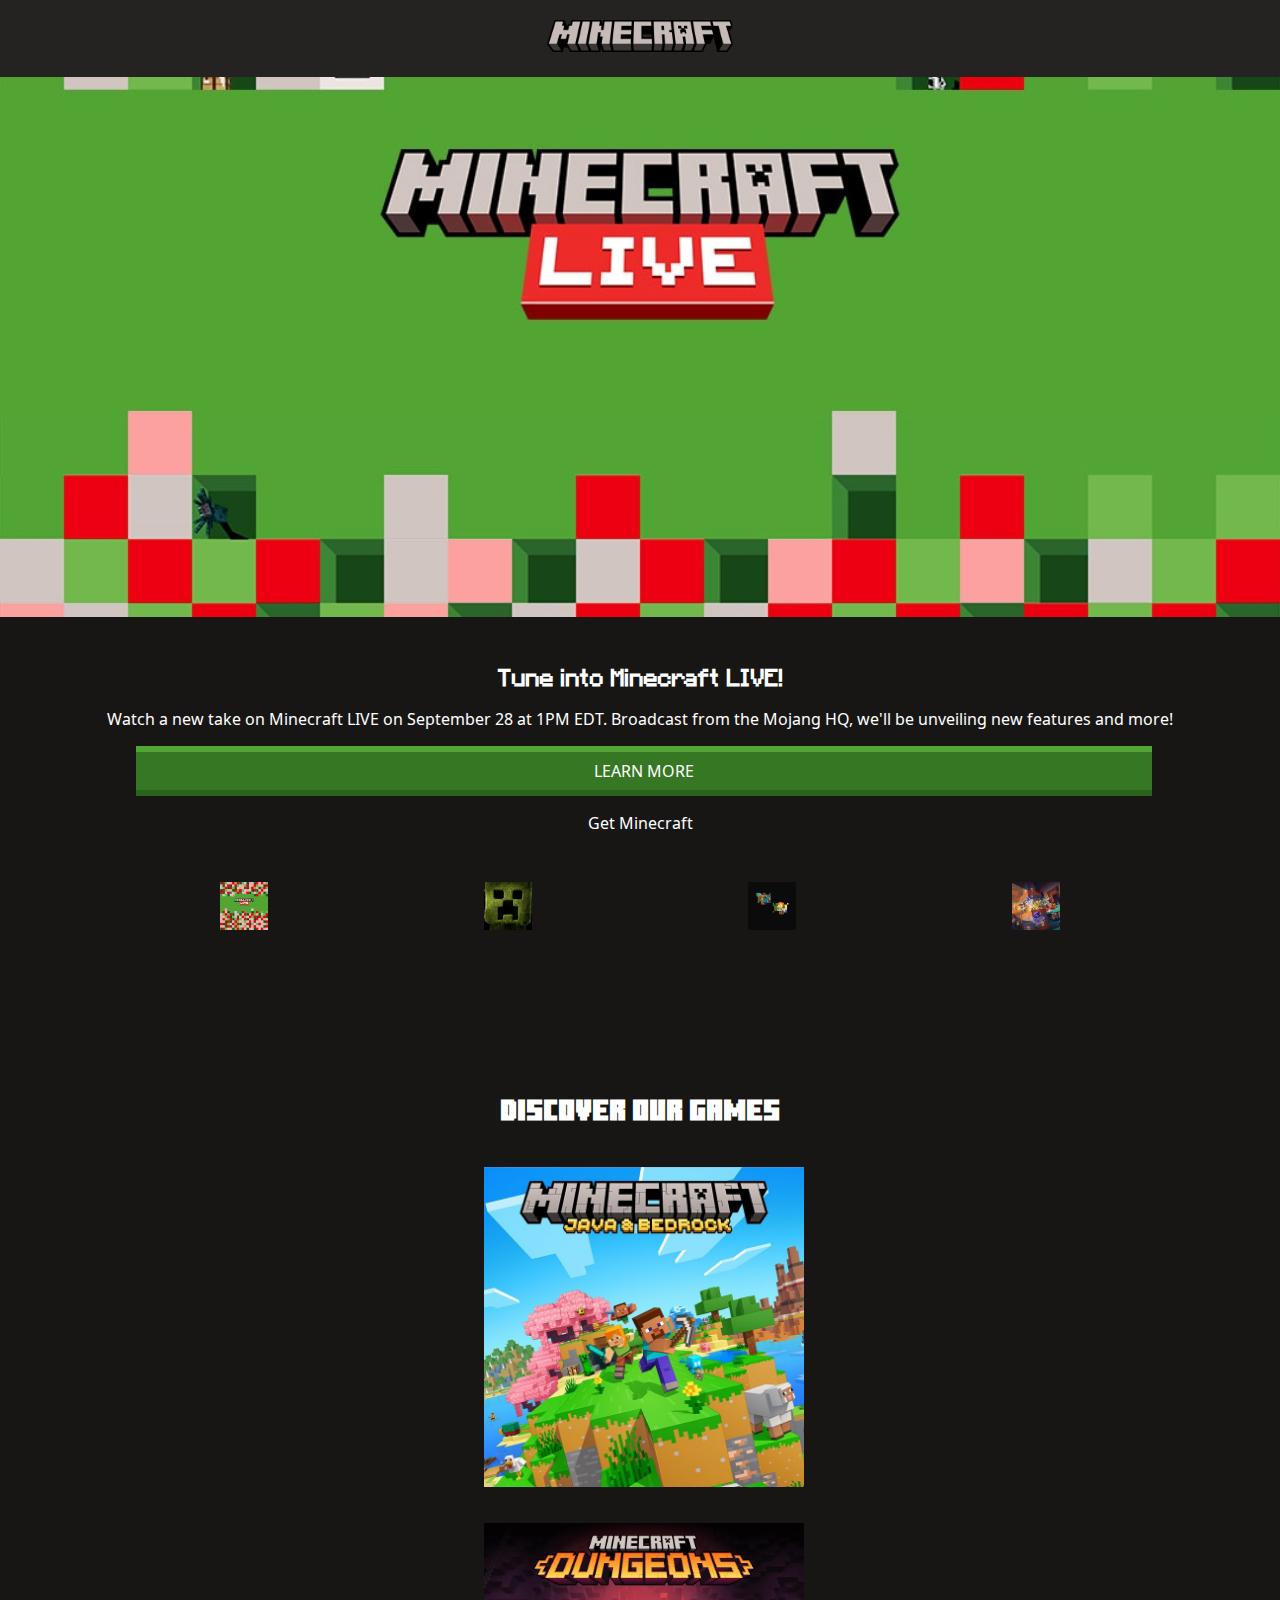
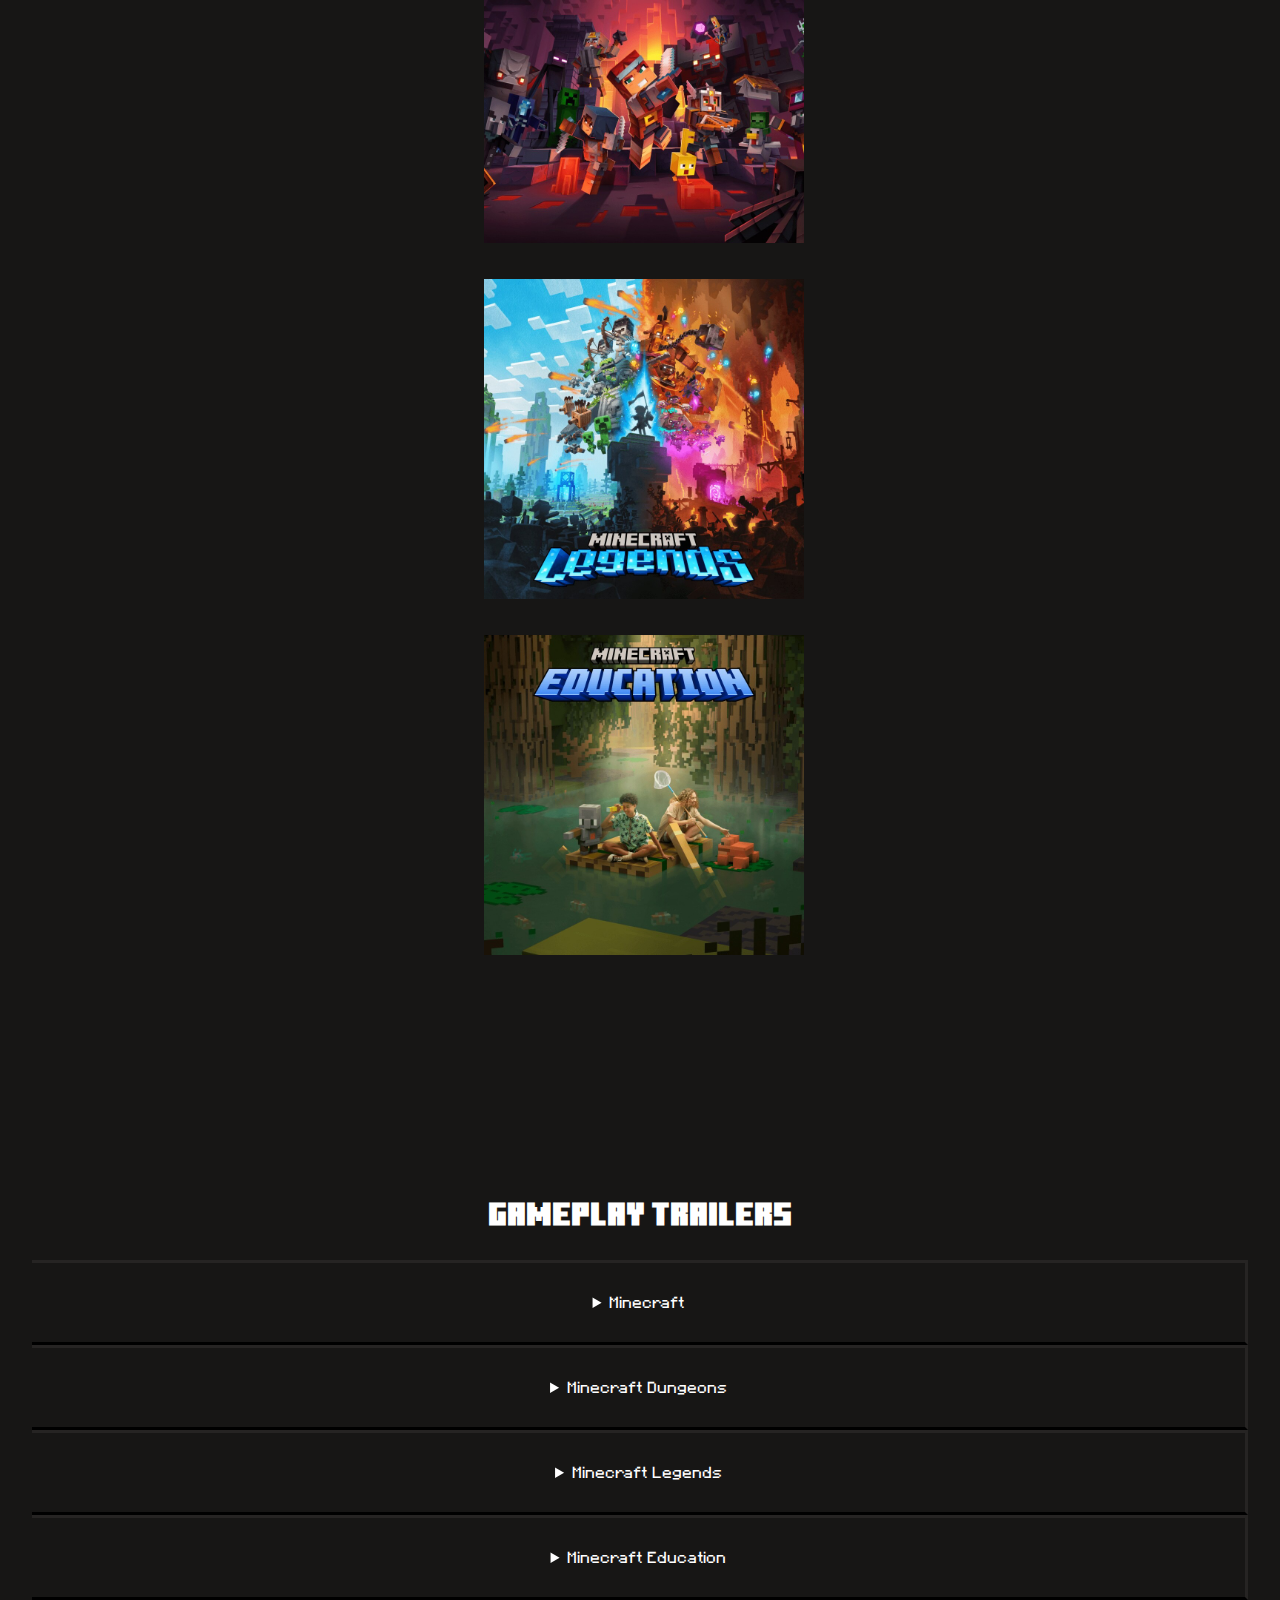
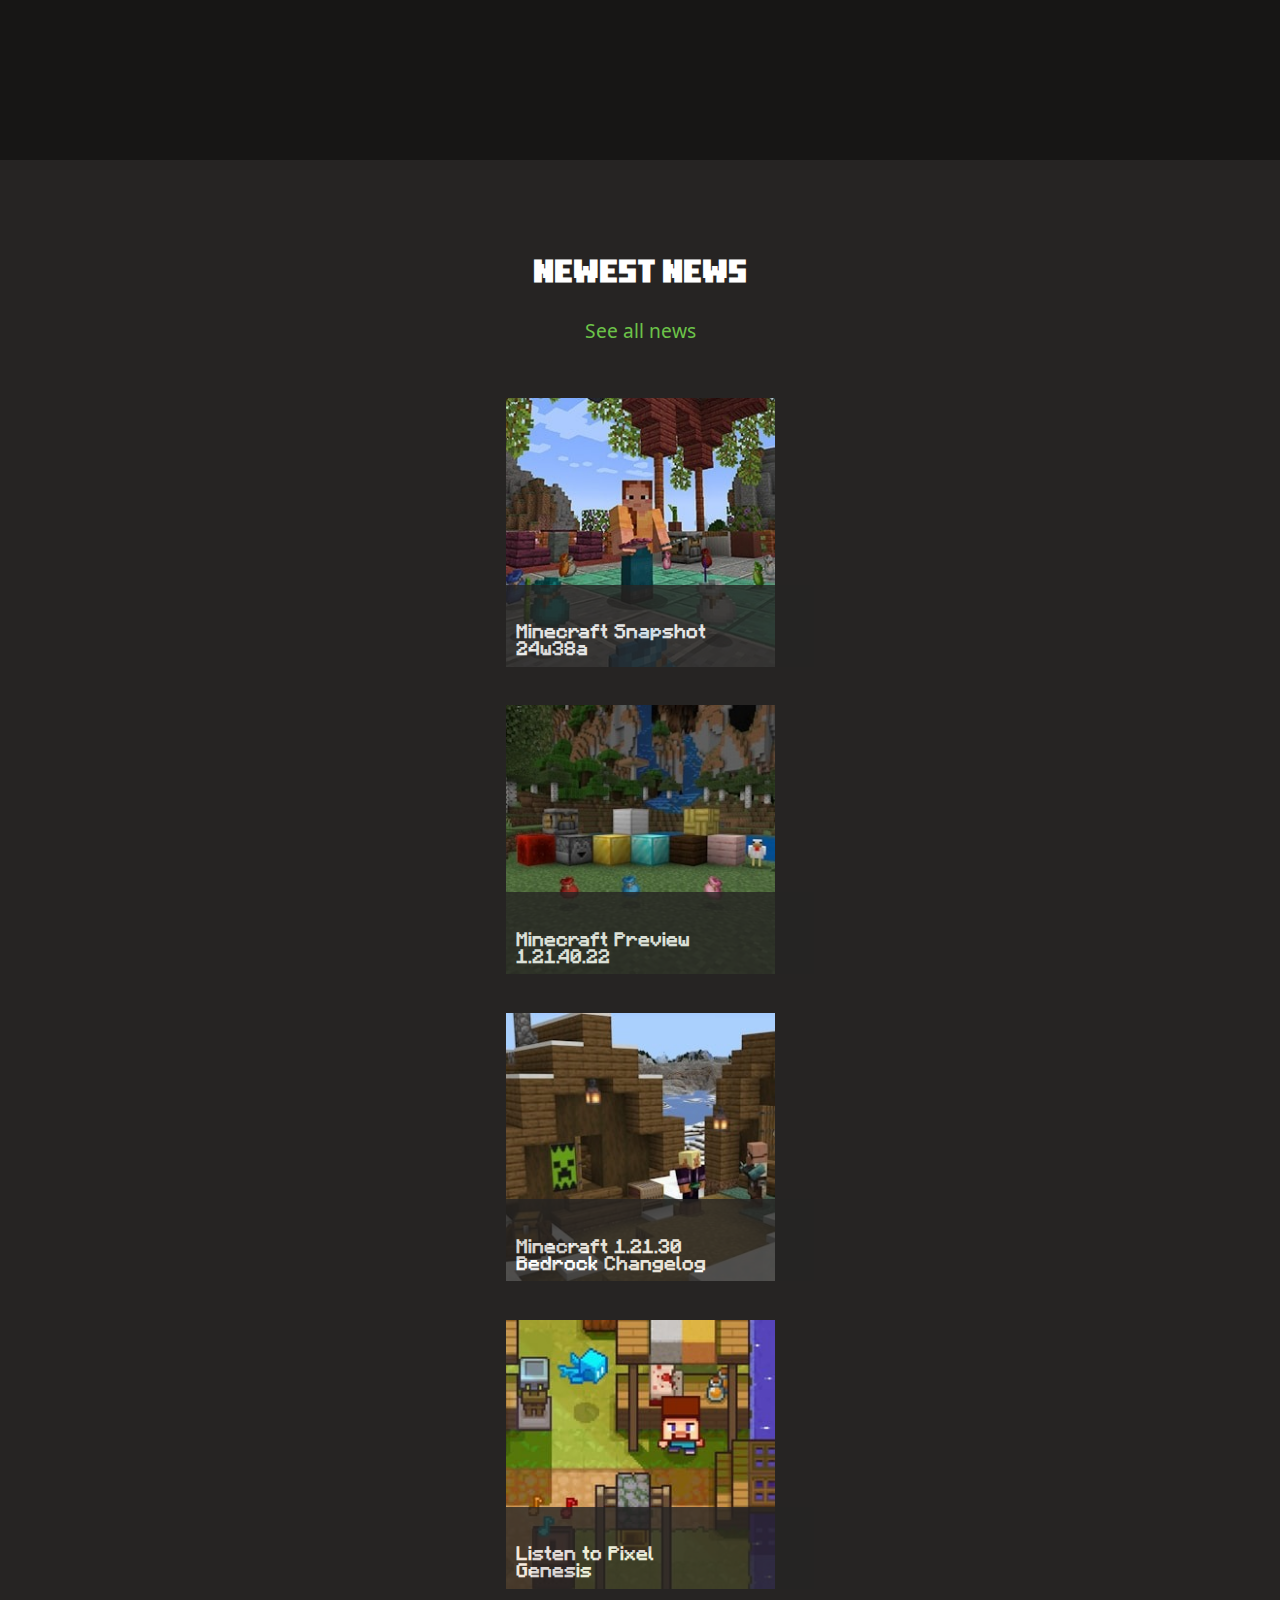
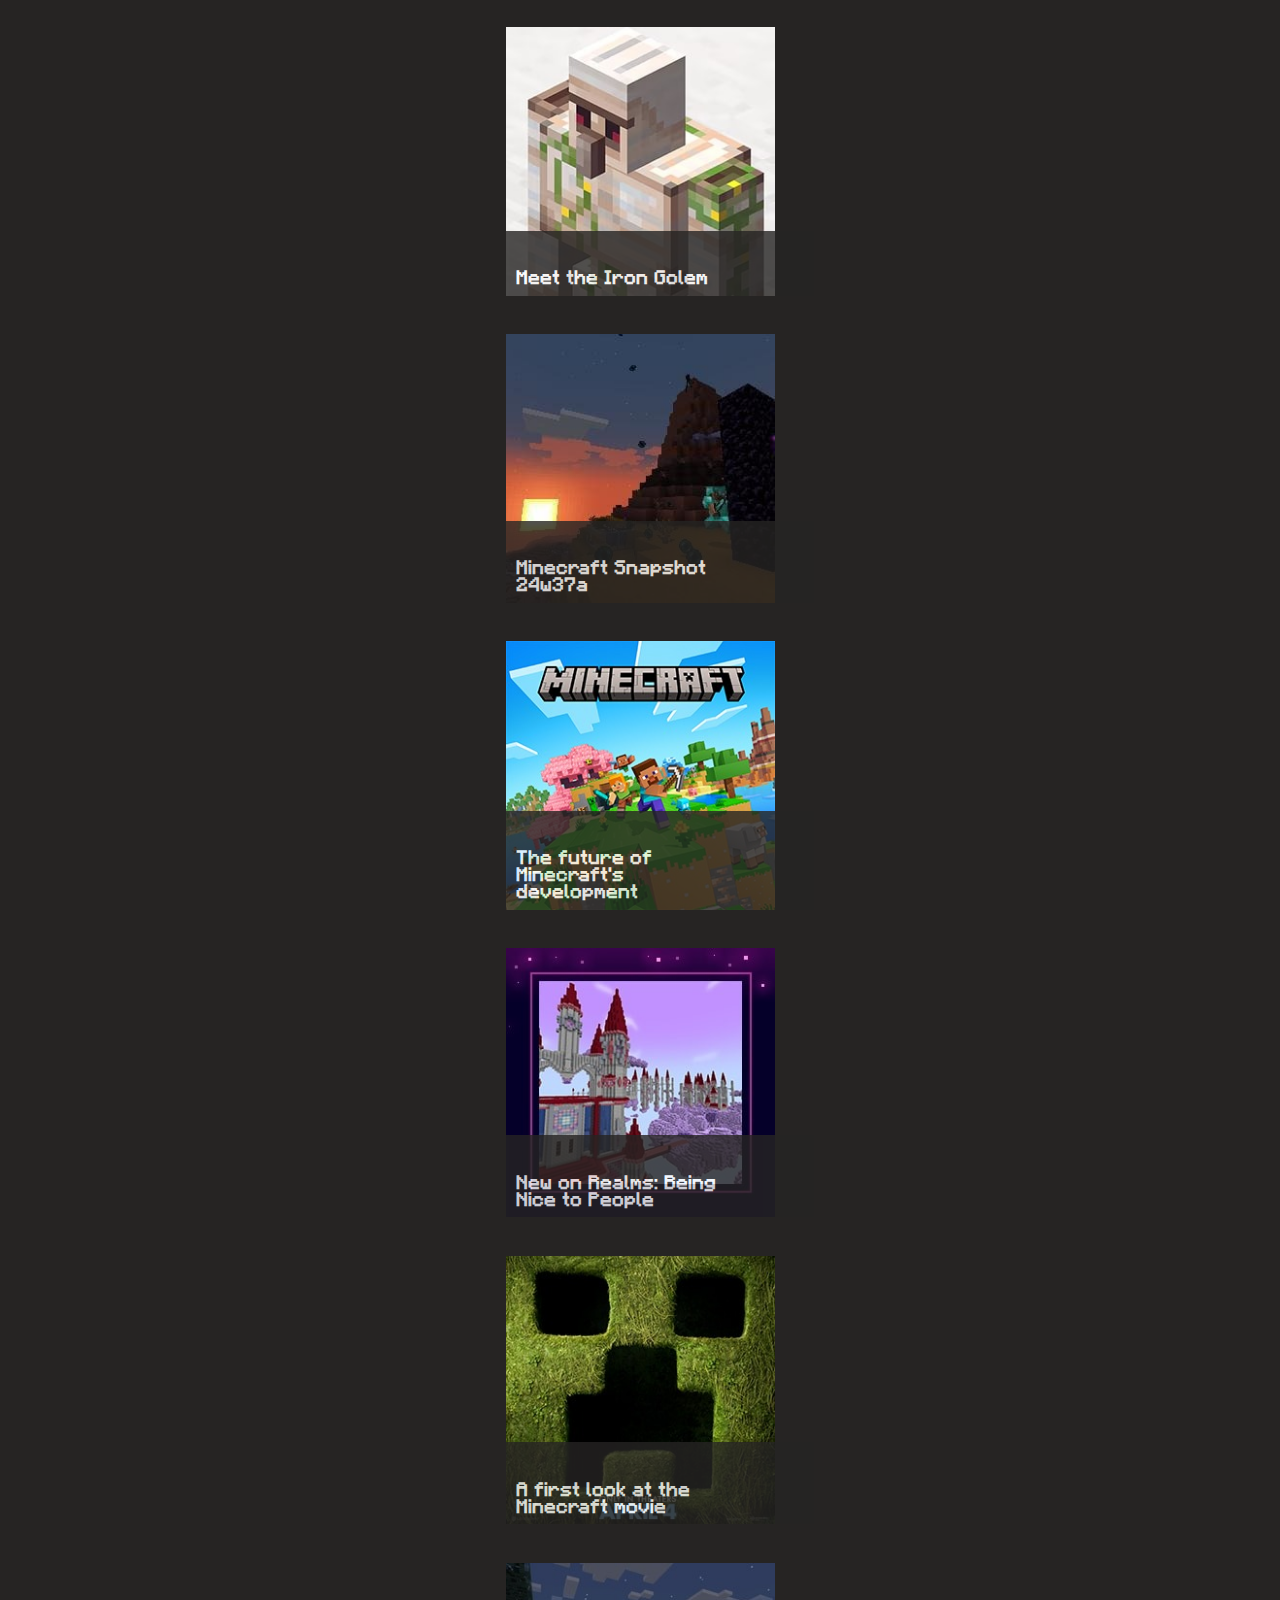
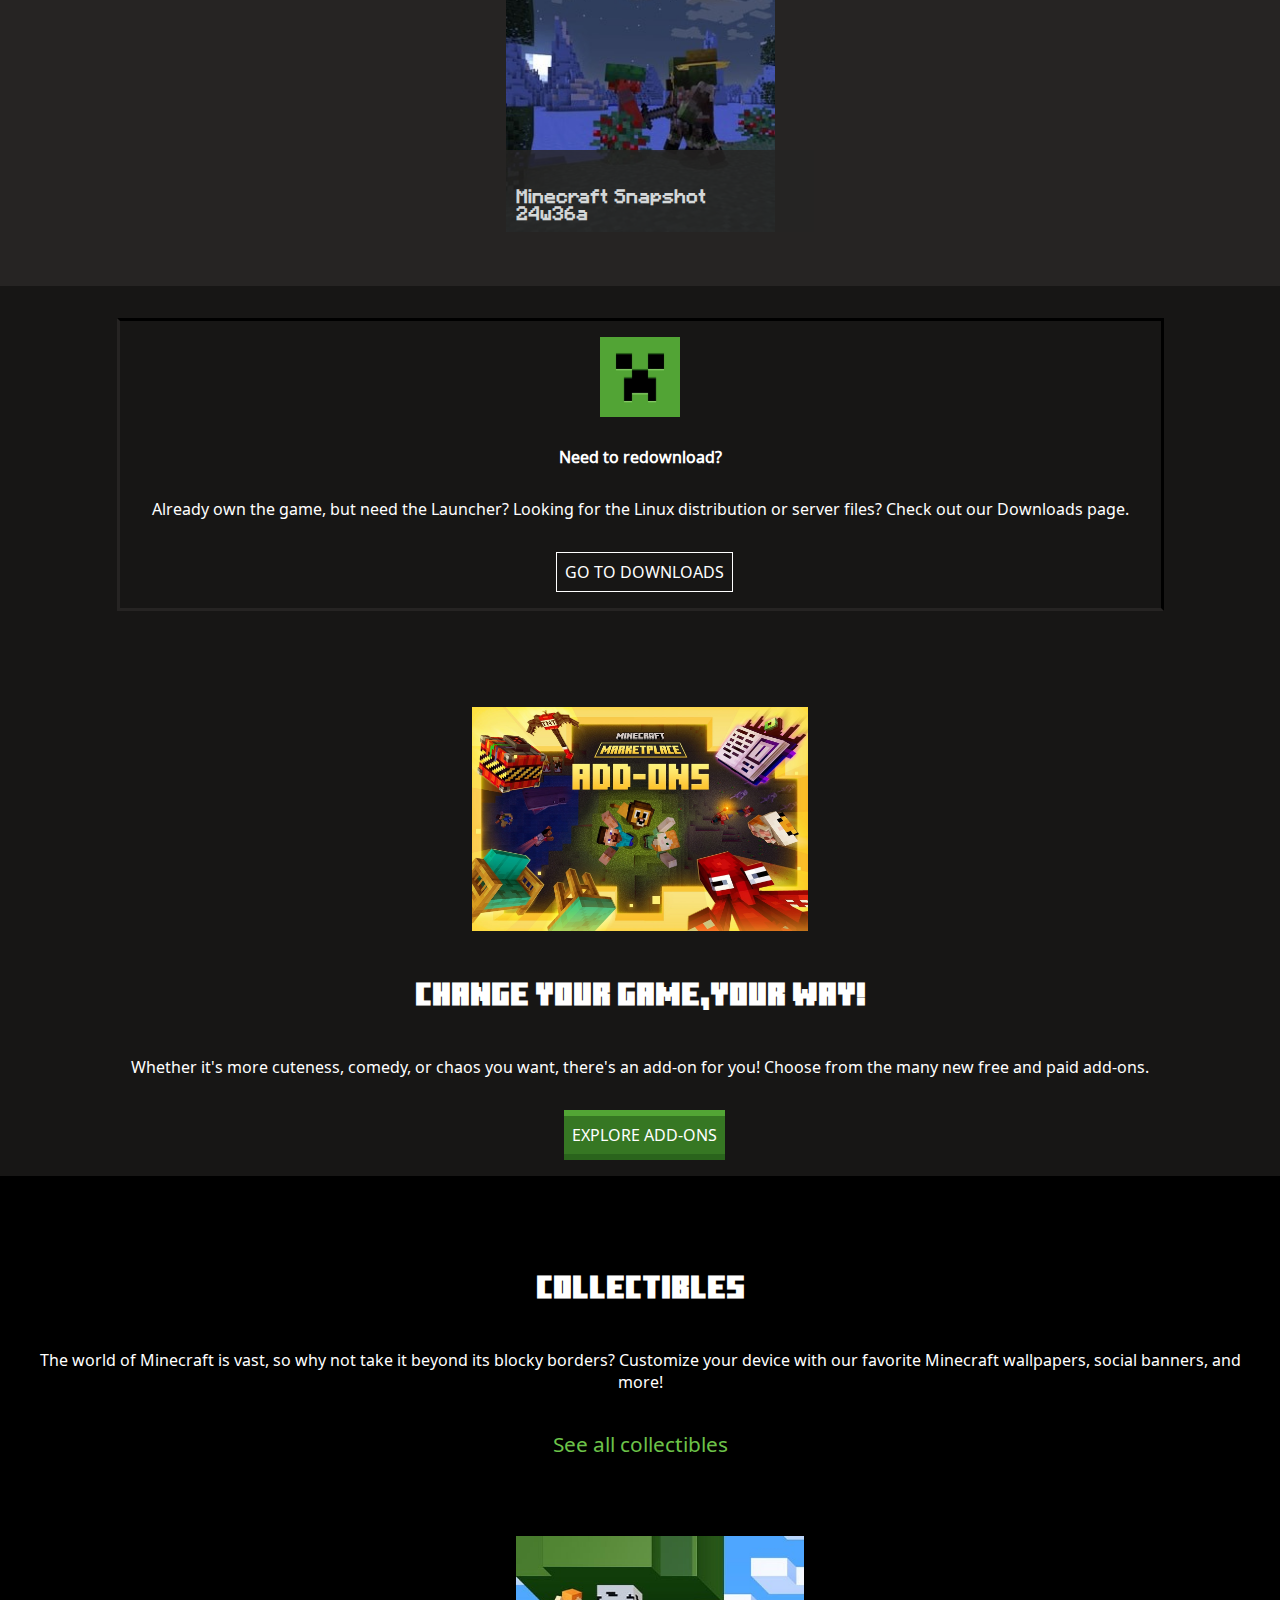
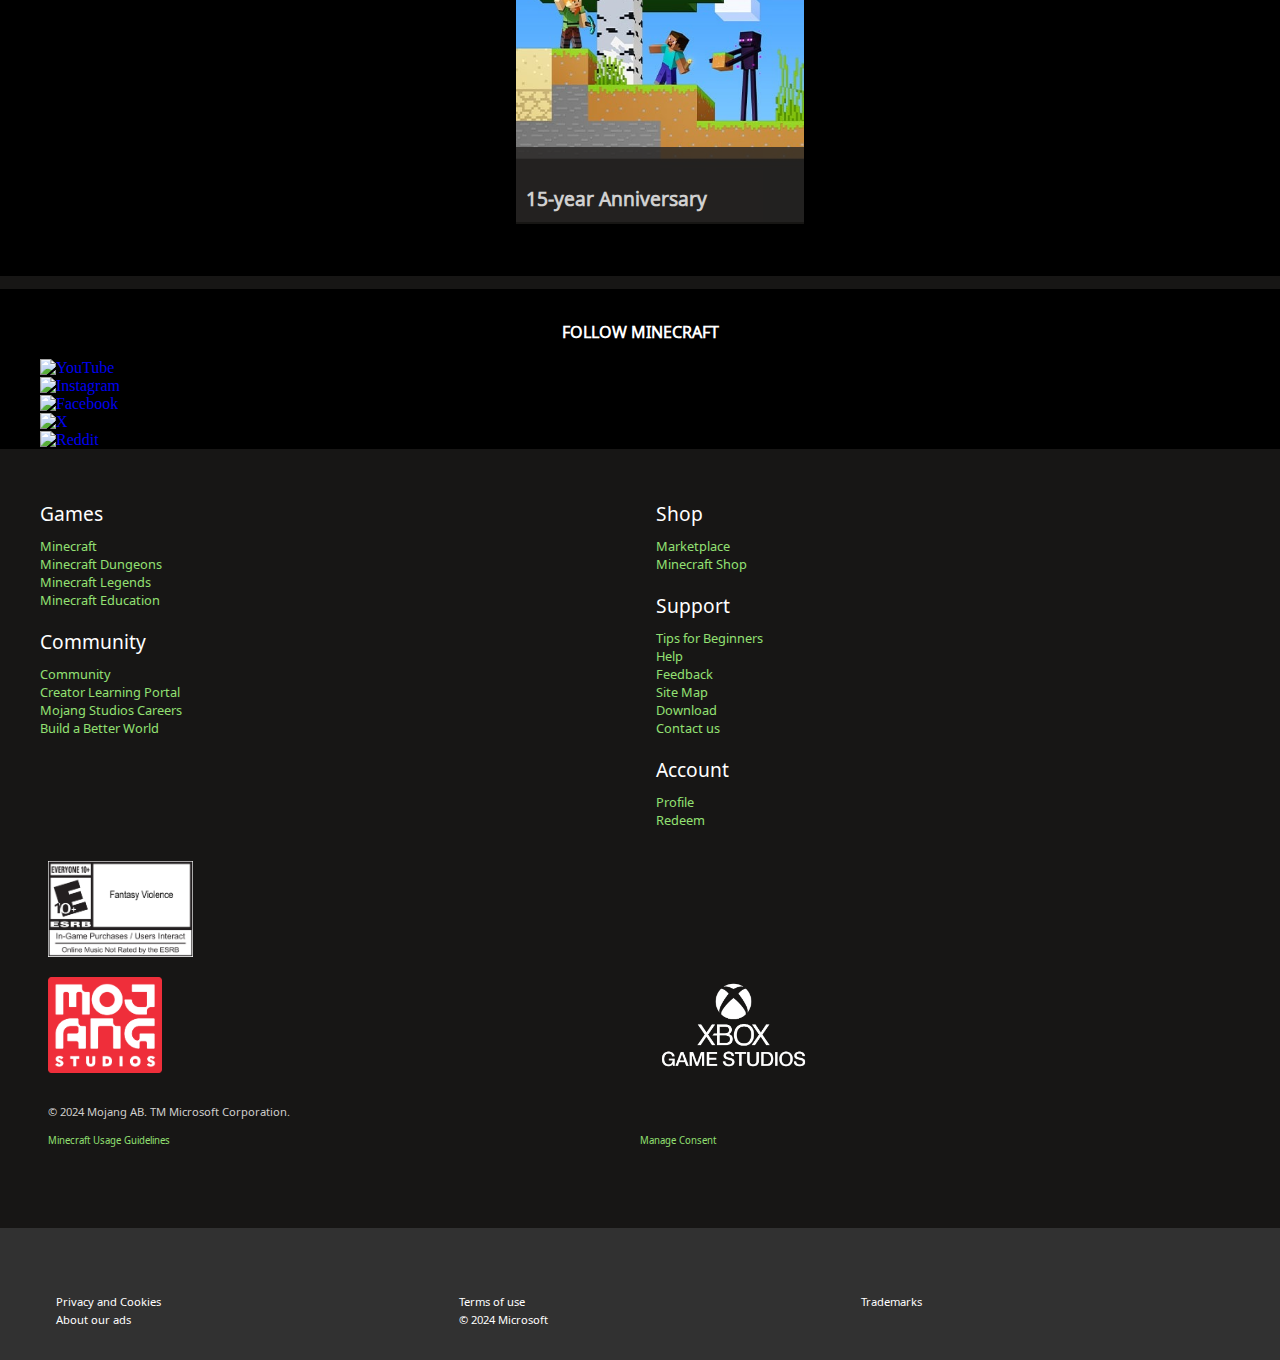
==== index.html @ be76288e "Ik ben moe" ====
<!DOCTYPE html>
<html lang="en">
	
<head>
	<meta charset="UTF-8">
	<meta name="Javier Renfurm" content="Javier">
	<meta name="viewport" content="width=device-width, initial-scale=1">
	<title>FED eindopdracht</title>
	<link href="styling/style.css" rel="stylesheet">
	<link rel="icon" type="image/svg+xml" href="images/favicon.svg">
</head>

<body id="page1">
	<header>
		<nav>
			<a href="index.html"><img src="images/minecraft-logo.png" alt="Minecraft Logo"></a>
		</nav>
	</header>

	<main>
		<!-- Originele website heeft geen h1 -->
		<h1 class="visually-hidden">Minecraft Homepage</h1>
		<!-- Section 1 -->
		<section>
			<article>
				<h2>Tune into Minecraft LIVE!</h2>
				<p>Watch a new take on Minecraft LIVE on September 28 at 1PM EDT. 
					Broadcast from the Mojang HQ, we'll be unveiling new features and more!</p>
				<ul>	
					<li>
						<p>LEARN MORE</p>
					</li>
				</ul>
				<a href="#">Get Minecraft</a>
				<ul>
					<li><a href="#"><img src="images/minecraft-live.jpg" alt="Minecraft LIVE Banner"></a></li>
					<li><a href="#"><img src="images/creeper-face.jpg" alt="Image of a creeper"></a></li>
					<li><a href="#"><img src="images/tips-for-beginners.jpg" alt="Image of Alex and Steve"></a></li>
					<li><a href="#"><img src="images/tricky-trials.jpg" alt="Image"></a></li>
				</ul>
			</article>
		</section>
		<!-- Section 2 -->
		<section>
			<h2>DISCOVER OUR GAMES</h2>
			<ul>
				<li><a href="about.html"><img src="images/minecraft.jpg" alt="Minecraft page"></a></li>
				<li><a href="#"><img src="images/minecraft-dungeons.jpg" alt="Minecraft Dungeons page"></a></li>
				<li><a href="#"><img src="images/minecraft-legends.jpg" alt="Minecraft Legends page"></a></li>
				<li><a href="#"><img src="images/minecraft-education.jpg" alt="Minecraft Education page"></a></li>
			</ul>
		</section>
		<!-- Section 3 -->
		<section>
			<h2>GAMEPLAY TRAILERS</h2>
			<details>
				<summary>Minecraft</summary>
				<iframe src="https://www.youtube.com/embed/0Cbw1b2mkGk?si=UixEane0-RSa_OYA" title="YouTube video player" allow="accelerometer; autoplay; clipboard-write; encrypted-media; gyroscope; picture-in-picture; web-share" referrerpolicy="strict-origin-when-cross-origin" allowfullscreen></iframe>
				<p>Explore your own unique worlds, survive the night, and create anything you can imagine!
					Watch the sample video of Minecraft gameplay above, or select "watch the trailer" to see the full video on YouTube.</p>
				<ul>	
					<li>
						<p>LEARN MORE</p>
					</li>
				</ul>
			</details>
			<details>
				<summary>Minecraft Dungeons</summary>
				<iframe src="https://www.youtube.com/embed/CoZ2V7XsSYk?si=OHa6_iCApofCnQj3" title="YouTube video player" allow="accelerometer; autoplay; clipboard-write; encrypted-media; gyroscope; picture-in-picture; web-share" referrerpolicy="strict-origin-when-cross-origin" allowfullscreen></iframe>
				<p>Discover an action-adventure game inspired by classic dungeon crawlers
					Watch the sample video of Minecraft Dungeons gameplay above, 
					or select "watch the trailer" to see the full video on YouTube.</p>
				<ul>	
					<li>
						<p>LEARN MORE</p>
					</li>
				</ul>
			</details>
			<details>
				<summary>Minecraft Legends</summary>
				<iframe src="https://www.youtube.com/embed/VXC9NPueCd4?si=IzUFhk79B_WY15FX" title="YouTube video player" allow="accelerometer; autoplay; clipboard-write; encrypted-media; gyroscope; picture-in-picture; web-share" referrerpolicy="strict-origin-when-cross-origin" allowfullscreen></iframe>
				<p>Lead your allies in heroic battles in the action-strategy game Minecraft Legends.
					Watch the sample video of Minecraft Legends gameplay above, 
					or select "watch the trailer" to see the full video on YouTube.</p>
				<ul>	
					<li>
						<p>LEARN MORE</p>
					</li>
				</ul>
			</details>
			<details>
				<summary>Minecraft Education</summary>
				<iframe src="https://www.youtube.com/embed/VIvW0ErtIgA?si=QidywspBRCe_7051" title="YouTube video player" allow="accelerometer; autoplay; clipboard-write; encrypted-media; gyroscope; picture-in-picture; web-share" referrerpolicy="strict-origin-when-cross-origin" allowfullscreen></iframe>
				<p>A game-based learning platform supporting thousands of educators in over 100 countries.
					Watch the sample video of Minecraft Education gameplay above, 
					or select "watch the trailer" to see the full video on YouTube.</p>
				<ul>	
					<li>
						<p>LEARN MORE</p>
					</li>
				</ul>
			</details>
		</section>
		<!-- Section 4 -->
		<section>
			<h2>NEWEST NEWS</h2>
			<a href="#">See all news</a>
			<ul>
				<li id="vollebreedte">
					<h2>Minecraft Snapshot 24w38a</h2>
					<a href="#"><img src="images/24w38a.jpg" alt="Minecraft Snapshot 24w38a"></a>
				</li>
				<li id="vollebreedte">
					<h2>Minecraft Preview 1.21.40.22</h2>
					<a href="#"><img src="images/minecraft-preview-1.21.40.22.jpg" alt="Minecraft Preview 1.21.40.22"></a>
				</li>
				<li id="vollebreedte">
					<h2>Minecraft 1.21.30 Bedrock Changelog</h2>
					<a href="#"><img src="images/minecraft-1.21.30-bedrock-changelog.jpg" alt="Minecraft 1.21.30 Bedrock Changelog"></a>
				</li>
				<li id="vollebreedte">
					<h2>Listen to Pixel Genesis</h2>
					<a href="#"><img src="images/listen-to-pixel-genesis.jpg" alt="Listen to Pixel Genesis"></a>
				</li>
				<li id="vollebreedte">
					<h2>Meet the Iron Golem</h2>
					<a href="#"><img src="images/meet-the-iron-golem.jpg" alt="Meet the Iron Golem"></a>
				</li>
				<li id="vollebreedte">
					<h2>Minecraft Snapshot 24w37a</h2>
					<a href="#"><img src="images/24w37a.jpg" alt="Minecraft Snapshot 24w37a"></a>
				</li>
				<li id="vollebreedte">
					<h2>The future of Minecraft's development</h2>
					<a href="#"><img src="images/the-future-of-minecrafts-development.jpg" alt="The future of Minecraft's development"></a>
				</li>
				<li id="vollebreedte">
					<h2>New on Realms: Being Nice to People</h2>
					<a href="#"><img src="images/new-on-realms-being-nice-to-people.jpg" alt="New on Realms: Being Nice to People"></a>
				</li>
				<li id="vollebreedte">
					<h2>A first look at the Minecraft movie</h2>
					<a href="#"><img src="images/a-first-look-at-the-minecraft-movie.jpg" alt="A first look at the Minecraft movie"></a>
				</li>
				<li id="vollebreedte">
					<h2>Minecraft Snapshot 24w36a</h2>
					<a href="#"><img src="images/24w36a.jpg" alt="Minecraft Snapshot 24w36a"></a>
				</li>
			</ul>
		</section>
		<!-- Section 5 -->
		<section>
			<article>
				<img src="images/launcher-creeper.jpg" alt="Creeper face">
				<h2>Need to redownload?</h2>
				<p>Already own the game, but need the Launcher? Looking for the Linux distribution or server files? Check out our Downloads page.</p>
				<ul>	
					<li>
						<p>GO TO DOWNLOADS</p>
					</li>
				</ul>
			</article>
		</section>
		<!-- Section 6 -->
		<section>
			<img src="images/minecraft-marketplace-add-ons.jpg" alt="Minecraft Marketplace Add-ons">
			<h2>CHANGE YOUR GAME,YOUR WAY!</h2>
			<P>Whether it's more cuteness, comedy, or chaos you want, there's an add-on for you! Choose from the many new free and paid add-ons.</P>
			<ul>	
				<li>
					<p>EXPLORE ADD-ONS</p>
				</li>
			</ul>
		</section>
		<!-- Section 7 -->
		<section>
			<h2>COLLECTIBLES</h2>
			<p>The world of Minecraft is vast, so why not take it beyond its blocky borders? 
				Customize your device with our favorite Minecraft wallpapers, social banners, and more!</p>
			<a href="#">See all collectibles</a>
			<ul>
				<li id="vollebreedte">
					<h2>15-year Anniversary</h2>
					<img src="images/15-year-anniversary.jpg" alt="15-year Anniversary">
				</li>
			</ul>	
		</section>
		<!-- Section 8 -->
		<section>
			<h2>FOLLOW MINECRAFT</h2>
			<ul>
				<li><a href="#"><img src="images/" alt="YouTube"></a></li>
				<li><a href="#"><img src="images/" alt="Instagram"></a></li>	
				<li><a href="#"><img src="images/" alt="Facebook"></a></li>
				<li><a href="#"><img src="images/" alt="X"></a></li>
				<li><a href="#"><img src="images/" alt="Reddit"></a></li>
			</ul>
		</section>
	</main>

	<footer>
		<!-- Section 1 -->
		<section>
			<ul>
				<li><p>Games</p></li>
				<li><a href="about.html">Minecraft</a></li>
				<li><a href="#">Minecraft Dungeons</a></li>
				<li><a href="#">Minecraft Legends</a></li>
				<li><a href="#">Minecraft Education</a></li>
				<li><p>Community</p></li>
				<li><a href="#">Community</a></li>
				<li><a href="#">Creator Learning Portal</a></li>
				<li><a href="#">Mojang Studios Careers</a></li>
				<li><a href="#">Build a Better World</a></li>
			</ul>
			<ul>
				<li><p>Shop</p></li>
				<li><a href="#">Marketplace</a></li>
				<li><a href="#">Minecraft Shop</a></li>
				<li><p>Support</p></li>
				<li><a href="#">Tips for Beginners</a></li>
				<li><a href="#">Help</a></li>
				<li><a href="#">Feedback</a></li>
				<li><a href="#">Site Map</a></li>
				<li><a href="#">Download</a></li>
				<li><a href="#">Contact us</a></li>
				<li><p>Account</p></li>
				<li><a href="#">Profile</a></li>
				<li><a href="#">Redeem</a></li>
			</ul>
		</section>
		<!-- Section 2 -->
		<section>
			<ul>
				<li><img src="images/esrb.png" alt="ESRB Rating"></li>
				<li><img src="images/mojang.png" alt="Mojang Logo"></li>
				<li><img src="images/xbox-game-studio.png" alt="Xbox Game Studio Logo"></li>
			</ul>
			<ul>
				<li><p>© 2024 Mojang AB. TM Microsoft Corporation.</p></li>
				<li><a href="#">Minecraft Usage Guidelines</a></li>
				<li><a href="#">Manage Consent</a></li>
			</ul>
		</section>
		<!-- Section 3 -->
		<section>
			<ul>
				<li><a href="#">Privacy and Cookies</a></li>
				<li><a href="#">Terms of use</a></li>	
				<li><a href="#">Trademarks</a></li>
				<li><a href="#">About our ads</a></li>
				<li><a href="#">© 2024 Microsoft</a></li>
			</ul>
		</section>
	</footer>

	<script defer src="scripts/script.js"></script>
</body>
	
</html>
---- styling/style.css ----
/**************/
/* CSS REMEDY */
/**************/
*, *::after, *::before {
  box-sizing:border-box;  
}

/* Bron: Ivo & Thomas */
.visually-hidden {
	clip: rect(0 0 0 0);
	clip-path: inset(50%);
	height: 1px;
	overflow: hidden;
	position: absolute;
	white-space: nowrap;
	width: 1px;
  }

/*********************/
/* CUSTOM PROPERTIES */
/*********************/
:root {
	/* startje */
	--color-text:#FFFFFF;
	--color-background:#171615;
	--color-background2:#000000;
	--color-header:#262423;
	--color-gameplay:#3D3938;
	--color-primary:#367723;
	--color-bordertop1:#52A535;
	--color-borderbottom1:#2A641C;
	--color-bordertopactive:#51504F;
	--color-textlink:#6cc349;
	--color-footerlink:#93E073;
	--color-footer:#313131;
	--color-copyright:#D1CFCE;
}

@font-face {
	font-family:mc7;
	src: url("../fonts/minecraftseven.woff2")
}

@font-face {
	font-family:mc10;
	src: url("../fonts/minecraftten.woff")
}

@font-face {
	font-family:noto;
	src: url("../fonts/notosans.woff2")
}



/****************/
/* JOUW STYLING */
/****************/

/* jouw code */
#page1 {
	margin:0;
	padding:0;
	background-color:var(--color-background);
}

header {
	min-height:4.8em;
	background-color:var(--color-header);
	display:flex;
	justify-content:center;
	position:sticky;
	align-items:center;
	top:0;
	z-index:10;
	opacity:95%;
	flex-wrap:wrap;
}

header img{
	height:2em;
	width:auto;
}

img{
	height:3em;
	width:auto;
}

ul {
	list-style:none;
	position:relative;
}

a {
	text-decoration:none;
}

/* Bron: Positioneren */
#vollebreedte {
	position:relative;
}

#vollebreedte h2 {
	position:absolute;
	left:0;
	right:0;
	bottom:2em;
	margin:0;
	padding:.5em;
	background-color:var(--color-header);
	color:var(--color-text);
	opacity:80%;
}
/*  */

#page1 main section:nth-of-type(1) {
	background-image:url("../images/minecraft-live.jpg");
	background-position:center;
	background-repeat:no-repeat;
	background-size:cover;
	width:100vw;
	height:60vh;
	display:flex;
	justify-content:center;
	align-items:center;
	flex-direction:column;
}

#page1 main section:nth-of-type(1) article:nth-of-type(1) {
	position:absolute;
	background-color:var(--color-background);
	margin-top:100vh;
	width:90vw;
}

#page1 main section:nth-of-type(1) article:nth-of-type(1) h2 {
	text-align:center;
	color:var(--color-text);
	font-size:1.5em;
	font-family:mc7;
}

#page1 main section:nth-of-type(1) article:nth-of-type(1) p {
	text-align:center;
	color:var(--color-text);
	font-size:1em;
	font-family:noto;
	margin-left:1em;
	margin-right:1em;
}

#page1 main section:nth-of-type(1) article:nth-of-type(1) a {
	color:var(--color-text);
	font-size:1em;
	display:flex;
	justify-content:center;
	font-family:noto;
}

#page1 main section:nth-of-type(1) li:nth-of-type(1) p {
	background-color:var(--color-primary);
	color:var(--color-text);
	padding:.5em;
	margin:0;
	margin-left:2em;
	margin-right:4em;
	font-family:noto;
	border-top:.4em solid var(--color-bordertop1);
	border-bottom:.4em solid var(--color-borderbottom1);
}

#page1 main section:nth-of-type(2) {
	background-color:var(--color-background);
	margin-top:50vh;
	display: flex;
	flex-direction:column;
	justify-content:center;
	align-items:center;
}

#page1 main section:nth-of-type(2) h2 {
	text-align:center;
	color:var(--color-text);
	font-size:1.8em;
	font-family:mc10;
}

#page1 main ul:nth-of-type(2) {
	display:grid;
	grid-template-columns:repeat(4, 1fr);
	margin-top:3em;
	padding-left:3em;
	padding-right:3em;
}

#page1 main section:nth-of-type(2) {
	display:flex;
	justify-content:center;
	align-items:center;
	flex-direction:column;
}

#page1 main section:nth-of-type(2) img {
	height:20em;
	margin-bottom:2em;
	margin-right:2em;
}

#page1 main section:nth-of-type(3) {
	background-color:var(--color-background);
	margin-bottom:10em;
}

#page1 main section:nth-of-type(3) h2 {
	text-align:center;
	color:var(--color-text);
	font-size:2em;
	font-family:mc10;
	padding-top:5em;
}

#page1 main section:nth-of-type(3) details {
	margin-left:2em;
	margin-right:2em;
	border-top:.2em solid var(--color-header);
	border-right:.2em solid var(--color-header);
	border-bottom:.2em solid var(--color-background2);
	display:flex;
	justify-content:center;
	align-items:center;
	flex-direction:column;
	padding:2em;
}

#page1 main section:nth-of-type(3) summary {
	color:var(--color-text);
	font-size:1em;
	font-family:mc7;
	text-align:left;
}

#page1 main section:nth-of-type(3) p {
	color:var(--color-text);
	font-size:1em;
	font-family:noto;
}

#page1 main section:nth-of-type(4) {
	background-color:var(--color-header);
	display:flex;
	justify-content:center;
	align-items:center;
	flex-direction:column;
}

#page1 main section:nth-of-type(4) h2 {
	text-align:center;
	color:var(--color-text);
	font-size:2em;
	font-family:mc10;
	padding-top:2em;
}

#page1 main section:nth-of-type(4) a {
	color:var(--color-textlink);
	font-size:1.2em;
	display:flex;
	justify-content:center;
	font-family:noto;
	padding-bottom:2em;
}

#page1 main section:nth-of-type(4) ul:nth-of-type(1) h2 {
	font-size:1.2em;
	font-family:mc7;
	padding-right:5em;
	text-align:left;
}

#page1 main section:nth-of-type(4) img {
	height:14em;
	margin-right:2em;
}

#page1 main section:nth-of-type(5) {
	display:flex;
	justify-content:center;
	align-items:center;
	flex-direction:column;
}

#page1 main section:nth-of-type(5) article:nth-of-type(1) {
	background-color:var(--color-background);
	display:flex;
	justify-content:center;
	align-items:center;
	flex-direction:column;
	margin:2em;
	border-top:.2em solid var(--color-background2);
	border-right:.2em solid var(--color-background2);
	border-bottom:.2em solid var(--color-header);
	border-left:.2em solid var(--color-header);
	margin-bottom:6em;
}

#page1 main section:nth-of-type(5) article:nth-of-type(1) img {
	margin:1em;
	height:5em;
}

#page1 main section:nth-of-type(5) article:nth-of-type(1) h2 {
	text-align:center;
	color:var(--color-text);
	font-size:1em;
	font-family:noto;
}

#page1 main section:nth-of-type(5) article:nth-of-type(1) p {
	text-align:center;
	color:var(--color-text);
	font-size:1em;
	font-family:noto;
	padding-left:2em;
	padding-right:2em;
}

#page1 main section:nth-of-type(5) li:nth-of-type(1) p {
	background-color:var(--color-background);
	color:var(--color-text);
	padding:.5em;
	margin:0;
	margin-right:2em;
	font-family:noto;
	border:.1em solid var(--color-text);
}

#page1 main section:nth-of-type(6) {
	display:flex;
	justify-content:center;
	align-items:center;
	flex-direction:column;
}

#page1 main section:nth-of-type(6) img {
	height:14em;
	margin-bottom:1em;
}

#page1 main section:nth-of-type(6) h2 {
	text-align:center;
	color:var(--color-text);
	font-size:2em;
	font-family:mc10;
}

#page1 main section:nth-of-type(6) p {
	text-align:center;
	color:var(--color-text);
	font-size:1em;
	font-family:noto;
	margin-left:3em;
	margin-right:3em;
}

#page1 main section:nth-of-type(6) li:nth-of-type(1) p {
	background-color:var(--color-primary);
	color:var(--color-text);
	padding:.5em;
	margin:0;
	margin-left:2em;
	margin-right:4em;
	font-family:noto;
	border-top:.4em solid var(--color-bordertop1);
	border-bottom:.4em solid var(--color-borderbottom1);
}

#page1 main section:nth-of-type(7) {
	background-color:var(--color-background2);
	display:flex;
	justify-content:center;
	align-items:center;
	flex-direction:column;
}

#page1 main section:nth-of-type(7) h2 {
	text-align:center;
	color:var(--color-text);
	font-size:2em;
	font-family:mc10;
	padding-top:2em;
}

#page1 main section:nth-of-type(7) p {
	text-align:center;
	color:var(--color-text);
	font-size:1em;
	font-family:noto;
	margin-left:1em;
	margin-right:1em;
}

#page1 main section:nth-of-type(7) a {
	color:var(--color-textlink);
	font-size:1.3em;
	display:flex;
	justify-content:center;
	font-family:noto;
	margin-top:1em;
	margin-bottom:3em;
}

#page1 main section:nth-of-type(7) ul:nth-of-type(1) h2 {
	font-size:1.2em;
	font-family:noto;
	padding-right:5em;
	text-align:left;
}

#page1 main section:nth-of-type(7) img {
	height:18em;
	margin-bottom:2em;
}

#page1 main section:nth-of-type(8) {
	background-color:var(--color-background2);
}

#page1 main section:nth-of-type(8) h2 {
	text-align:center;
	color:var(--color-text);
	font-size:1em;
	font-family:noto;
	padding-top:2em;
}

#page1 footer section:nth-of-type(1) {
	display:grid;
	grid-template-columns:repeat(2, 1fr);
	grid-template-rows:1fr;
	text-align:left;
	margin-right:3em;
}

#page1 footer section:nth-of-type(1) p {
	color:var(--color-text);
	font-family:noto;
	font-size:1.2em;
	margin-bottom:.5em;
}

#page1 footer section:nth-of-type(1) a {
	color:var(--color-footerlink);
	font-family:noto;
	font-size:.8em;
	margin-bottom:.5em;
}

#page1 footer section:nth-of-type(2) {
	margin-bottom:5em;
}

/* Bron: ChatGPT, Prompt: Hoe krijg ik één plaatje boven en twee naast elkaar beneden? */
#page1 footer section:nth-of-type(2) ul:nth-of-type(1) {
    display:grid;
    grid-template-columns:repeat(2, 1fr);
    grid-template-rows:auto auto;
    grid-gap:1em;
	padding-left:3em;
	padding-right:3em;
}

#page1 footer section:nth-of-type(2) ul:nth-of-type(1) li:nth-child(1) {
    grid-column:span 2;
}

#page1 footer section:nth-of-type(2) ul:nth-of-type(1) li:nth-child(2),
#page1 footer section:nth-of-type(2) ul:nth-of-type(1) li:nth-child(3) {
    
    grid-column:span 1;
}
/* */

#page1 footer section:nth-of-type(2) img {
	height:6em;
}

#page1 footer section:nth-of-type(2) ul:nth-of-type(2) {
    display:grid;
    grid-template-columns:repeat(2, 1fr);
    grid-template-rows:auto auto;
	padding-left:3em;
	padding-right:3em;
}

#page1 footer section:nth-of-type(2) ul:nth-of-type(2) li:nth-child(1) {
    grid-column:span 2;
}

#page1 footer section:nth-of-type(2) ul:nth-of-type(2) li:nth-child(2),
#page1 footer section:nth-of-type(2) ul:nth-of-type(2) li:nth-child(3) {
    
    grid-column:span 1;
}

#page1 footer section:nth-of-type(2) a {
	color:var(--color-footerlink);
	font-family:noto;
	font-size:.6em;
}

#page1 footer section:nth-of-type(2) p {
	color:var(--color-copyright);
	font-family:noto;
	font-size:.7em
}

#page1 footer section:nth-of-type(3) a {
	color:var(--color-text);
	font-family:noto;
	font-size:.7em;
}

#page1 footer section:nth-of-type(3) {
	background-color:var(--color-footer);
	margin:0;
	padding:1em;
}

#page1 footer section:nth-of-type(3) ul:nth-of-type(1) {
	display:grid;
	grid-template-columns:repeat(3, 1fr);
	margin-top:3em;
}
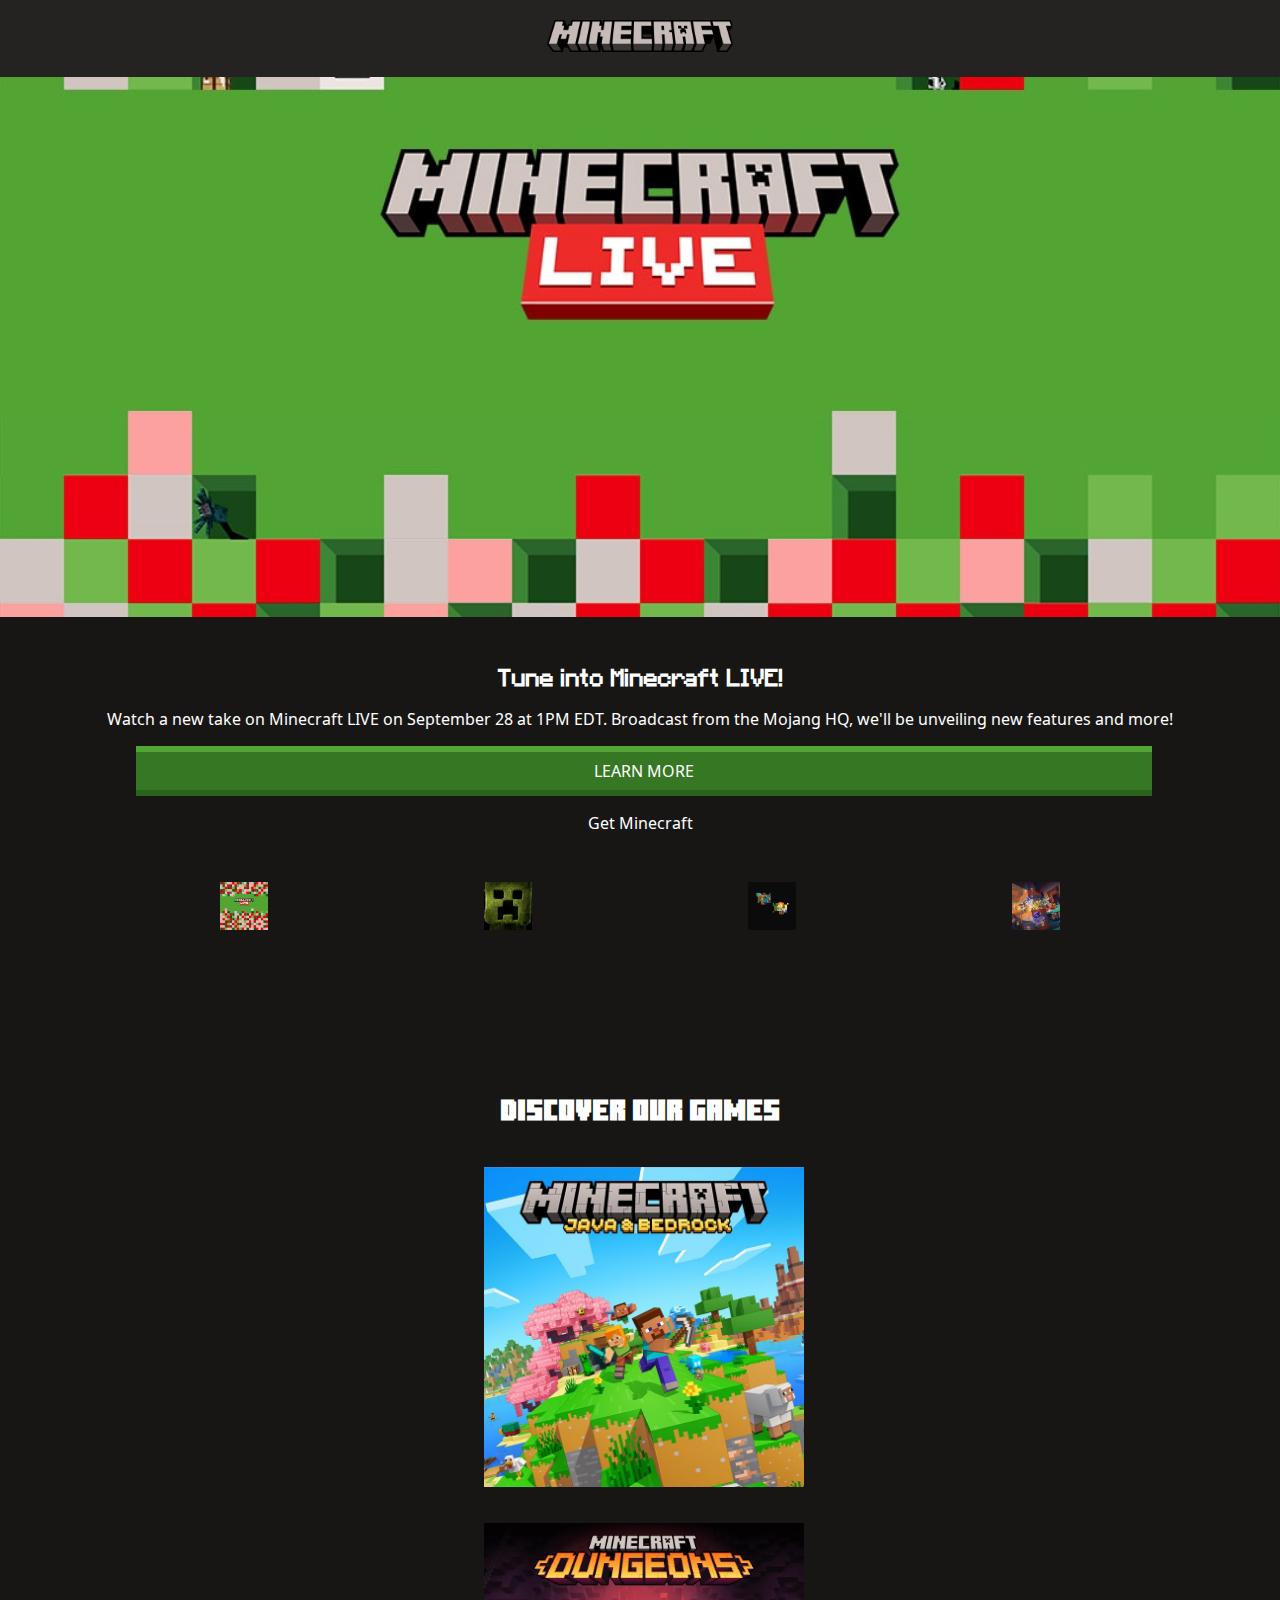
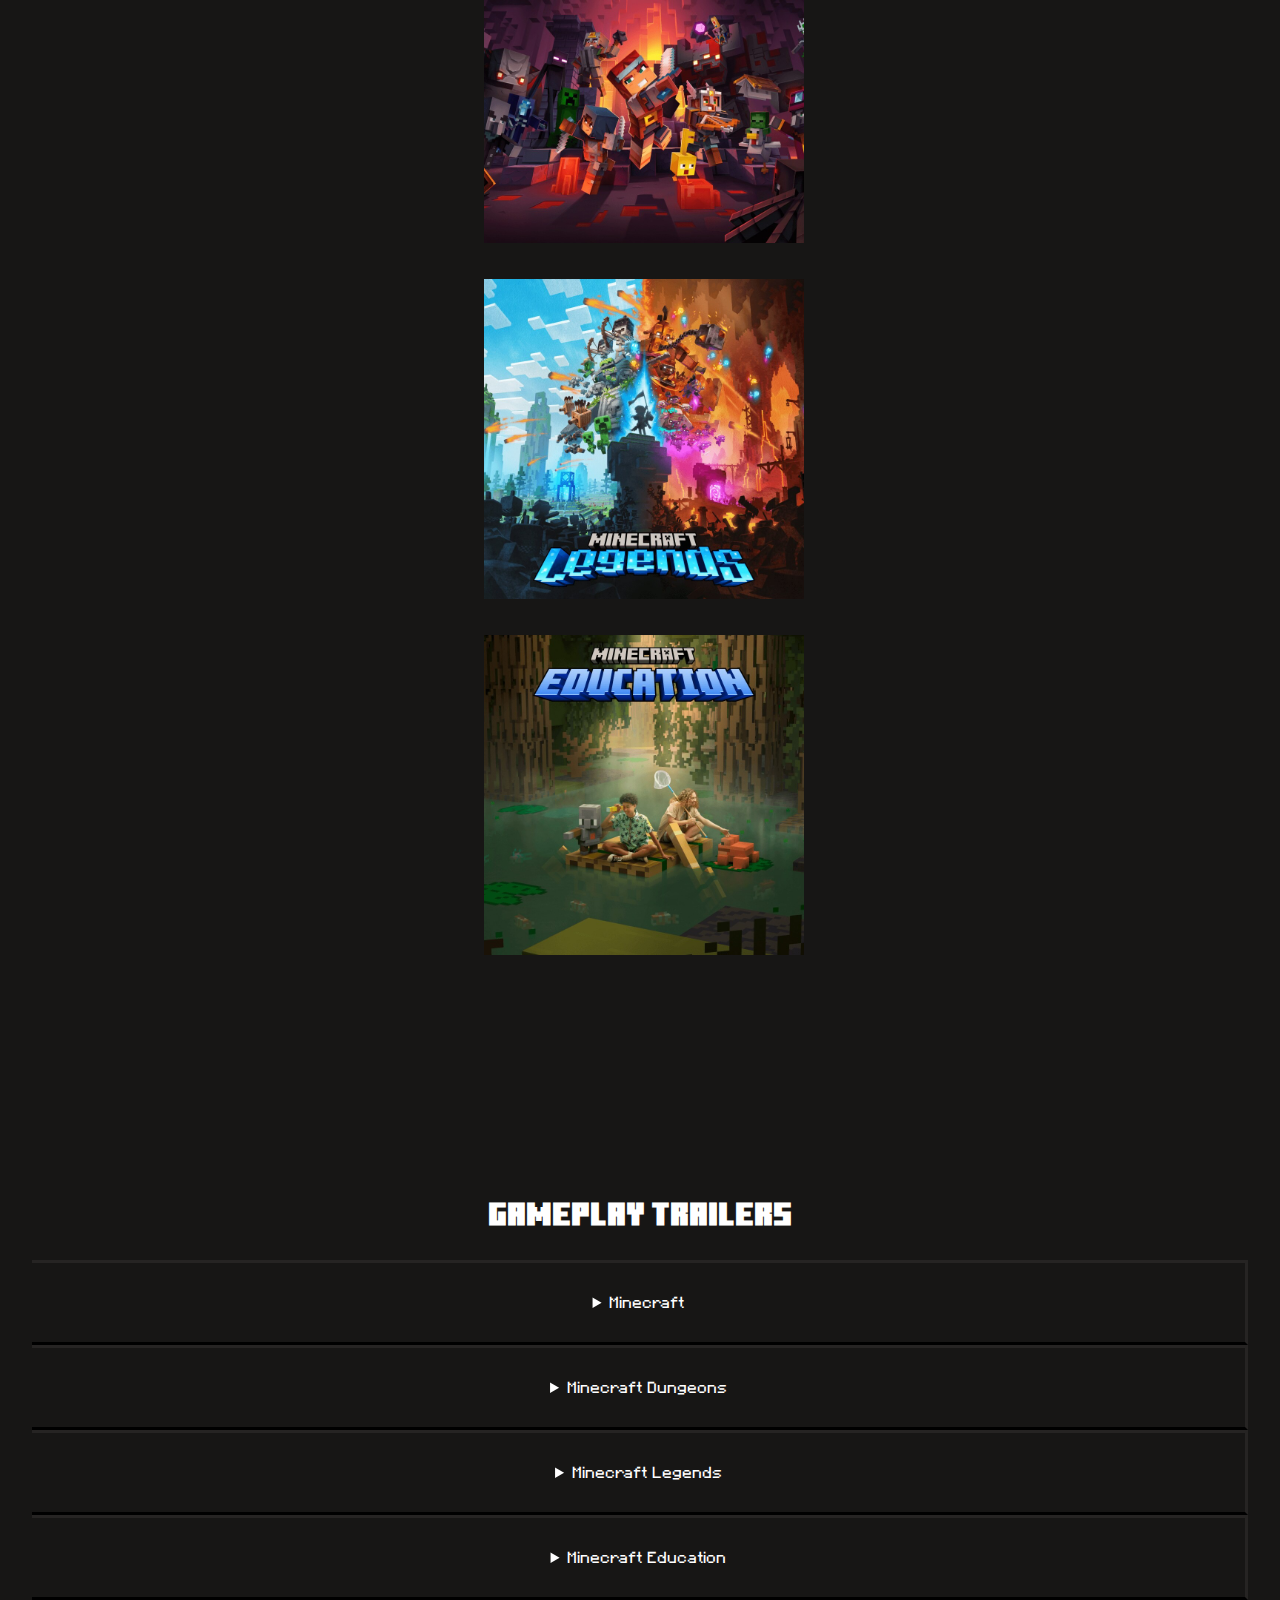
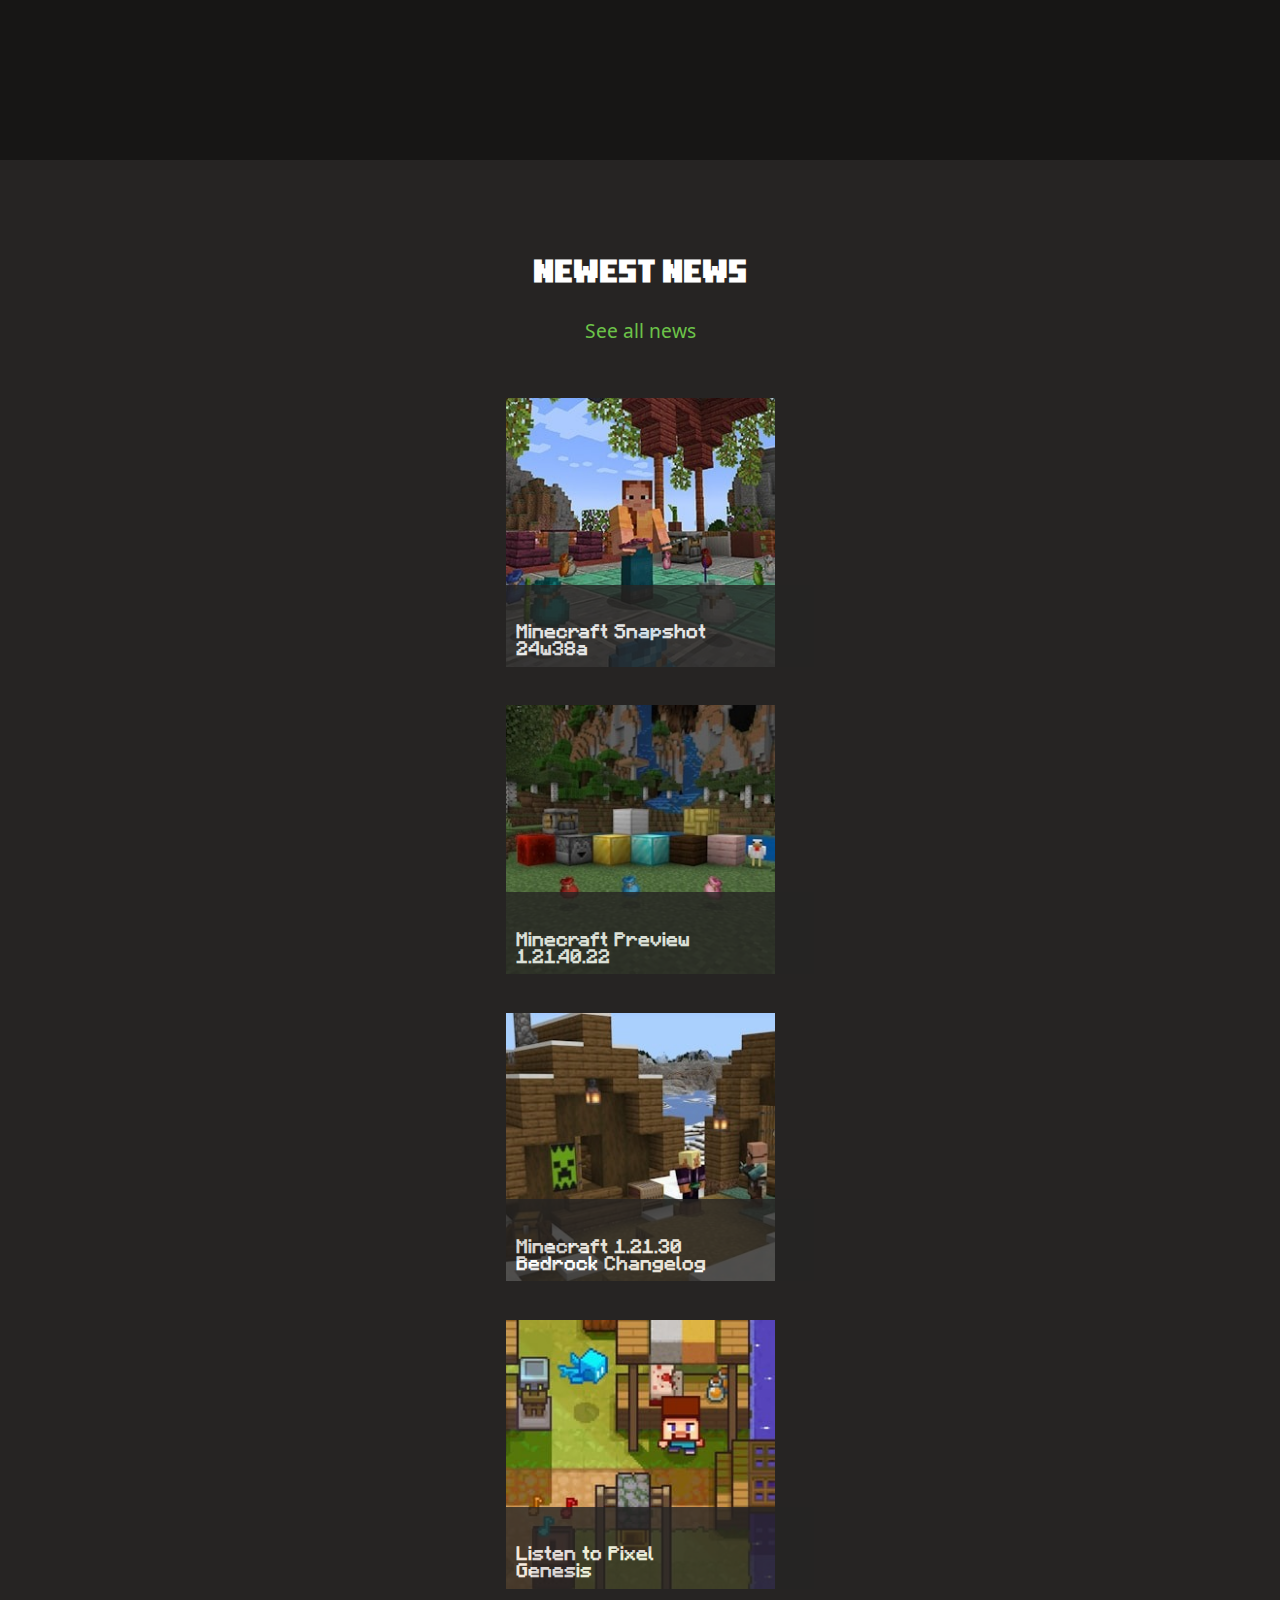
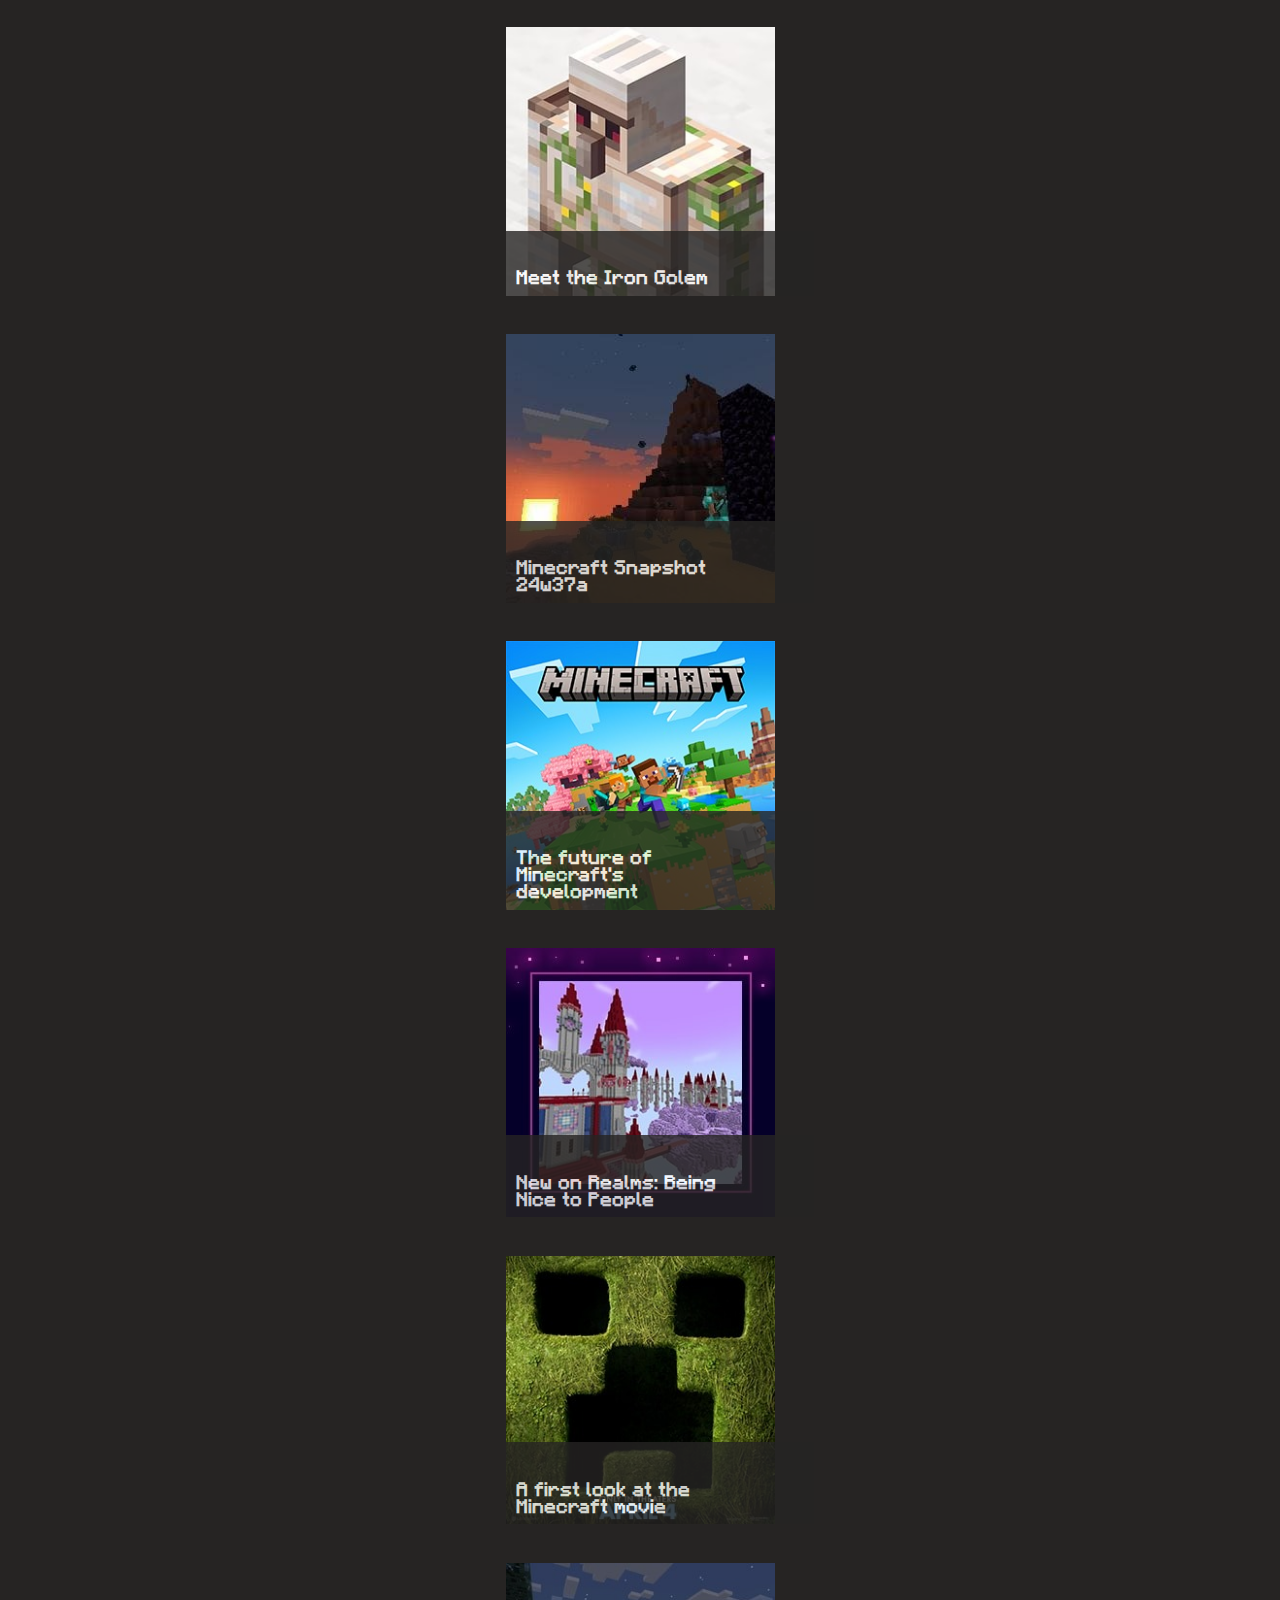
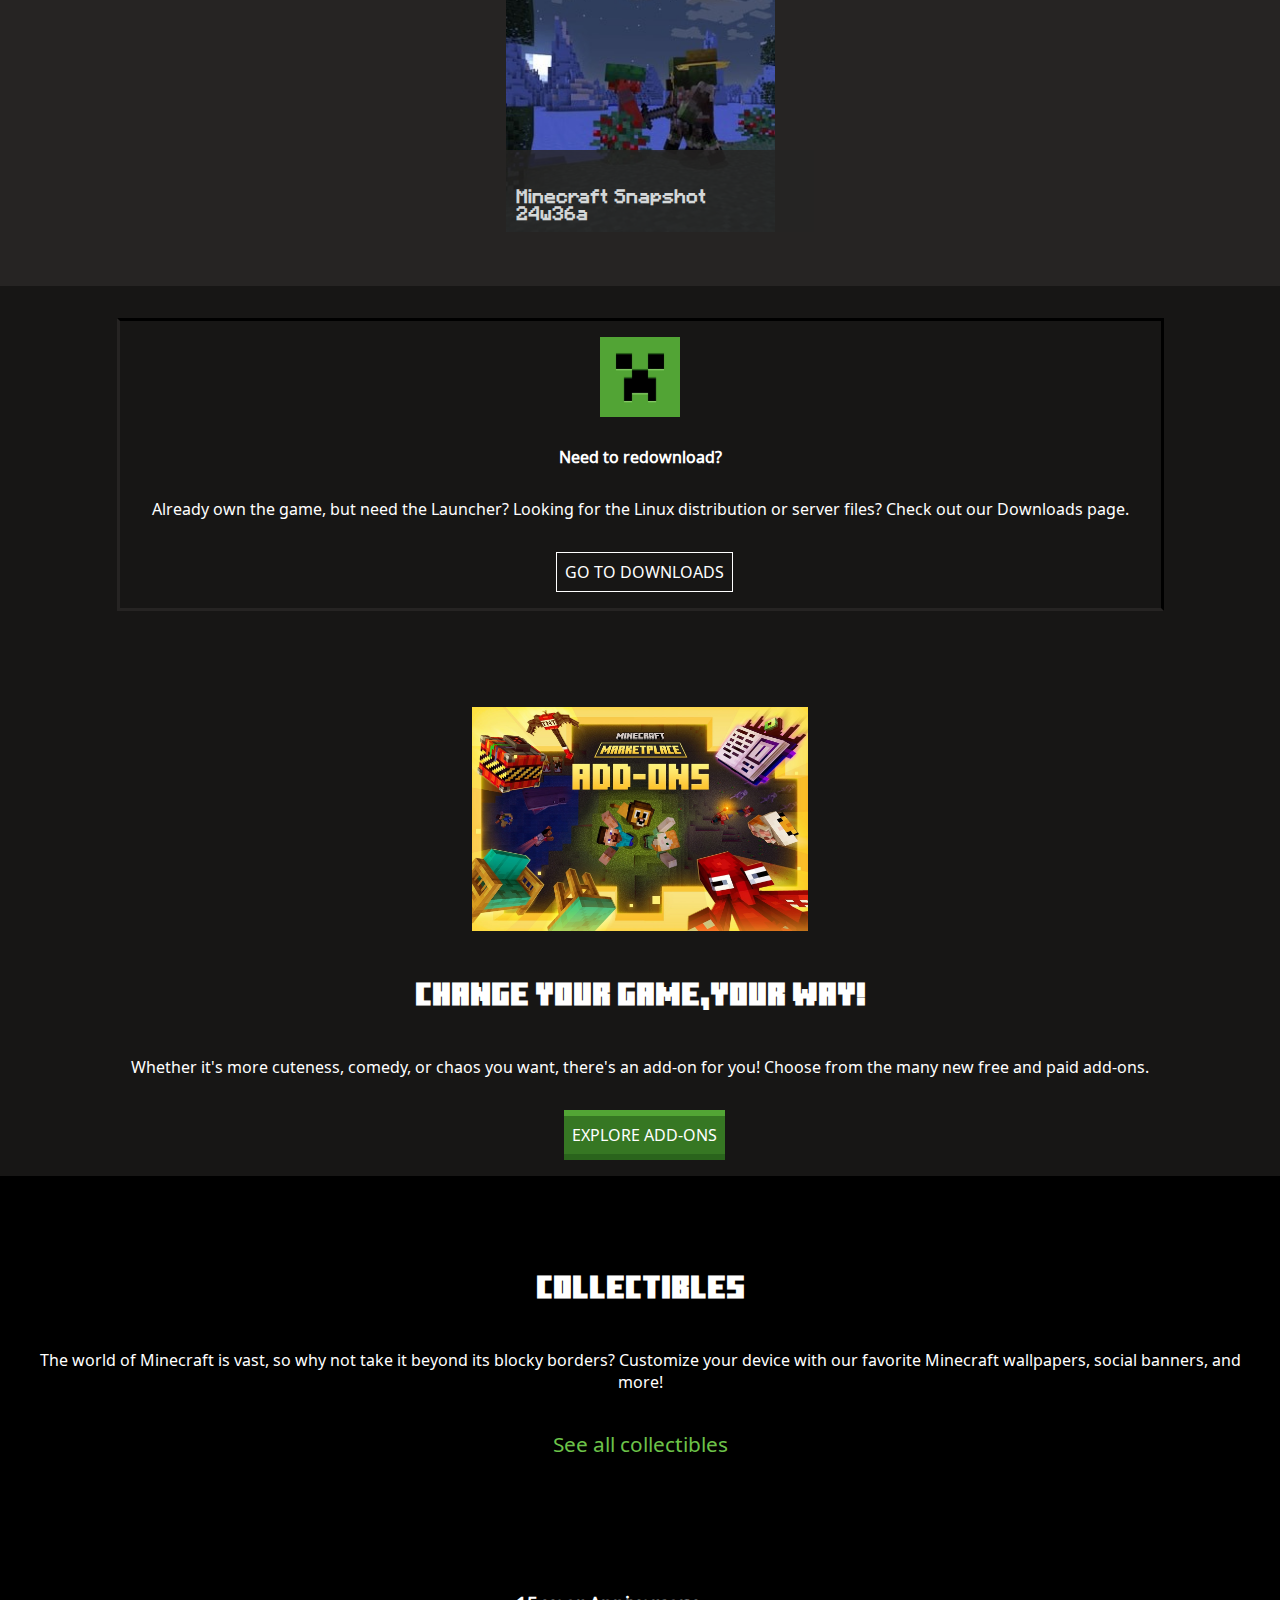
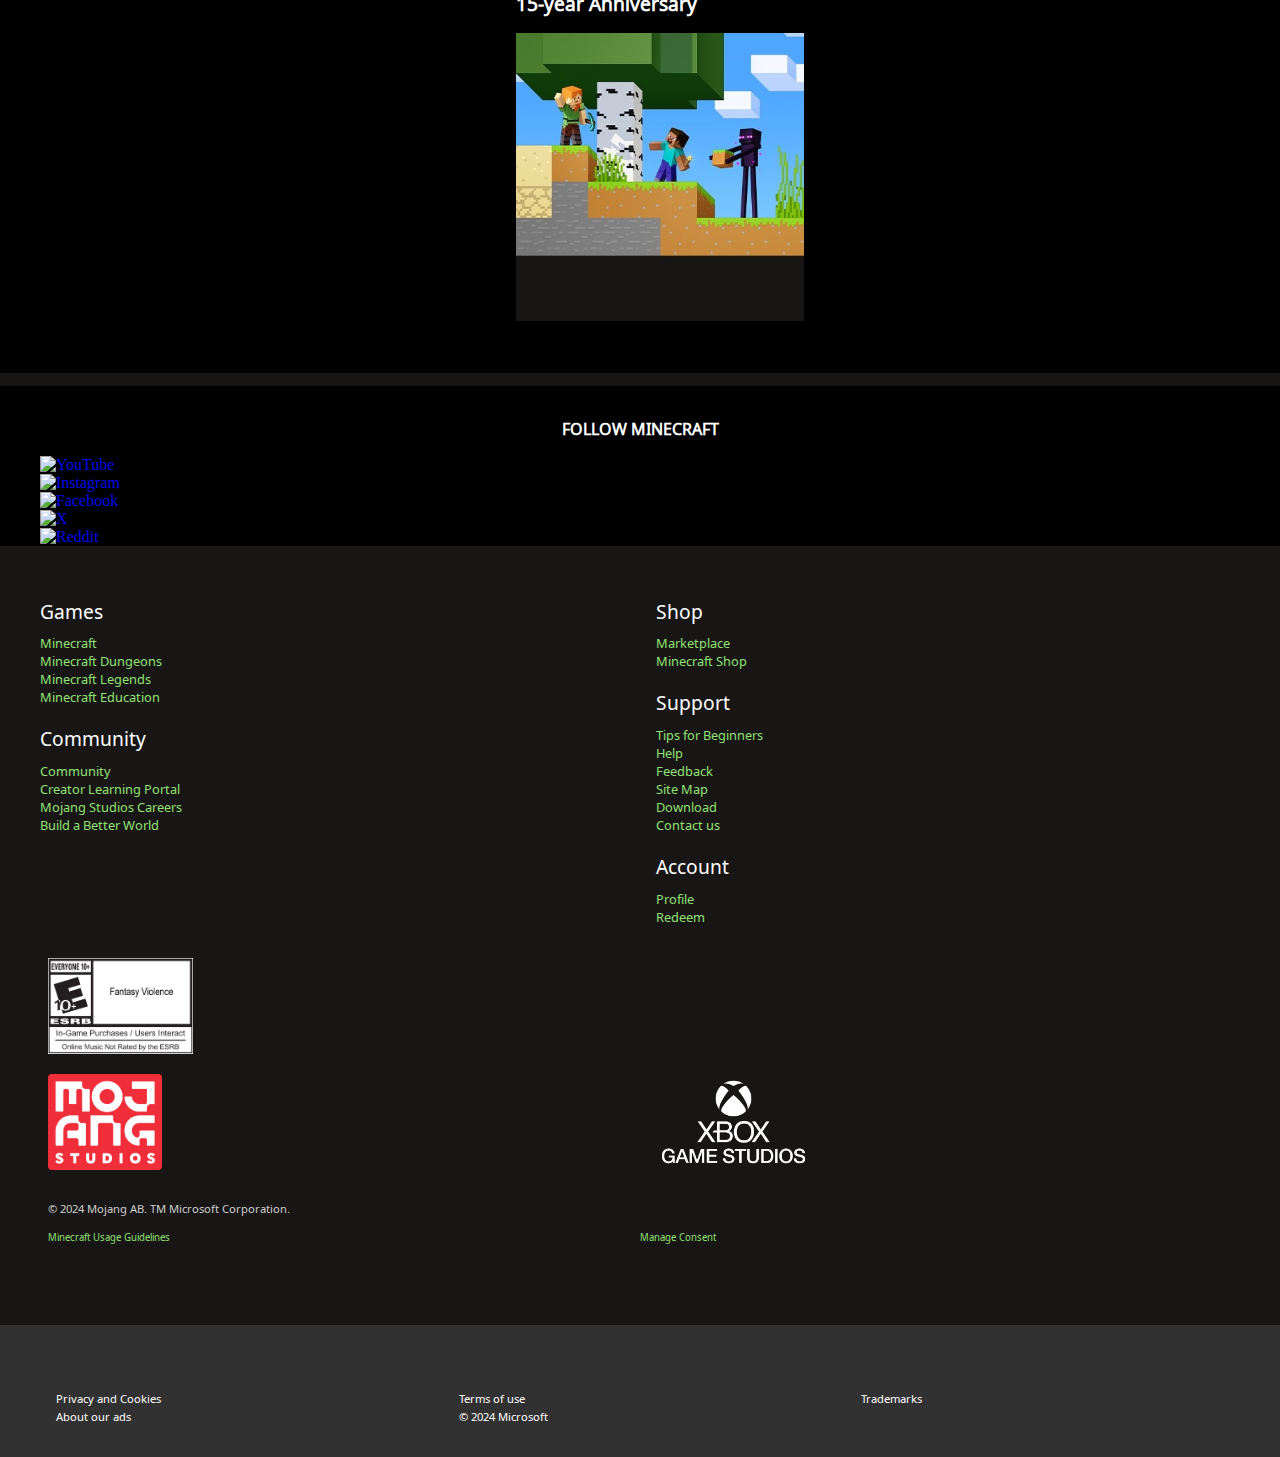
==== commit fc863ca1: "Voor de voortgang" ====
--- a/index.html
+++ b/index.html
@@ -106,43 +106,43 @@
 			<h2>NEWEST NEWS</h2>
 			<a href="#">See all news</a>
 			<ul>
-				<li id="vollebreedte">
+				<li class="vollebreedte">
 					<h2>Minecraft Snapshot 24w38a</h2>
 					<a href="#"><img src="images/24w38a.jpg" alt="Minecraft Snapshot 24w38a"></a>
 				</li>
-				<li id="vollebreedte">
+				<li class="vollebreedte">
 					<h2>Minecraft Preview 1.21.40.22</h2>
 					<a href="#"><img src="images/minecraft-preview-1.21.40.22.jpg" alt="Minecraft Preview 1.21.40.22"></a>
 				</li>
-				<li id="vollebreedte">
+				<li class="vollebreedte">
 					<h2>Minecraft 1.21.30 Bedrock Changelog</h2>
 					<a href="#"><img src="images/minecraft-1.21.30-bedrock-changelog.jpg" alt="Minecraft 1.21.30 Bedrock Changelog"></a>
 				</li>
-				<li id="vollebreedte">
+				<li class="vollebreedte">
 					<h2>Listen to Pixel Genesis</h2>
 					<a href="#"><img src="images/listen-to-pixel-genesis.jpg" alt="Listen to Pixel Genesis"></a>
 				</li>
-				<li id="vollebreedte">
+				<li class="vollebreedte">
 					<h2>Meet the Iron Golem</h2>
 					<a href="#"><img src="images/meet-the-iron-golem.jpg" alt="Meet the Iron Golem"></a>
 				</li>
-				<li id="vollebreedte">
+				<li class="vollebreedte">
 					<h2>Minecraft Snapshot 24w37a</h2>
 					<a href="#"><img src="images/24w37a.jpg" alt="Minecraft Snapshot 24w37a"></a>
 				</li>
-				<li id="vollebreedte">
+				<li class="vollebreedte">
 					<h2>The future of Minecraft's development</h2>
 					<a href="#"><img src="images/the-future-of-minecrafts-development.jpg" alt="The future of Minecraft's development"></a>
 				</li>
-				<li id="vollebreedte">
+				<li class="vollebreedte">
 					<h2>New on Realms: Being Nice to People</h2>
 					<a href="#"><img src="images/new-on-realms-being-nice-to-people.jpg" alt="New on Realms: Being Nice to People"></a>
 				</li>
-				<li id="vollebreedte">
+				<li class="vollebreedte">
 					<h2>A first look at the Minecraft movie</h2>
 					<a href="#"><img src="images/a-first-look-at-the-minecraft-movie.jpg" alt="A first look at the Minecraft movie"></a>
 				</li>
-				<li id="vollebreedte">
+				<li class="vollebreedte">
 					<h2>Minecraft Snapshot 24w36a</h2>
 					<a href="#"><img src="images/24w36a.jpg" alt="Minecraft Snapshot 24w36a"></a>
 				</li>
--- a/styling/style.css
+++ b/styling/style.css
@@ -64,6 +64,30 @@
 	background-color:var(--color-background);
 }
 
+#page2 {
+	margin:0;
+	padding:0;
+	background-color:var(--color-background);
+}
+
+/* Bron: Positioneren */
+.vollebreedte {
+	position:relative;
+}
+
+.vollebreedte h2 {
+	position:absolute;
+	left:0;
+	right:0;
+	bottom:2em;
+	margin:0;
+	padding:.5em;
+	background-color:var(--color-header);
+	color:var(--color-text);
+	opacity:80%;
+}
+/*  */
+
 header {
 	min-height:4.8em;
 	background-color:var(--color-header);
@@ -95,24 +119,6 @@
 a {
 	text-decoration:none;
 }
-
-/* Bron: Positioneren */
-#vollebreedte {
-	position:relative;
-}
-
-#vollebreedte h2 {
-	position:absolute;
-	left:0;
-	right:0;
-	bottom:2em;
-	margin:0;
-	padding:.5em;
-	background-color:var(--color-header);
-	color:var(--color-text);
-	opacity:80%;
-}
-/*  */
 
 #page1 main section:nth-of-type(1) {
 	background-image:url("../images/minecraft-live.jpg");
@@ -434,7 +440,7 @@
 	padding-top:2em;
 }
 
-#page1 footer section:nth-of-type(1) {
+footer section:nth-of-type(1) {
 	display:grid;
 	grid-template-columns:repeat(2, 1fr);
 	grid-template-rows:1fr;
@@ -442,26 +448,26 @@
 	margin-right:3em;
 }
 
-#page1 footer section:nth-of-type(1) p {
+footer section:nth-of-type(1) p {
 	color:var(--color-text);
 	font-family:noto;
 	font-size:1.2em;
 	margin-bottom:.5em;
 }
 
-#page1 footer section:nth-of-type(1) a {
+footer section:nth-of-type(1) a {
 	color:var(--color-footerlink);
 	font-family:noto;
 	font-size:.8em;
 	margin-bottom:.5em;
 }
 
-#page1 footer section:nth-of-type(2) {
+footer section:nth-of-type(2) {
 	margin-bottom:5em;
 }
 
 /* Bron: ChatGPT, Prompt: Hoe krijg ik één plaatje boven en twee naast elkaar beneden? */
-#page1 footer section:nth-of-type(2) ul:nth-of-type(1) {
+footer section:nth-of-type(2) ul:nth-of-type(1) {
     display:grid;
     grid-template-columns:repeat(2, 1fr);
     grid-template-rows:auto auto;
@@ -470,22 +476,22 @@
 	padding-right:3em;
 }
 
-#page1 footer section:nth-of-type(2) ul:nth-of-type(1) li:nth-child(1) {
+footer section:nth-of-type(2) ul:nth-of-type(1) li:nth-child(1) {
     grid-column:span 2;
 }
 
-#page1 footer section:nth-of-type(2) ul:nth-of-type(1) li:nth-child(2),
-#page1 footer section:nth-of-type(2) ul:nth-of-type(1) li:nth-child(3) {
+footer section:nth-of-type(2) ul:nth-of-type(1) li:nth-child(2),
+footer section:nth-of-type(2) ul:nth-of-type(1) li:nth-child(3) {
     
     grid-column:span 1;
 }
 /* */
 
-#page1 footer section:nth-of-type(2) img {
+footer section:nth-of-type(2) img {
 	height:6em;
 }
 
-#page1 footer section:nth-of-type(2) ul:nth-of-type(2) {
+footer section:nth-of-type(2) ul:nth-of-type(2) {
     display:grid;
     grid-template-columns:repeat(2, 1fr);
     grid-template-rows:auto auto;
@@ -493,41 +499,41 @@
 	padding-right:3em;
 }
 
-#page1 footer section:nth-of-type(2) ul:nth-of-type(2) li:nth-child(1) {
+footer section:nth-of-type(2) ul:nth-of-type(2) li:nth-child(1) {
     grid-column:span 2;
 }
 
-#page1 footer section:nth-of-type(2) ul:nth-of-type(2) li:nth-child(2),
-#page1 footer section:nth-of-type(2) ul:nth-of-type(2) li:nth-child(3) {
+footer section:nth-of-type(2) ul:nth-of-type(2) li:nth-child(2),
+footer section:nth-of-type(2) ul:nth-of-type(2) li:nth-child(3) {
     
     grid-column:span 1;
 }
 
-#page1 footer section:nth-of-type(2) a {
+footer section:nth-of-type(2) a {
 	color:var(--color-footerlink);
 	font-family:noto;
 	font-size:.6em;
 }
 
-#page1 footer section:nth-of-type(2) p {
+footer section:nth-of-type(2) p {
 	color:var(--color-copyright);
 	font-family:noto;
 	font-size:.7em
 }
 
-#page1 footer section:nth-of-type(3) a {
+footer section:nth-of-type(3) a {
 	color:var(--color-text);
 	font-family:noto;
 	font-size:.7em;
 }
 
-#page1 footer section:nth-of-type(3) {
+footer section:nth-of-type(3) {
 	background-color:var(--color-footer);
 	margin:0;
 	padding:1em;
 }
 
-#page1 footer section:nth-of-type(3) ul:nth-of-type(1) {
+footer section:nth-of-type(3) ul:nth-of-type(1) {
 	display:grid;
 	grid-template-columns:repeat(3, 1fr);
 	margin-top:3em;
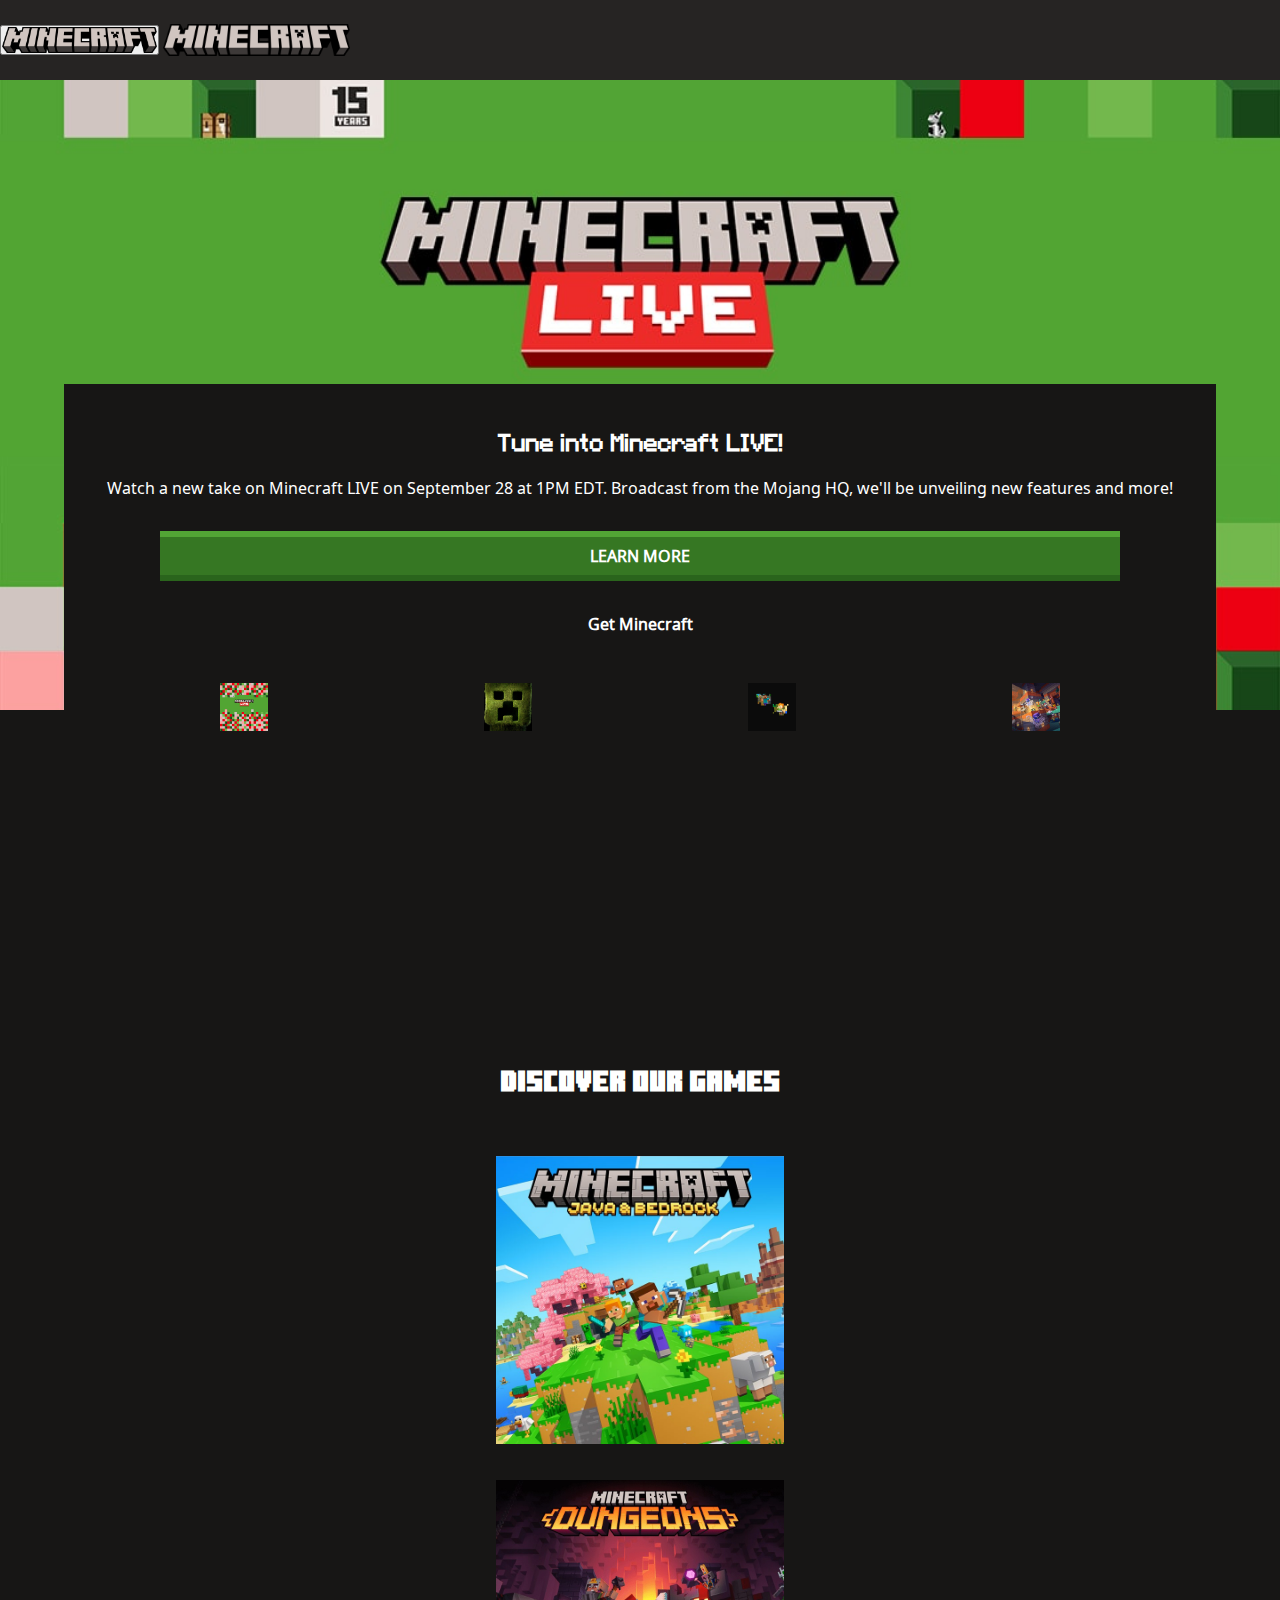
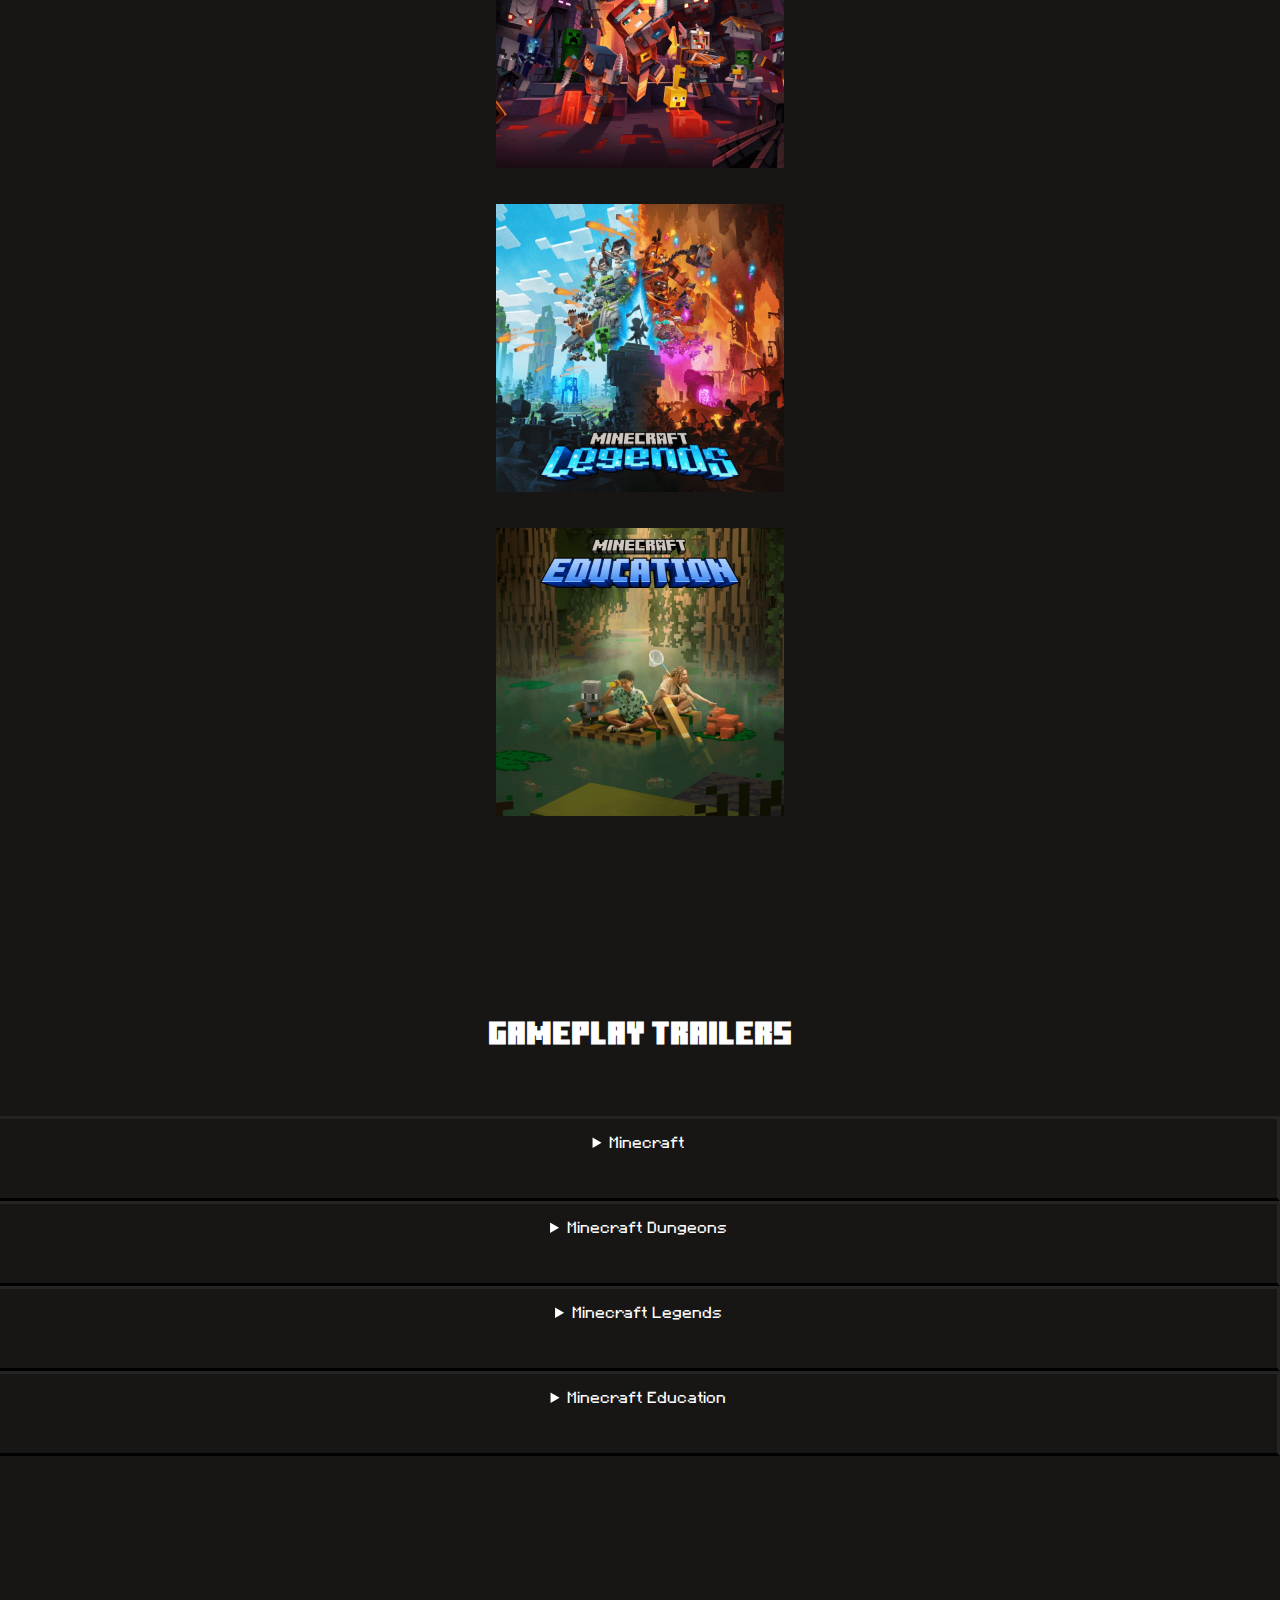
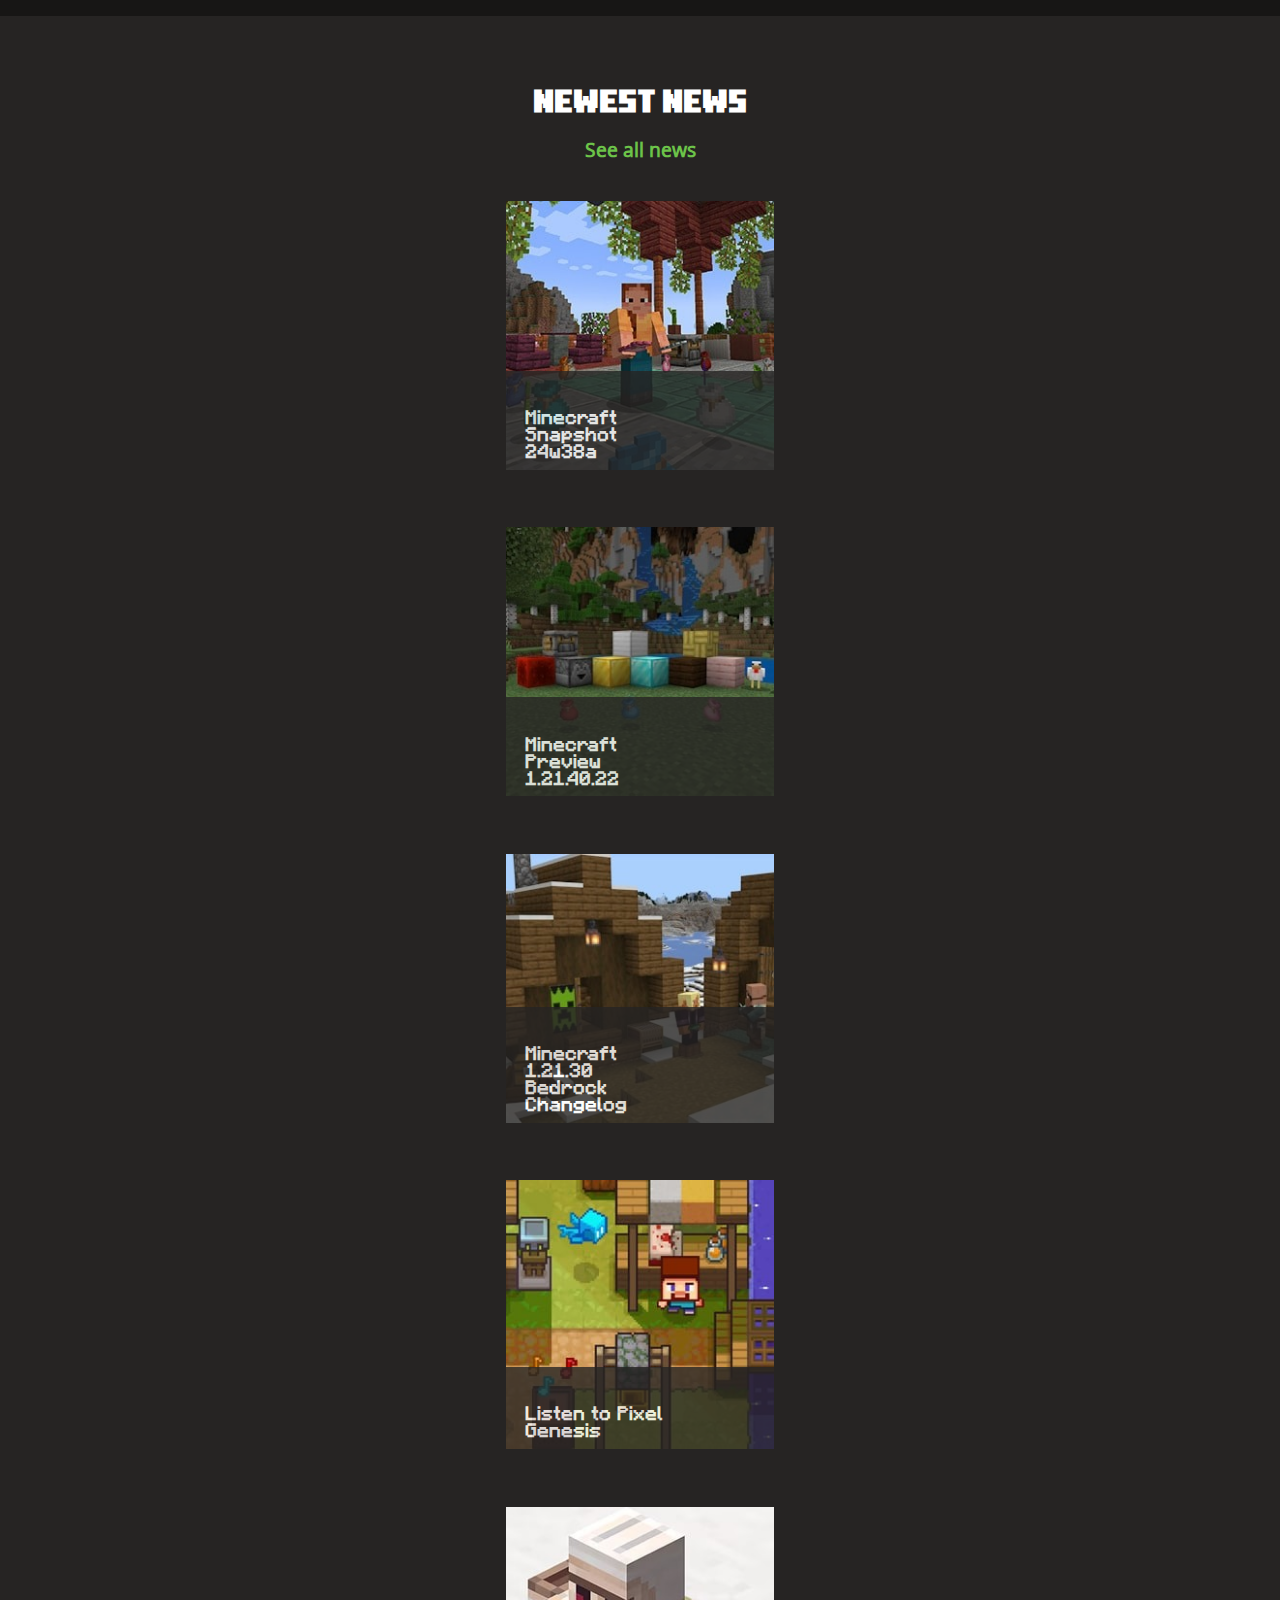
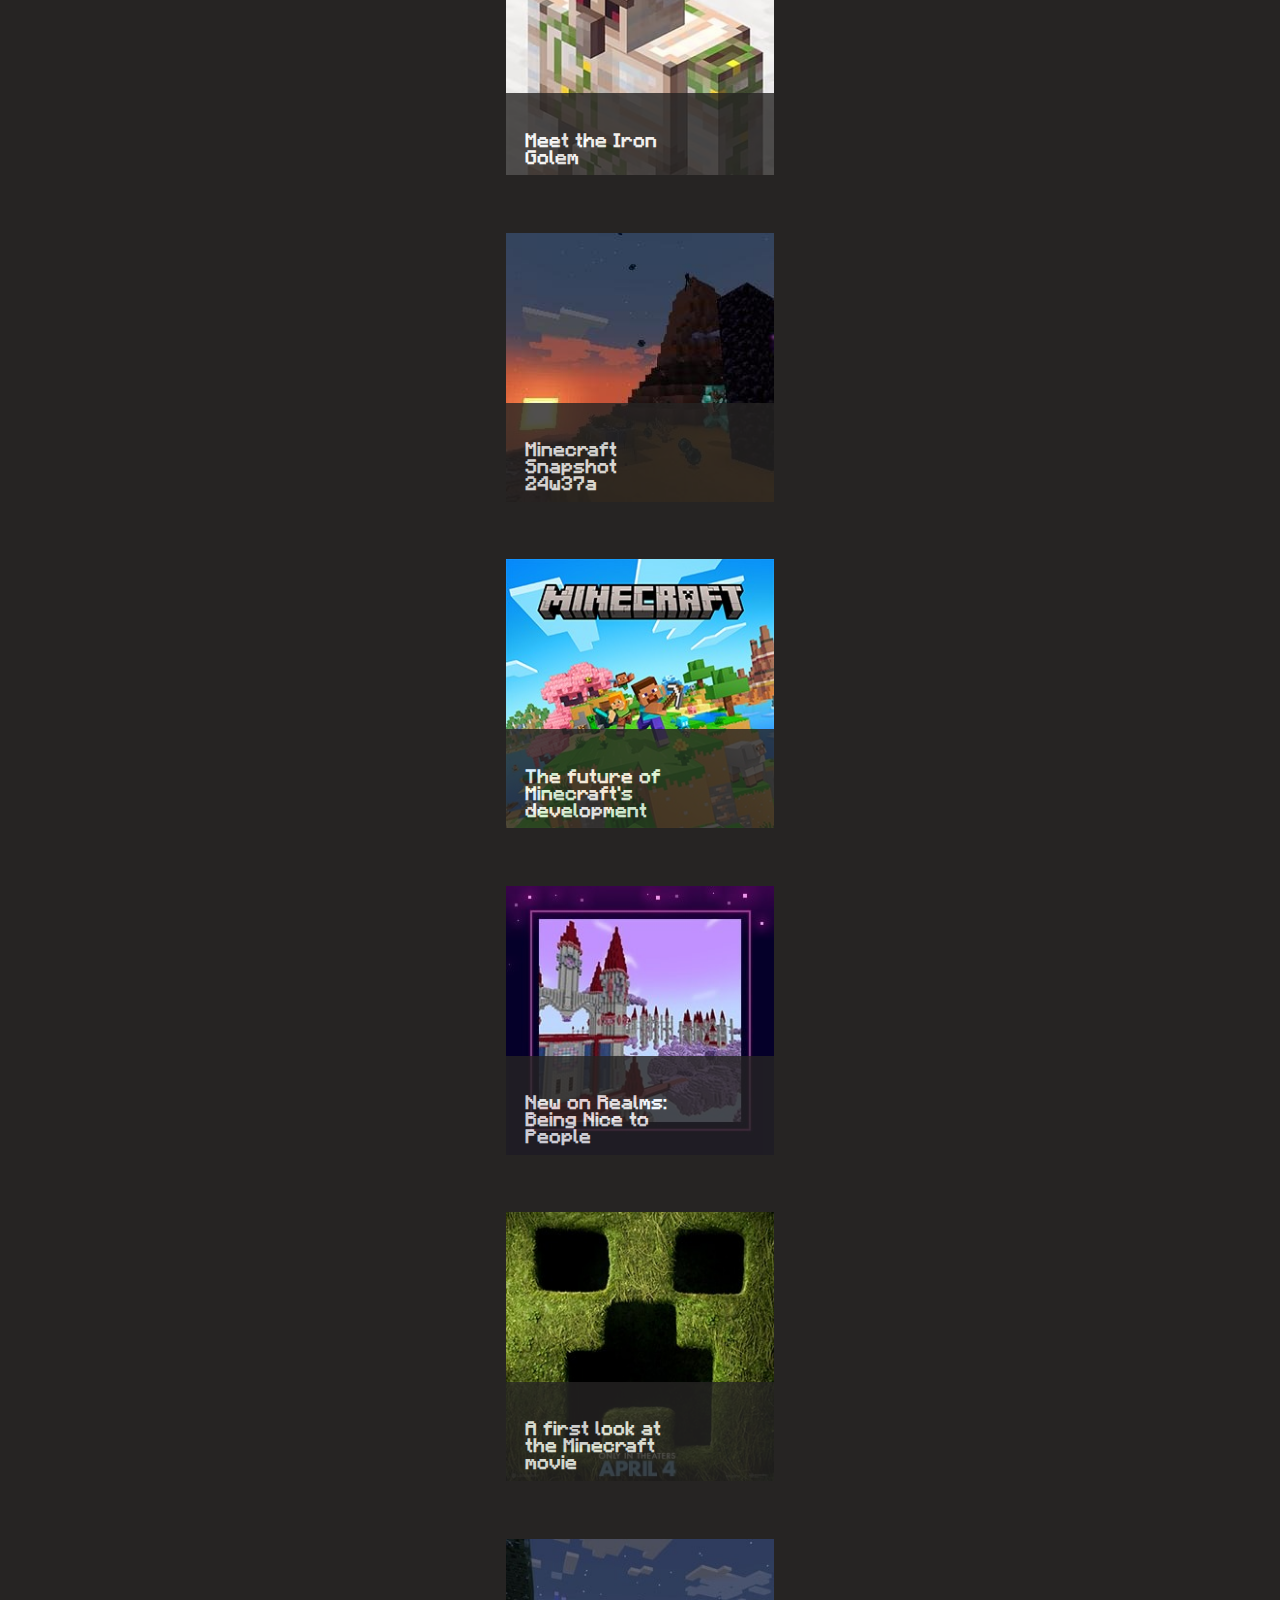
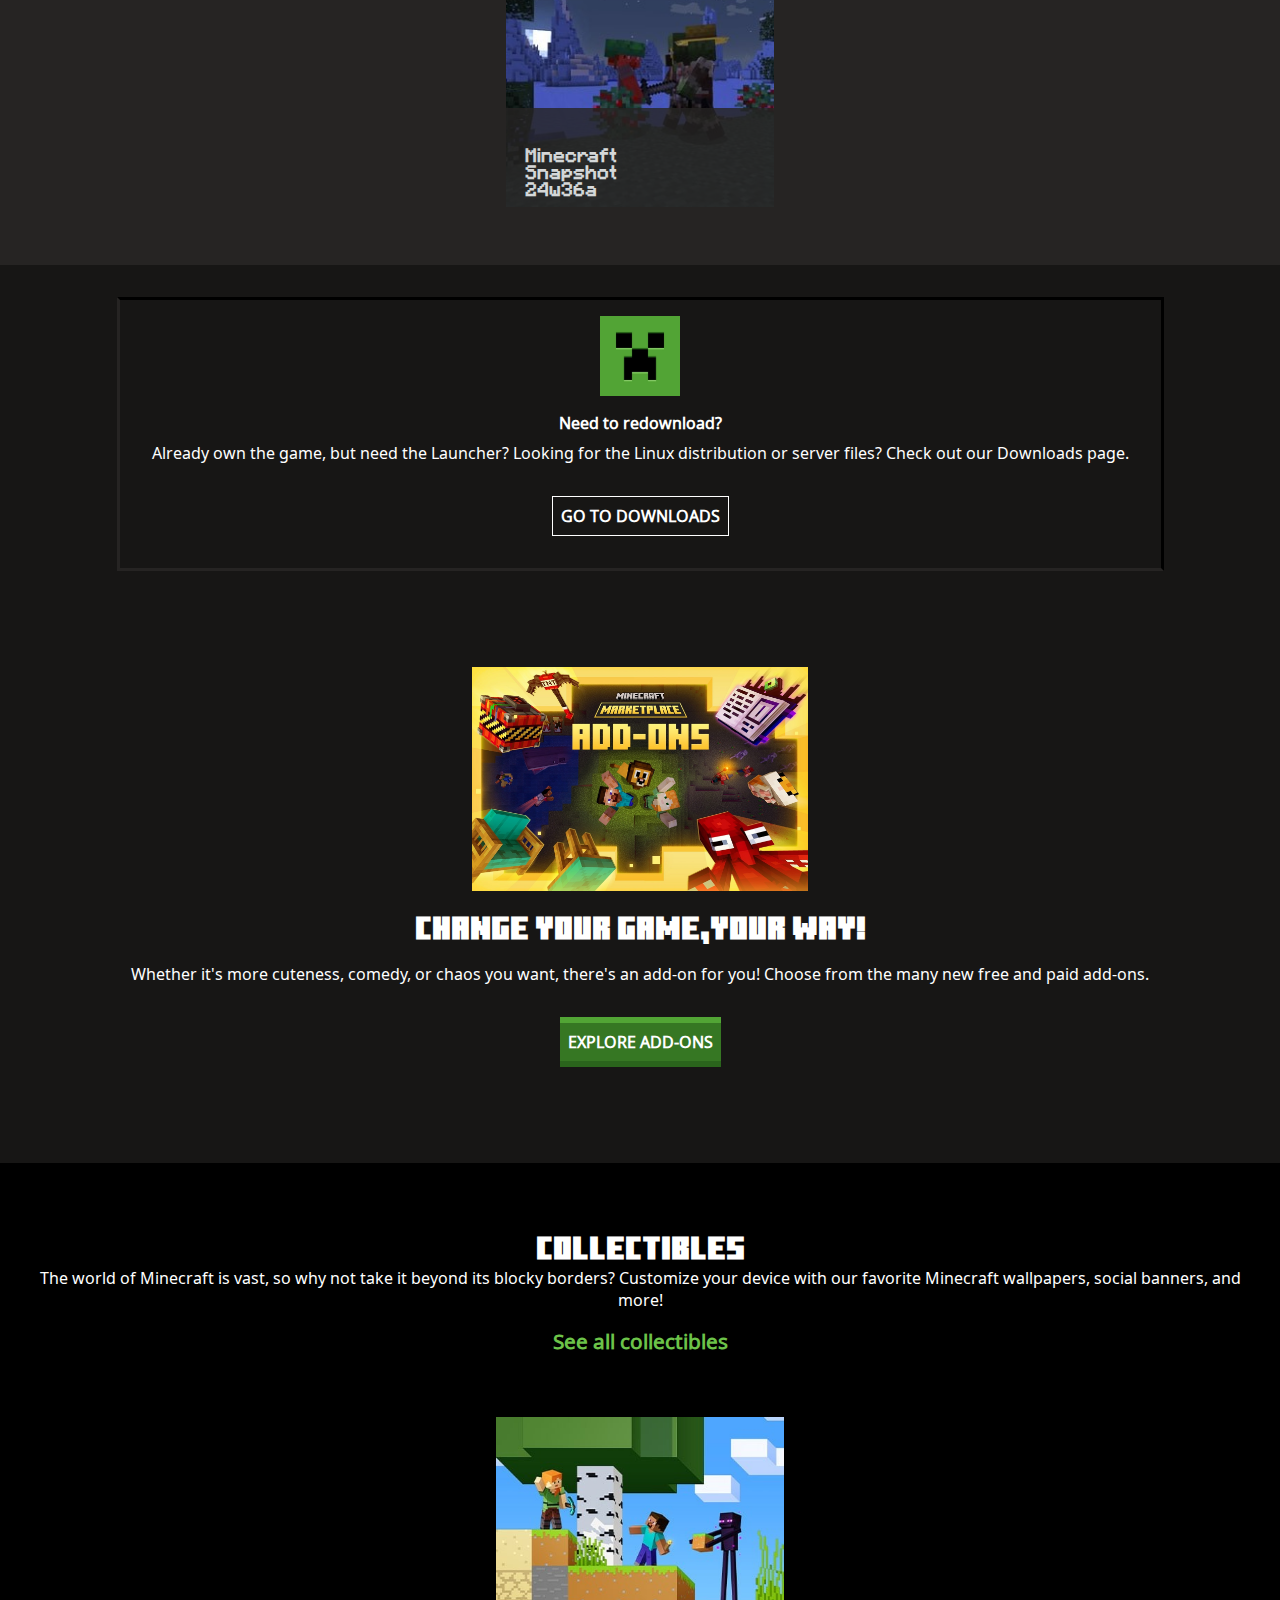
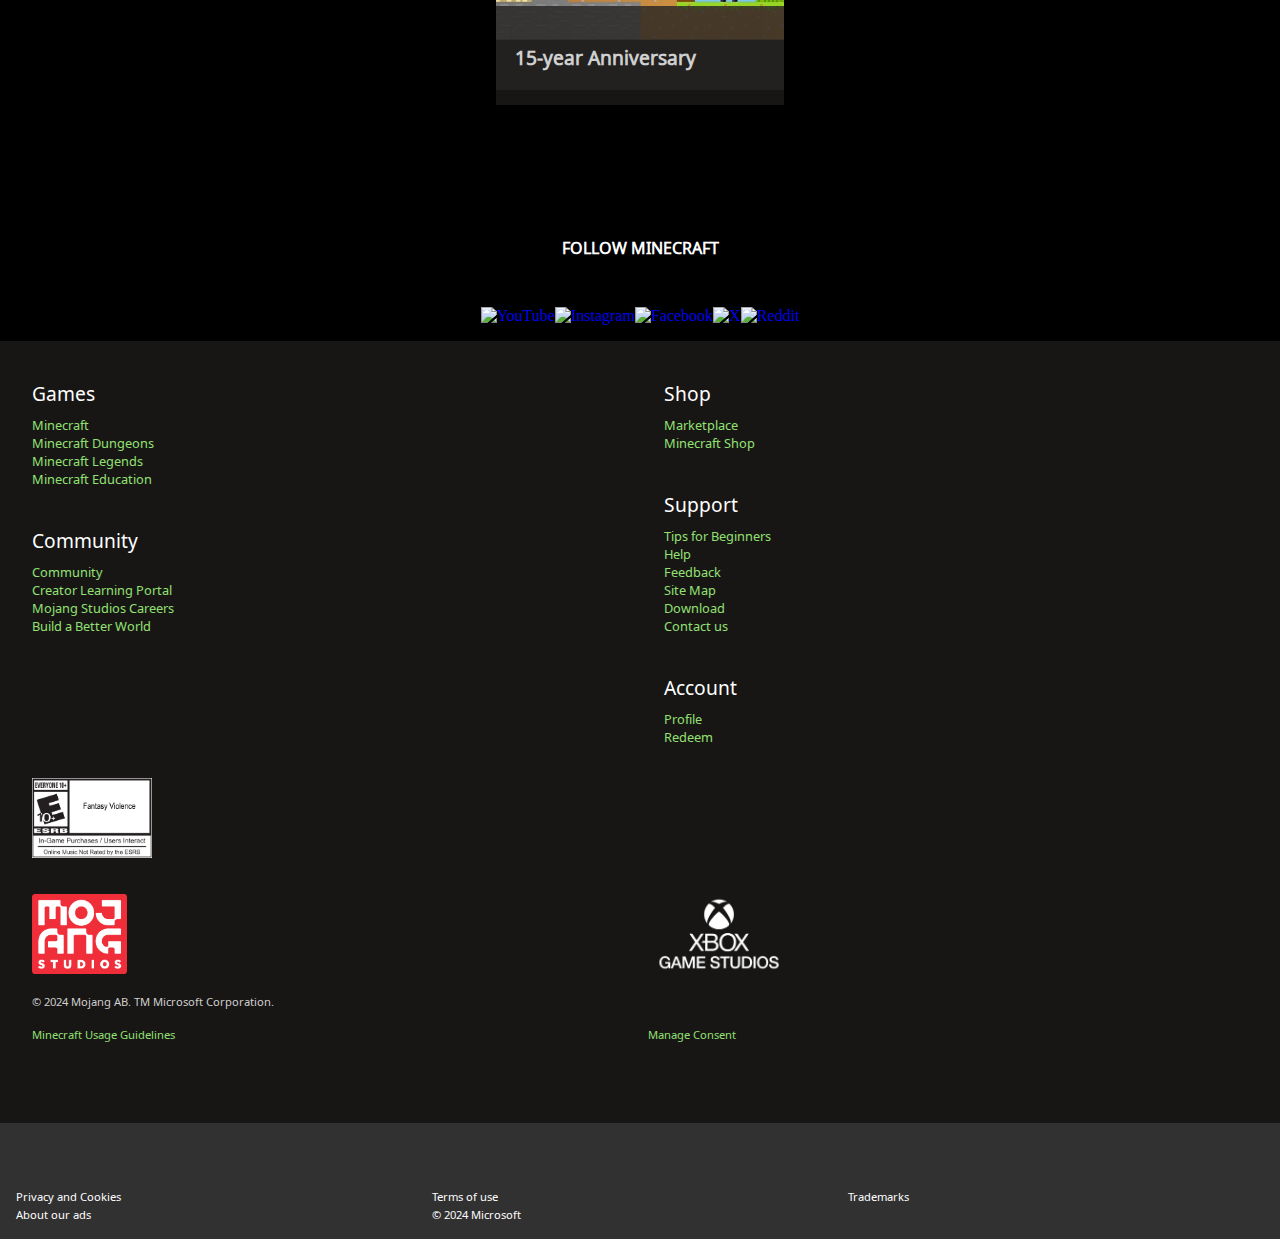
==== commit e583a637: "Hard gewerkt" ====
--- a/index.html
+++ b/index.html
@@ -13,6 +13,16 @@
 <body id="page1">
 	<header>
 		<nav>
+			<button><img src="images/minecraft-logo.png" alt="Hamburger menu">
+			</button>
+			<ul>
+				<li><a href="index.html"><img src="images/minecraft-logo.png" alt="Minecraft Logo"></a></li>
+				<li><a href="#">GAMES</a></li>
+				<li><a href="#">SHOP</a></li>
+				<li><a href="#">COMMUNITY</a></li>
+				<li><a href="#">SUPPORT</a></li>
+				<li><a href="#">ACCOUNT</a></li>
+			</ul>
 			<a href="index.html"><img src="images/minecraft-logo.png" alt="Minecraft Logo"></a>
 		</nav>
 	</header>
@@ -55,7 +65,6 @@
 			<h2>GAMEPLAY TRAILERS</h2>
 			<details>
 				<summary>Minecraft</summary>
-				<iframe src="https://www.youtube.com/embed/0Cbw1b2mkGk?si=UixEane0-RSa_OYA" title="YouTube video player" allow="accelerometer; autoplay; clipboard-write; encrypted-media; gyroscope; picture-in-picture; web-share" referrerpolicy="strict-origin-when-cross-origin" allowfullscreen></iframe>
 				<p>Explore your own unique worlds, survive the night, and create anything you can imagine!
 					Watch the sample video of Minecraft gameplay above, or select "watch the trailer" to see the full video on YouTube.</p>
 				<ul>	
@@ -66,7 +75,6 @@
 			</details>
 			<details>
 				<summary>Minecraft Dungeons</summary>
-				<iframe src="https://www.youtube.com/embed/CoZ2V7XsSYk?si=OHa6_iCApofCnQj3" title="YouTube video player" allow="accelerometer; autoplay; clipboard-write; encrypted-media; gyroscope; picture-in-picture; web-share" referrerpolicy="strict-origin-when-cross-origin" allowfullscreen></iframe>
 				<p>Discover an action-adventure game inspired by classic dungeon crawlers
 					Watch the sample video of Minecraft Dungeons gameplay above, 
 					or select "watch the trailer" to see the full video on YouTube.</p>
@@ -78,7 +86,6 @@
 			</details>
 			<details>
 				<summary>Minecraft Legends</summary>
-				<iframe src="https://www.youtube.com/embed/VXC9NPueCd4?si=IzUFhk79B_WY15FX" title="YouTube video player" allow="accelerometer; autoplay; clipboard-write; encrypted-media; gyroscope; picture-in-picture; web-share" referrerpolicy="strict-origin-when-cross-origin" allowfullscreen></iframe>
 				<p>Lead your allies in heroic battles in the action-strategy game Minecraft Legends.
 					Watch the sample video of Minecraft Legends gameplay above, 
 					or select "watch the trailer" to see the full video on YouTube.</p>
@@ -90,7 +97,6 @@
 			</details>
 			<details>
 				<summary>Minecraft Education</summary>
-				<iframe src="https://www.youtube.com/embed/VIvW0ErtIgA?si=QidywspBRCe_7051" title="YouTube video player" allow="accelerometer; autoplay; clipboard-write; encrypted-media; gyroscope; picture-in-picture; web-share" referrerpolicy="strict-origin-when-cross-origin" allowfullscreen></iframe>
 				<p>A game-based learning platform supporting thousands of educators in over 100 countries.
 					Watch the sample video of Minecraft Education gameplay above, 
 					or select "watch the trailer" to see the full video on YouTube.</p>
@@ -179,7 +185,7 @@
 				Customize your device with our favorite Minecraft wallpapers, social banners, and more!</p>
 			<a href="#">See all collectibles</a>
 			<ul>
-				<li id="vollebreedte">
+				<li class="vollebreedte">
 					<h2>15-year Anniversary</h2>
 					<img src="images/15-year-anniversary.jpg" alt="15-year Anniversary">
 				</li>
--- a/styling/style.css
+++ b/styling/style.css
@@ -2,7 +2,9 @@
 /* CSS REMEDY */
 /**************/
 *, *::after, *::before {
-  box-sizing:border-box;  
+  box-sizing:border-box;
+  margin:0;
+  padding:0;  
 }
 
 /* Bron: Ivo & Thomas */
@@ -34,21 +36,24 @@
 	--color-footerlink:#93E073;
 	--color-footer:#313131;
 	--color-copyright:#D1CFCE;
+	--color-friends1:#8F6448;
+	--color-friends2:#6345BD;
+	--color-friends3:#006CEF;
 }
 
 @font-face {
 	font-family:mc7;
-	src: url("../fonts/minecraftseven.woff2")
+	src: url("../fonts/minecraftseven.woff2");
 }
 
 @font-face {
 	font-family:mc10;
-	src: url("../fonts/minecraftten.woff")
+	src: url("../fonts/minecraftten.woff");
 }
 
 @font-face {
 	font-family:noto;
-	src: url("../fonts/notosans.woff2")
+	src: url("../fonts/notosans.woff2");
 }
 
 
@@ -59,14 +64,10 @@
 
 /* jouw code */
 #page1 {
-	margin:0;
-	padding:0;
 	background-color:var(--color-background);
 }
 
 #page2 {
-	margin:0;
-	padding:0;
 	background-color:var(--color-background);
 }
 
@@ -79,34 +80,63 @@
 	position:absolute;
 	left:0;
 	right:0;
-	bottom:2em;
-	margin:0;
-	padding:.5em;
+	bottom:1em;
+	padding:1em;
 	background-color:var(--color-header);
 	color:var(--color-text);
 	opacity:80%;
 }
 /*  */
 
+/* Voor beide pagina's */
 header {
-	min-height:4.8em;
+	min-height:5em;
 	background-color:var(--color-header);
 	display:flex;
-	justify-content:center;
+	justify-content:space-between;
 	position:sticky;
 	align-items:center;
 	top:0;
 	z-index:10;
-	opacity:95%;
 	flex-wrap:wrap;
-}
-
-header img{
+	padding:0;
+}
+
+header img {
 	height:2em;
 	width:auto;
-}
-
-img{
+	vertical-align:middle;
+}
+
+header ul {
+	background-color:var(--color-background);
+	transform: translate(-200%, 0%);
+	transition: 1s ease-in-out;
+	position:absolute;
+	top:0;
+	left:0;
+	width:100vw;
+	height:100vh;
+	padding:1em;
+}
+
+header li {
+	border-bottom:.1em solid var(--color-header);
+	padding:1em;
+}
+
+header li a {
+	color:var(--color-text);
+	font-family:noto;
+	font-size:.8em;
+	font-weight:bold;
+}
+
+header ul.toonMenu {
+	transform: translate(0%, 0%);
+}
+
+img {
 	height:3em;
 	width:auto;
 }
@@ -120,24 +150,26 @@
 	text-decoration:none;
 }
 
+/* Pagina 1 Styling */
 #page1 main section:nth-of-type(1) {
 	background-image:url("../images/minecraft-live.jpg");
 	background-position:center;
 	background-repeat:no-repeat;
 	background-size:cover;
 	width:100vw;
-	height:60vh;
-	display:flex;
-	justify-content:center;
-	align-items:center;
-	flex-direction:column;
+	height:70vh;
+	display:flex;
+	justify-content:center;
+	align-items:center;
+	flex-direction:column;
+	margin-bottom:22em;
 }
 
 #page1 main section:nth-of-type(1) article:nth-of-type(1) {
 	position:absolute;
 	background-color:var(--color-background);
-	margin-top:100vh;
 	width:90vw;
+	top:24em;
 }
 
 #page1 main section:nth-of-type(1) article:nth-of-type(1) h2 {
@@ -145,6 +177,10 @@
 	color:var(--color-text);
 	font-size:1.5em;
 	font-family:mc7;
+	margin-bottom:1em;
+	padding-top:2em;
+	padding-left:1em;
+	padding-right:1em;
 }
 
 #page1 main section:nth-of-type(1) article:nth-of-type(1) p {
@@ -152,8 +188,9 @@
 	color:var(--color-text);
 	font-size:1em;
 	font-family:noto;
-	margin-left:1em;
-	margin-right:1em;
+	padding-left:1em;
+	padding-right:1em;
+	padding-bottom:2em;
 }
 
 #page1 main section:nth-of-type(1) article:nth-of-type(1) a {
@@ -162,6 +199,8 @@
 	display:flex;
 	justify-content:center;
 	font-family:noto;
+	padding-bottom:3em;
+	font-weight:bold;
 }
 
 #page1 main section:nth-of-type(1) li:nth-of-type(1) p {
@@ -169,37 +208,38 @@
 	color:var(--color-text);
 	padding:.5em;
 	margin:0;
-	margin-left:2em;
-	margin-right:4em;
+	margin-left:6em;
+	margin-right:6em;
 	font-family:noto;
 	border-top:.4em solid var(--color-bordertop1);
 	border-bottom:.4em solid var(--color-borderbottom1);
+	margin-bottom:2em;
+	font-weight:bold;
 }
 
 #page1 main section:nth-of-type(2) {
 	background-color:var(--color-background);
-	margin-top:50vh;
 	display: flex;
 	flex-direction:column;
 	justify-content:center;
 	align-items:center;
-}
-
-#page1 main section:nth-of-type(2) h2 {
-	text-align:center;
-	color:var(--color-text);
-	font-size:1.8em;
-	font-family:mc10;
 }
 
 #page1 main ul:nth-of-type(2) {
 	display:grid;
 	grid-template-columns:repeat(4, 1fr);
-	margin-top:3em;
 	padding-left:3em;
 	padding-right:3em;
 }
 
+#page1 main section:nth-of-type(2) h2 {
+	text-align:center;
+	color:var(--color-text);
+	font-size:1.8em;
+	font-family:mc10;
+	padding-bottom:2em;
+}
+
 #page1 main section:nth-of-type(2) {
 	display:flex;
 	justify-content:center;
@@ -209,13 +249,12 @@
 
 #page1 main section:nth-of-type(2) img {
 	height:20em;
-	margin-bottom:2em;
-	margin-right:2em;
+	padding-bottom:2em;
 }
 
 #page1 main section:nth-of-type(3) {
 	background-color:var(--color-background);
-	margin-bottom:10em;
+	padding-bottom:10em;
 }
 
 #page1 main section:nth-of-type(3) h2 {
@@ -224,11 +263,12 @@
 	font-size:2em;
 	font-family:mc10;
 	padding-top:5em;
+	padding-bottom:2em;
 }
 
 #page1 main section:nth-of-type(3) details {
-	margin-left:2em;
-	margin-right:2em;
+	padding-left:2em;
+	padding-right:2em;
 	border-top:.2em solid var(--color-header);
 	border-right:.2em solid var(--color-header);
 	border-bottom:.2em solid var(--color-background2);
@@ -236,7 +276,7 @@
 	justify-content:center;
 	align-items:center;
 	flex-direction:column;
-	padding:2em;
+	padding:1em;
 }
 
 #page1 main section:nth-of-type(3) summary {
@@ -244,6 +284,7 @@
 	font-size:1em;
 	font-family:mc7;
 	text-align:left;
+	padding-bottom:2em;
 }
 
 #page1 main section:nth-of-type(3) p {
@@ -266,6 +307,7 @@
 	font-size:2em;
 	font-family:mc10;
 	padding-top:2em;
+	padding-bottom:.5em;
 }
 
 #page1 main section:nth-of-type(4) a {
@@ -274,7 +316,8 @@
 	display:flex;
 	justify-content:center;
 	font-family:noto;
-	padding-bottom:2em;
+	margin-bottom:2em;
+	font-weight:bold;
 }
 
 #page1 main section:nth-of-type(4) ul:nth-of-type(1) h2 {
@@ -285,8 +328,8 @@
 }
 
 #page1 main section:nth-of-type(4) img {
-	height:14em;
-	margin-right:2em;
+	height:15em;
+	padding-bottom:1em;
 }
 
 #page1 main section:nth-of-type(5) {
@@ -316,10 +359,10 @@
 }
 
 #page1 main section:nth-of-type(5) article:nth-of-type(1) h2 {
-	text-align:center;
-	color:var(--color-text);
-	font-size:1em;
-	font-family:noto;
+	color:var(--color-text);
+	font-size:1em;
+	font-family:noto;
+	padding-bottom:.5em;
 }
 
 #page1 main section:nth-of-type(5) article:nth-of-type(1) p {
@@ -329,16 +372,17 @@
 	font-family:noto;
 	padding-left:2em;
 	padding-right:2em;
+	padding-bottom:2em;
 }
 
 #page1 main section:nth-of-type(5) li:nth-of-type(1) p {
 	background-color:var(--color-background);
 	color:var(--color-text);
 	padding:.5em;
-	margin:0;
-	margin-right:2em;
 	font-family:noto;
 	border:.1em solid var(--color-text);
+	margin-bottom:2em;
+	font-weight:bold;
 }
 
 #page1 main section:nth-of-type(6) {
@@ -349,8 +393,8 @@
 }
 
 #page1 main section:nth-of-type(6) img {
-	height:14em;
-	margin-bottom:1em;
+	height:15em;
+	padding-bottom:1em;
 }
 
 #page1 main section:nth-of-type(6) h2 {
@@ -358,6 +402,7 @@
 	color:var(--color-text);
 	font-size:2em;
 	font-family:mc10;
+	padding-bottom:.5em;
 }
 
 #page1 main section:nth-of-type(6) p {
@@ -365,20 +410,20 @@
 	color:var(--color-text);
 	font-size:1em;
 	font-family:noto;
-	margin-left:3em;
-	margin-right:3em;
+	padding-left:3em;
+	padding-right:3em;
+	padding-bottom:2em;
 }
 
 #page1 main section:nth-of-type(6) li:nth-of-type(1) p {
 	background-color:var(--color-primary);
 	color:var(--color-text);
 	padding:.5em;
-	margin:0;
-	margin-left:2em;
-	margin-right:4em;
 	font-family:noto;
 	border-top:.4em solid var(--color-bordertop1);
 	border-bottom:.4em solid var(--color-borderbottom1);
+	margin-bottom:6em;
+	font-weight:bold;
 }
 
 #page1 main section:nth-of-type(7) {
@@ -387,6 +432,7 @@
 	justify-content:center;
 	align-items:center;
 	flex-direction:column;
+	padding-bottom:8em;
 }
 
 #page1 main section:nth-of-type(7) h2 {
@@ -402,8 +448,9 @@
 	color:var(--color-text);
 	font-size:1em;
 	font-family:noto;
-	margin-left:1em;
-	margin-right:1em;
+	padding-left:1em;
+	padding-right:1em;
+	padding-bottom:1em;
 }
 
 #page1 main section:nth-of-type(7) a {
@@ -412,24 +459,23 @@
 	display:flex;
 	justify-content:center;
 	font-family:noto;
-	margin-top:1em;
-	margin-bottom:3em;
+	padding-bottom:3em;
+	font-weight:bold;
 }
 
 #page1 main section:nth-of-type(7) ul:nth-of-type(1) h2 {
 	font-size:1.2em;
 	font-family:noto;
-	padding-right:5em;
 	text-align:left;
 }
 
 #page1 main section:nth-of-type(7) img {
 	height:18em;
-	margin-bottom:2em;
 }
 
 #page1 main section:nth-of-type(8) {
 	background-color:var(--color-background2);
+	padding-bottom:1em;
 }
 
 #page1 main section:nth-of-type(8) h2 {
@@ -437,7 +483,14 @@
 	color:var(--color-text);
 	font-size:1em;
 	font-family:noto;
-	padding-top:2em;
+	padding-bottom:3em;
+}
+
+#page1 main section:nth-of-type(8) ul {
+	display:grid;
+	grid-template-columns:repeat(5, 1fr);
+	display:flex;
+	justify-content:center;
 }
 
 footer section:nth-of-type(1) {
@@ -445,25 +498,29 @@
 	grid-template-columns:repeat(2, 1fr);
 	grid-template-rows:1fr;
 	text-align:left;
-	margin-right:3em;
+	padding-left:2em;
+	padding-right:2em;
+	gap:3em;
+	padding-bottom:2em;
 }
 
 footer section:nth-of-type(1) p {
 	color:var(--color-text);
 	font-family:noto;
 	font-size:1.2em;
-	margin-bottom:.5em;
+	padding-bottom:.5em;
+	padding-top:2em;
 }
 
 footer section:nth-of-type(1) a {
 	color:var(--color-footerlink);
 	font-family:noto;
 	font-size:.8em;
-	margin-bottom:.5em;
+	padding-bottom:.5em;
 }
 
 footer section:nth-of-type(2) {
-	margin-bottom:5em;
+	padding-bottom:5em;
 }
 
 /* Bron: ChatGPT, Prompt: Hoe krijg ik één plaatje boven en twee naast elkaar beneden? */
@@ -471,9 +528,9 @@
     display:grid;
     grid-template-columns:repeat(2, 1fr);
     grid-template-rows:auto auto;
-    grid-gap:1em;
-	padding-left:3em;
-	padding-right:3em;
+	gap:1em;
+	padding-left:2em;
+	padding-right:2em;
 }
 
 footer section:nth-of-type(2) ul:nth-of-type(1) li:nth-child(1) {
@@ -489,14 +546,16 @@
 
 footer section:nth-of-type(2) img {
 	height:6em;
+	padding-bottom:1em;
 }
 
 footer section:nth-of-type(2) ul:nth-of-type(2) {
     display:grid;
     grid-template-columns:repeat(2, 1fr);
     grid-template-rows:auto auto;
-	padding-left:3em;
-	padding-right:3em;
+	padding-left:2em;
+	padding-right:2em;
+	gap:1em;
 }
 
 footer section:nth-of-type(2) ul:nth-of-type(2) li:nth-child(1) {
@@ -512,13 +571,13 @@
 footer section:nth-of-type(2) a {
 	color:var(--color-footerlink);
 	font-family:noto;
-	font-size:.6em;
+	font-size:.7em;
 }
 
 footer section:nth-of-type(2) p {
 	color:var(--color-copyright);
 	font-family:noto;
-	font-size:.7em
+	font-size:.7em;
 }
 
 footer section:nth-of-type(3) a {
@@ -529,16 +588,425 @@
 
 footer section:nth-of-type(3) {
 	background-color:var(--color-footer);
-	margin:0;
 	padding:1em;
 }
 
 footer section:nth-of-type(3) ul:nth-of-type(1) {
 	display:grid;
 	grid-template-columns:repeat(3, 1fr);
-	margin-top:3em;
-}
-
-
-
-
+	padding-top:3em;
+}
+
+/* Pagina 2 Styling */
+#page2 main section:nth-of-type(1) {
+	background-color:var(--color-background);
+	padding-bottom:4em;
+}
+
+#page2 main section:nth-of-type(1) h2{
+	text-align:center;
+	color:var(--color-text);
+	font-size:1.7em;
+	font-family:mc10;
+	margin-bottom:1em;
+	padding-top:2em;
+	padding-left:1em;
+	padding-right:1em;
+}
+
+#page2 main section:nth-of-type(1) article:nth-of-type(1) {
+	background-color:var(--color-background);
+}
+
+#page2 main section:nth-of-type(1) article:nth-of-type(1) p {
+	text-align:center;
+	color:var(--color-text);
+	font-size:1em;
+	font-family:noto;
+	padding-left:1em;
+	padding-right:1em;
+	padding-bottom:2em;
+}
+
+#page2 main section:nth-of-type(1) ul:nth-of-type(1) {
+	padding:1em;
+}
+
+#page2 main section:nth-of-type(1) ul:nth-of-type(1) li {
+	border-bottom:.1em solid var(--color-header);
+	padding:1em;
+}
+
+#page2 main section:nth-of-type(1) ul:nth-of-type(1) a {
+	color:var(--color-text);
+	font-size:1em;
+	font-family:noto;
+	padding-bottom:3em;
+	font-weight:bold;
+}
+
+#page2 main section:nth-of-type(2) {
+	background-color:var(--color-background2);
+	padding-bottom:30em;
+	display:flex;
+	justify-content:center;
+	flex-direction:column;
+	align-items:center;
+}
+
+#page2 main section:nth-of-type(2) h2 {
+	text-align:center;
+	color:var(--color-text);
+	font-size:1.7em;
+	font-family:mc10;
+	padding-top:1em;
+	padding-left:1em;
+	padding-right:1em;
+}
+
+#page2 main section:nth-of-type(2) p {
+	text-align:center;
+	color:var(--color-text);
+	font-size:1em;
+	font-family:noto;
+	padding-bottom:2em;
+	padding-top:1em;
+	padding-left:2em;
+	padding-right:2em;
+}
+
+#page2 main section:nth-of-type(2) img {
+	height:10em;
+}
+
+#page2 main section:nth-of-type(3) {
+	background-color:var(--color-text);
+	display:flex;
+	justify-content:center;
+	flex-direction:column;
+	padding-bottom:30em;
+	align-items:center;
+}
+
+#page2 main section:nth-of-type(3) h2 {
+	text-align:center;
+	color:var(--color-background2);
+	font-size:1.7em;
+	font-family:mc10;
+	padding-top:3em;
+	padding-left:1em;
+	padding-right:1em;
+	padding-bottom:2em;
+}
+
+#page2 main section:nth-of-type(3) h3 {
+	text-align:center;
+	color:var(--color-background2);
+	font-size:1.5em;
+	font-family:mc7;
+	padding-left:1em;
+	padding-right:1em;
+	padding-bottom:1em;
+}
+
+#page2 main section:nth-of-type(3) p {
+	text-align:center;
+	color:var(--color-background2);
+	font-size:1em;
+	font-family:noto;
+	padding-left:1em;
+	padding-right:1em;
+}
+
+#page2 main section:nth-of-type(3) img {
+	height:24em;
+	padding-left:2em;
+	padding-right:2em;
+}
+
+#page2 main section:nth-of-type(5) {
+	background-color:var(--color-text);
+	display:flex;
+	justify-content:center;
+	flex-direction:column;
+	align-items:center;
+	padding-bottom:20em;
+}
+
+#page2 main section:nth-of-type(5) img {
+	height:10em;
+}
+
+#page2 main section:nth-of-type(5) h2 {
+	text-align:center;
+	color:var(--color-background2);
+	font-size:1.7em;
+	font-family:mc10;
+	padding-top:3em;
+	padding-left:1em;
+	padding-right:1em;
+	padding-bottom:1em;
+}
+
+#page2 main section:nth-of-type(5) p {
+	text-align:center;
+	color:var(--color-background2);
+	font-size:1em;
+	font-family:noto;
+	padding-left:1em;
+	padding-right:1em;
+	padding-bottom:3em;
+}
+
+#page2 main section:nth-of-type(5) article:nth-of-type(1) {
+	background-color:var(--color-text);
+	border:1em solid var(--color-friends1);
+	margin-left:2.4em;
+	margin-right:2.4em;
+	margin-bottom:3em;
+}
+
+#page2 main section:nth-of-type(5) article:nth-of-type(1) h3 {
+	color:var(--color-background2);
+	font-size:1.5em;
+	font-family:mc7;
+	padding-left:1em;
+	padding-right:1em;
+	padding-bottom:1em;
+	padding-top:2em;
+}
+
+#page2 main section:nth-of-type(5) article:nth-of-type(1) p {
+	text-align:left;
+	color:var(--color-background2);
+	font-size:1em;
+	font-family:noto;
+	padding-left:1em;
+	padding-right:1em;
+	padding-bottom:3em;
+}
+
+#page2 main section:nth-of-type(5) article:nth-of-type(1) details {
+	text-align:left;
+	color:var(--color-background2);
+	font-size:1em;
+	font-family:noto;
+	padding-bottom:1em;
+}
+
+#page2 main section:nth-of-type(5) article:nth-of-type(1) summary {
+	text-align:left;
+	color:var(--color-background2);
+	font-size:1em;
+	font-family:noto;
+	padding-left:1em;
+	padding-right:1em;
+	padding-bottom:1em;
+	font-weight:bold;
+}
+
+#page2 main section:nth-of-type(5) article:nth-of-type(2) {
+	background-color:var(--color-text);
+	border:1em solid var(--color-friends2);
+	margin-left:2.4em;
+	margin-right:2.4em;
+	margin-bottom:3em;
+}
+
+#page2 main section:nth-of-type(5) article:nth-of-type(2) h3 {
+	color:var(--color-background2);
+	font-size:1.5em;
+	font-family:mc7;
+	padding-left:1em;
+	padding-right:1em;
+	padding-bottom:1em;
+	padding-top:2em;
+}
+
+#page2 main section:nth-of-type(5) article:nth-of-type(2) p {
+	text-align:left;
+	color:var(--color-background2);
+	font-size:1em;
+	font-family:noto;
+	padding-left:1em;
+	padding-right:1em;
+	padding-bottom:3em;
+}
+
+#page2 main section:nth-of-type(5) article:nth-of-type(2) details {
+	text-align:left;
+	color:var(--color-background2);
+	font-size:1em;
+	font-family:noto;
+	padding-bottom:1em;
+}
+
+#page2 main section:nth-of-type(5) article:nth-of-type(2) summary {
+	text-align:left;
+	color:var(--color-background2);
+	font-size:1em;
+	font-family:noto;
+	padding-left:1em;
+	padding-right:1em;
+	padding-bottom:1em;
+	font-weight:bold;
+}
+
+#page2 main section:nth-of-type(5) article:nth-of-type(3) {
+	background-color:var(--color-text);
+	border:1em solid var(--color-friends3);
+	margin-left:2.4em;
+	margin-right:2.4em;
+	margin-bottom:3em;
+}
+
+#page2 main section:nth-of-type(5) article:nth-of-type(3) h3 {
+	color:var(--color-background2);
+	font-size:1.5em;
+	font-family:mc7;
+	padding-left:1em;
+	padding-right:1em;
+	padding-bottom:1em;
+	padding-top:2em;
+}
+
+#page2 main section:nth-of-type(5) article:nth-of-type(3) p {
+	text-align:left;
+	color:var(--color-background2);
+	font-size:1em;
+	font-family:noto;
+	padding-left:1em;
+	padding-right:1em;
+	padding-bottom:3em;
+}
+
+#page2 main section:nth-of-type(5) article:nth-of-type(3) details {
+	text-align:left;
+	color:var(--color-background2);
+	font-size:1em;
+	font-family:noto;
+	padding-bottom:1em;
+}
+
+#page2 main section:nth-of-type(5) article:nth-of-type(3) summary {
+	text-align:left;
+	color:var(--color-background2);
+	font-size:1em;
+	font-family:noto;
+	padding-left:1em;
+	padding-right:1em;
+	padding-bottom:1em;
+	font-weight:bold;
+}
+
+#page2 main section:nth-of-type(6) {
+	background-color:var(--color-primary);
+	display:flex;
+	justify-content:center;
+	flex-direction:column;
+	align-items:center;
+	padding-bottom:5em;
+}
+
+#page2 main section:nth-of-type(6) img {
+	height:11.2em;
+}
+
+#page2 main section:nth-of-type(6) h2 {
+	text-align:center;
+	color:var(--color-text);
+	font-size:1.8em;
+	font-family:mc10;
+	padding-top:2em;
+	padding-left:1em;
+	padding-right:1em;
+	padding-bottom:1em;
+}
+
+#page2 main section:nth-of-type(6) p {
+	text-align:center;
+	color:var(--color-text);
+	font-size:1em;
+	font-family:noto;
+	padding-left:1em;
+	padding-right:1em;
+	padding-bottom:3em;
+}
+
+#page2 main section:nth-of-type(6) article:nth-of-type(1) {
+	background-color:var(--color-text);
+	margin-left:2.4em;
+	margin-right:2.4em;
+	margin-bottom:3em;
+	display:flex;
+	justify-content:center;
+	flex-direction:column;
+}
+
+#page2 main section:nth-of-type(6) article:nth-of-type(1) h3 {
+	color:var(--color-background2);
+	font-size:1.5em;
+	font-family:noto;
+	padding-left:1em;
+	padding-right:1em;
+	padding-bottom:1em;
+	padding-top:1em;
+	text-align:center;
+}
+
+#page2 main section:nth-of-type(6) article:nth-of-type(1) p {
+	color:var(--color-background2);
+	font-size:1em;
+	font-family:noto;
+	padding-left:1em;
+	padding-right:1em;
+	padding-bottom:1em;
+}
+
+#page2 main section:nth-of-type(6) article:nth-of-type(1) a {
+	color:var(--color-primary);
+	font-size:1.1em;
+	text-align:center;
+	font-family:noto;
+	padding-bottom:1em;
+	font-weight:bold;
+}
+
+#page2 main section:nth-of-type(7) {
+	background-color:var(--color-text);
+	display:flex;
+	justify-content:center;
+	flex-direction:column;
+	align-items:center;
+	padding-bottom:5em;
+}
+
+#page2 main section:nth-of-type(7) h2 {
+	text-align:center;
+	color:var(--color-background2);
+	font-size:1.5em;
+	font-family:mc10;
+	padding-top:3em;
+	padding-left:1em;
+	padding-right:1em;
+	padding-bottom:1em;
+}
+
+#page2 main section:nth-of-type(7) p {
+	text-align:center;
+	color:var(--color-background2);
+	font-size:1em;
+	font-family:noto;
+	padding-left:3em;
+	padding-right:3em;
+	padding-bottom:2em;
+}
+
+#page2 main section:nth-of-type(7) a {
+	color:var(--color-primary);
+	font-size:1.1em;
+	text-align:center;
+	font-family:noto;
+	padding-bottom:1em;
+	font-weight:bold;
+}
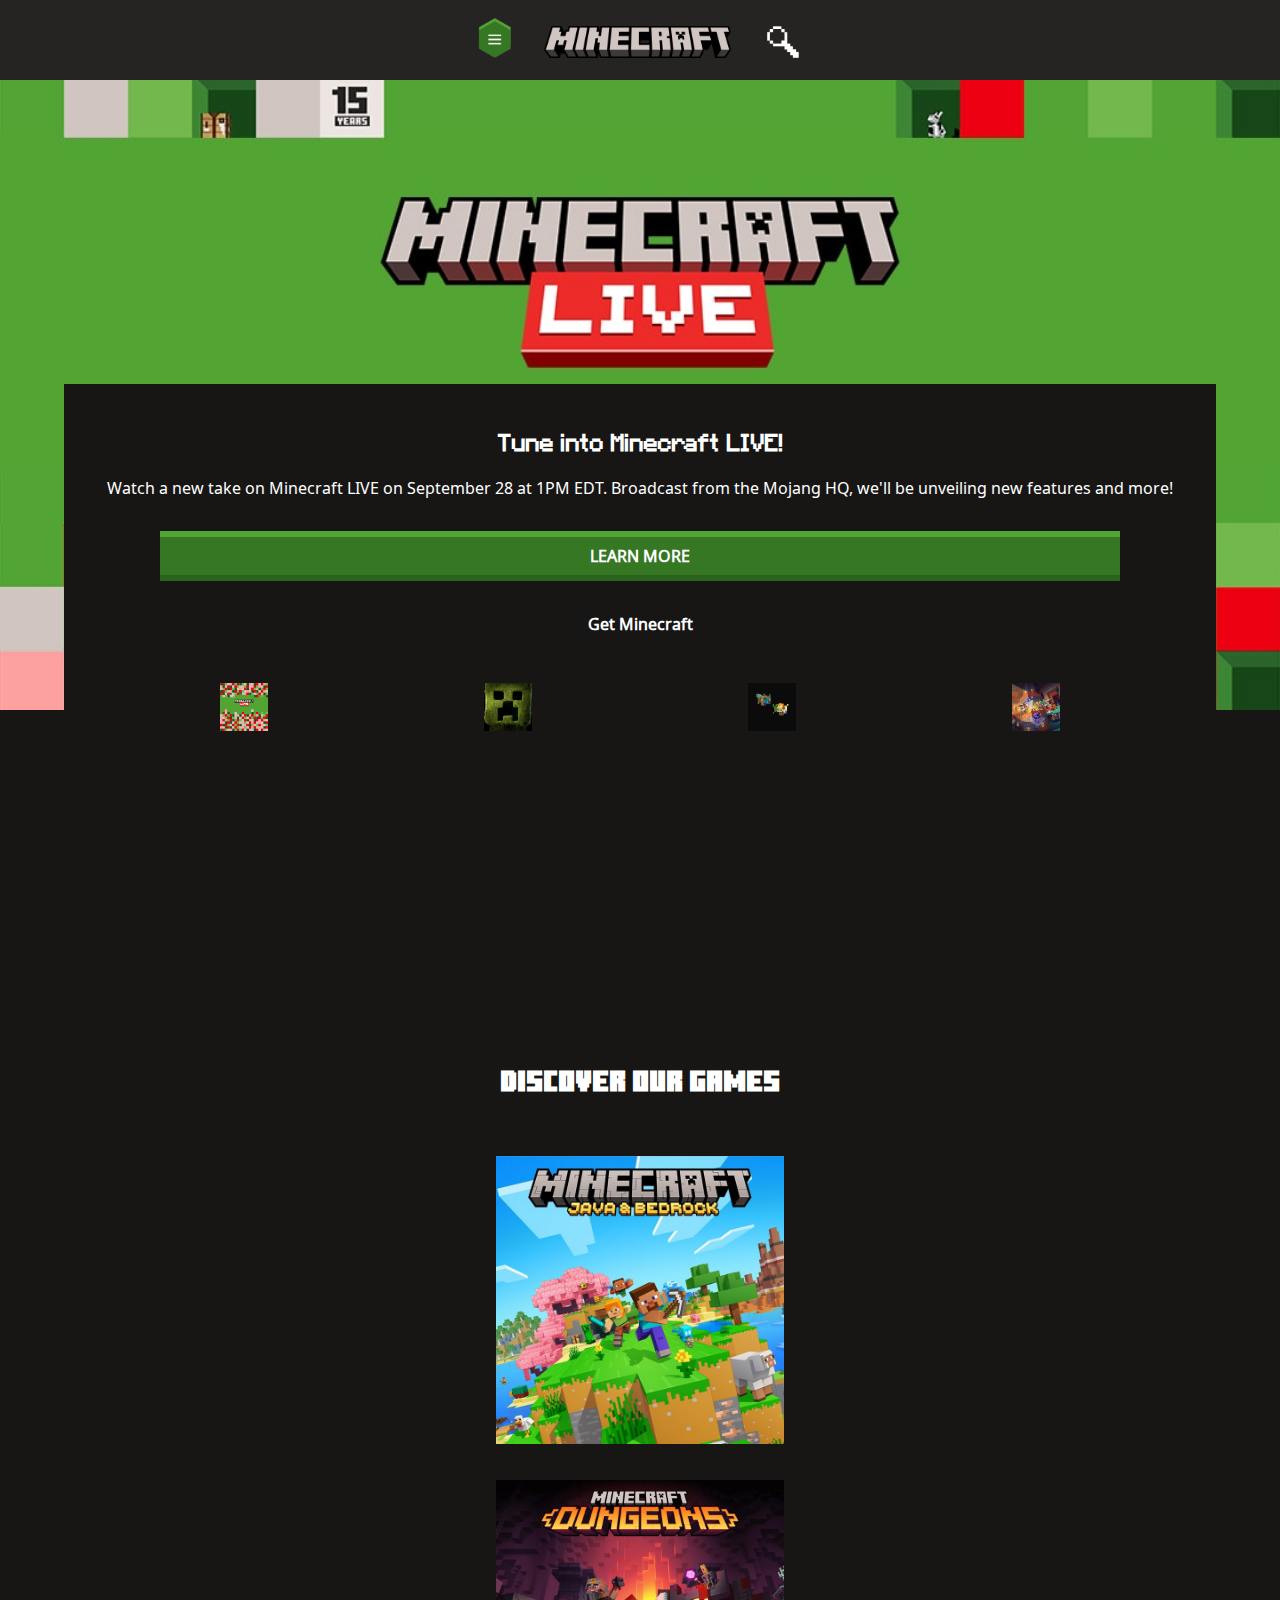
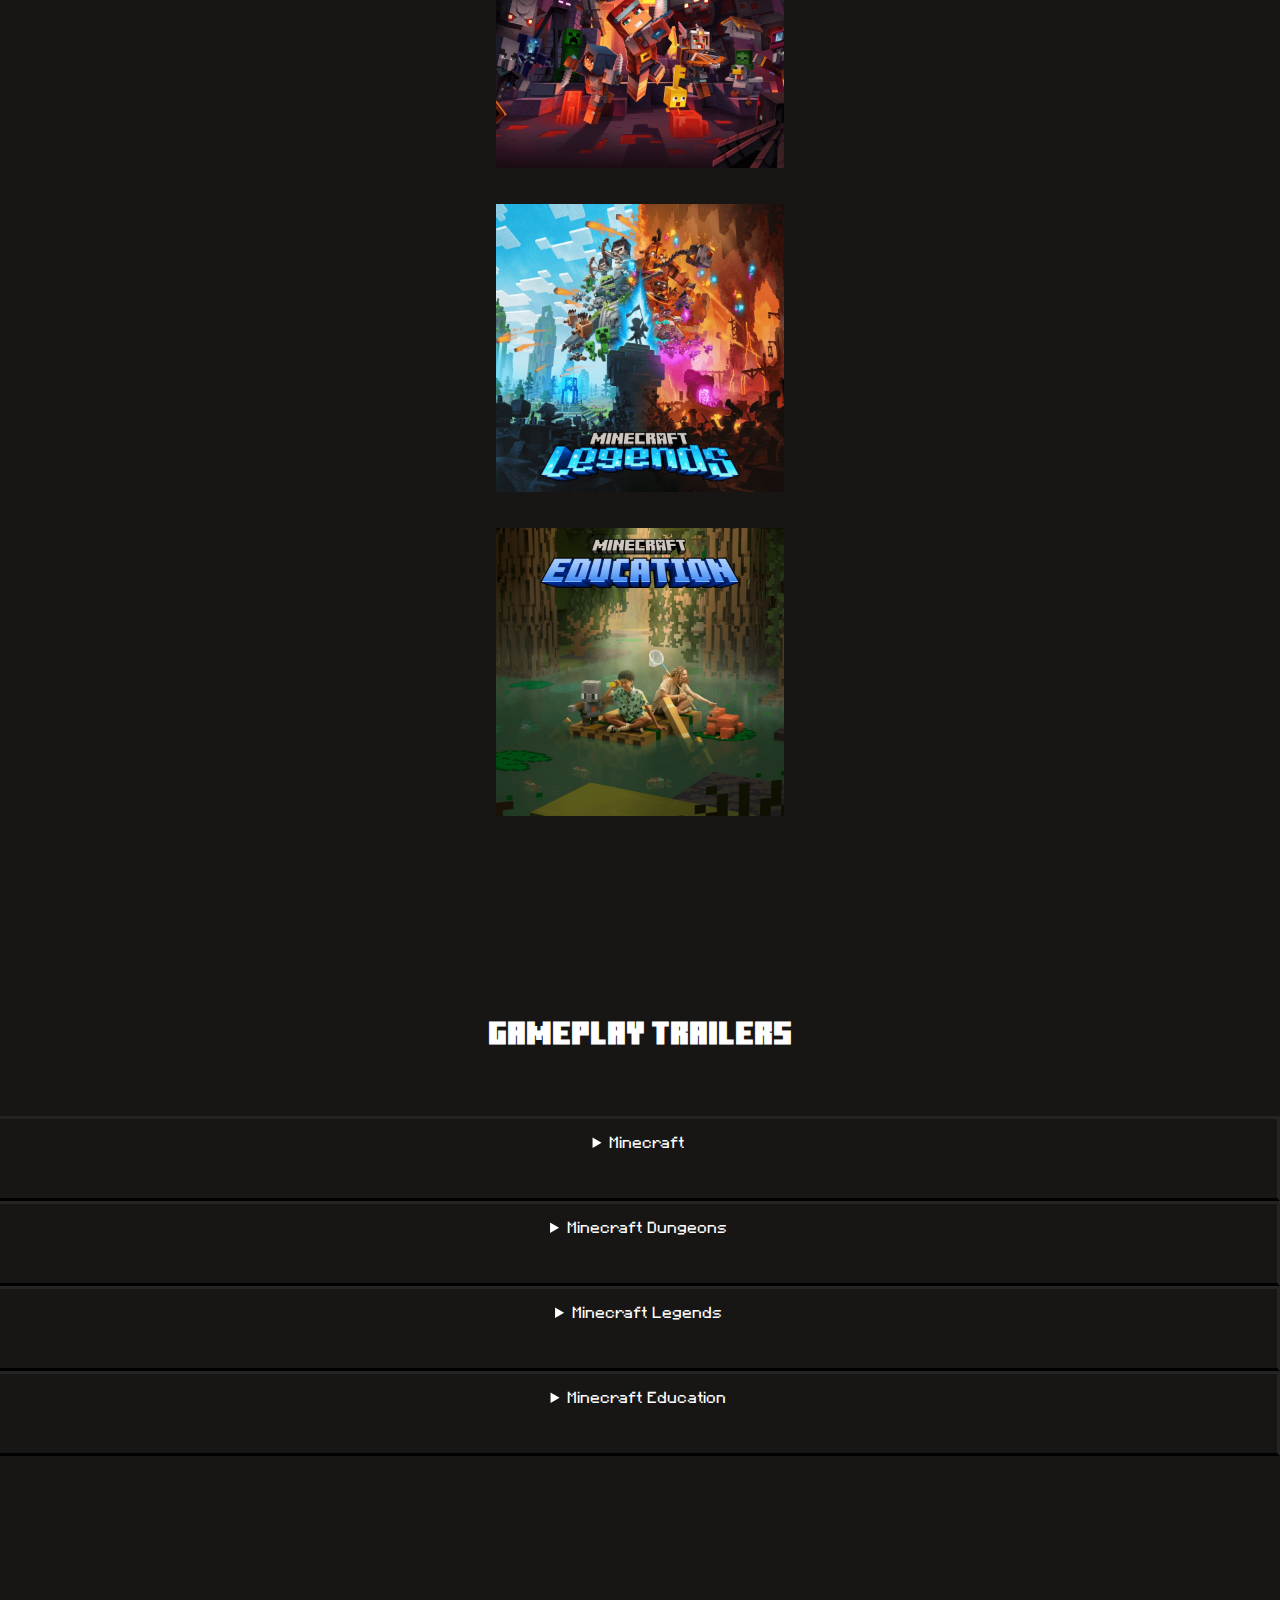
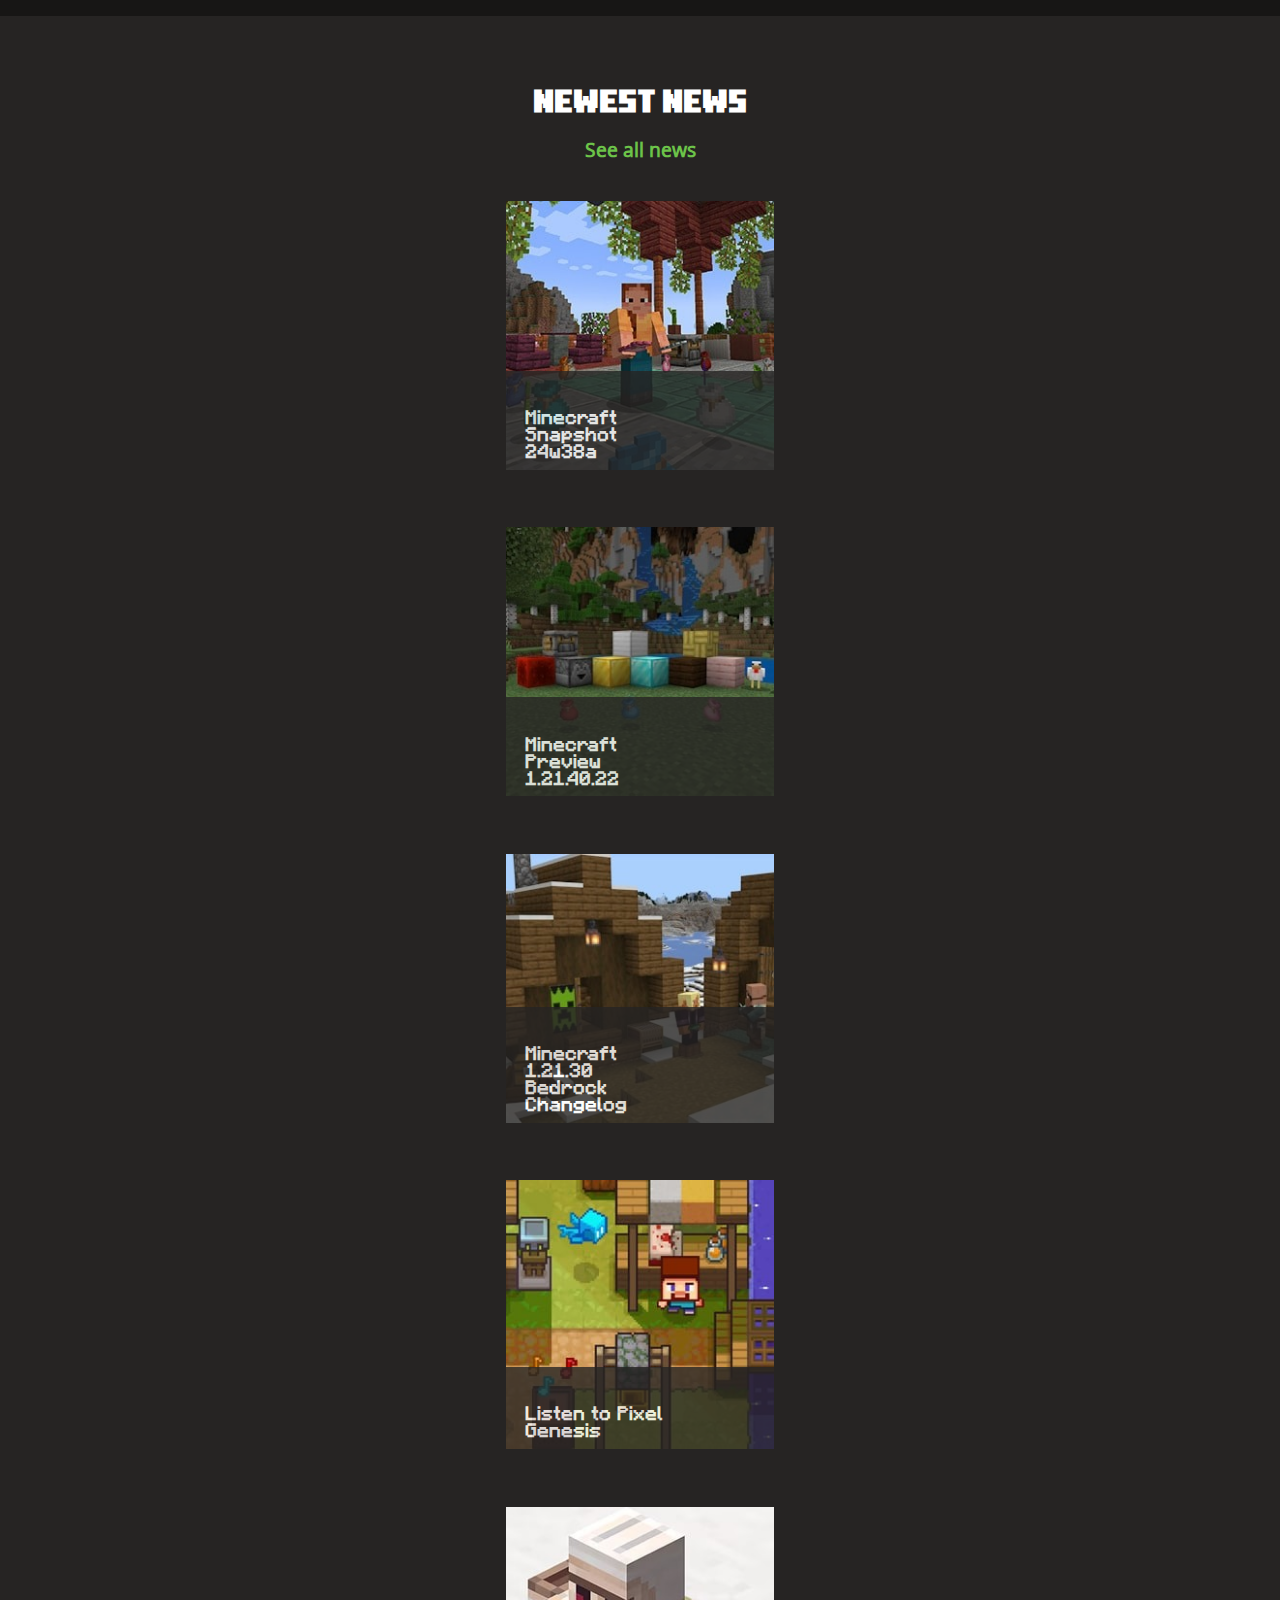
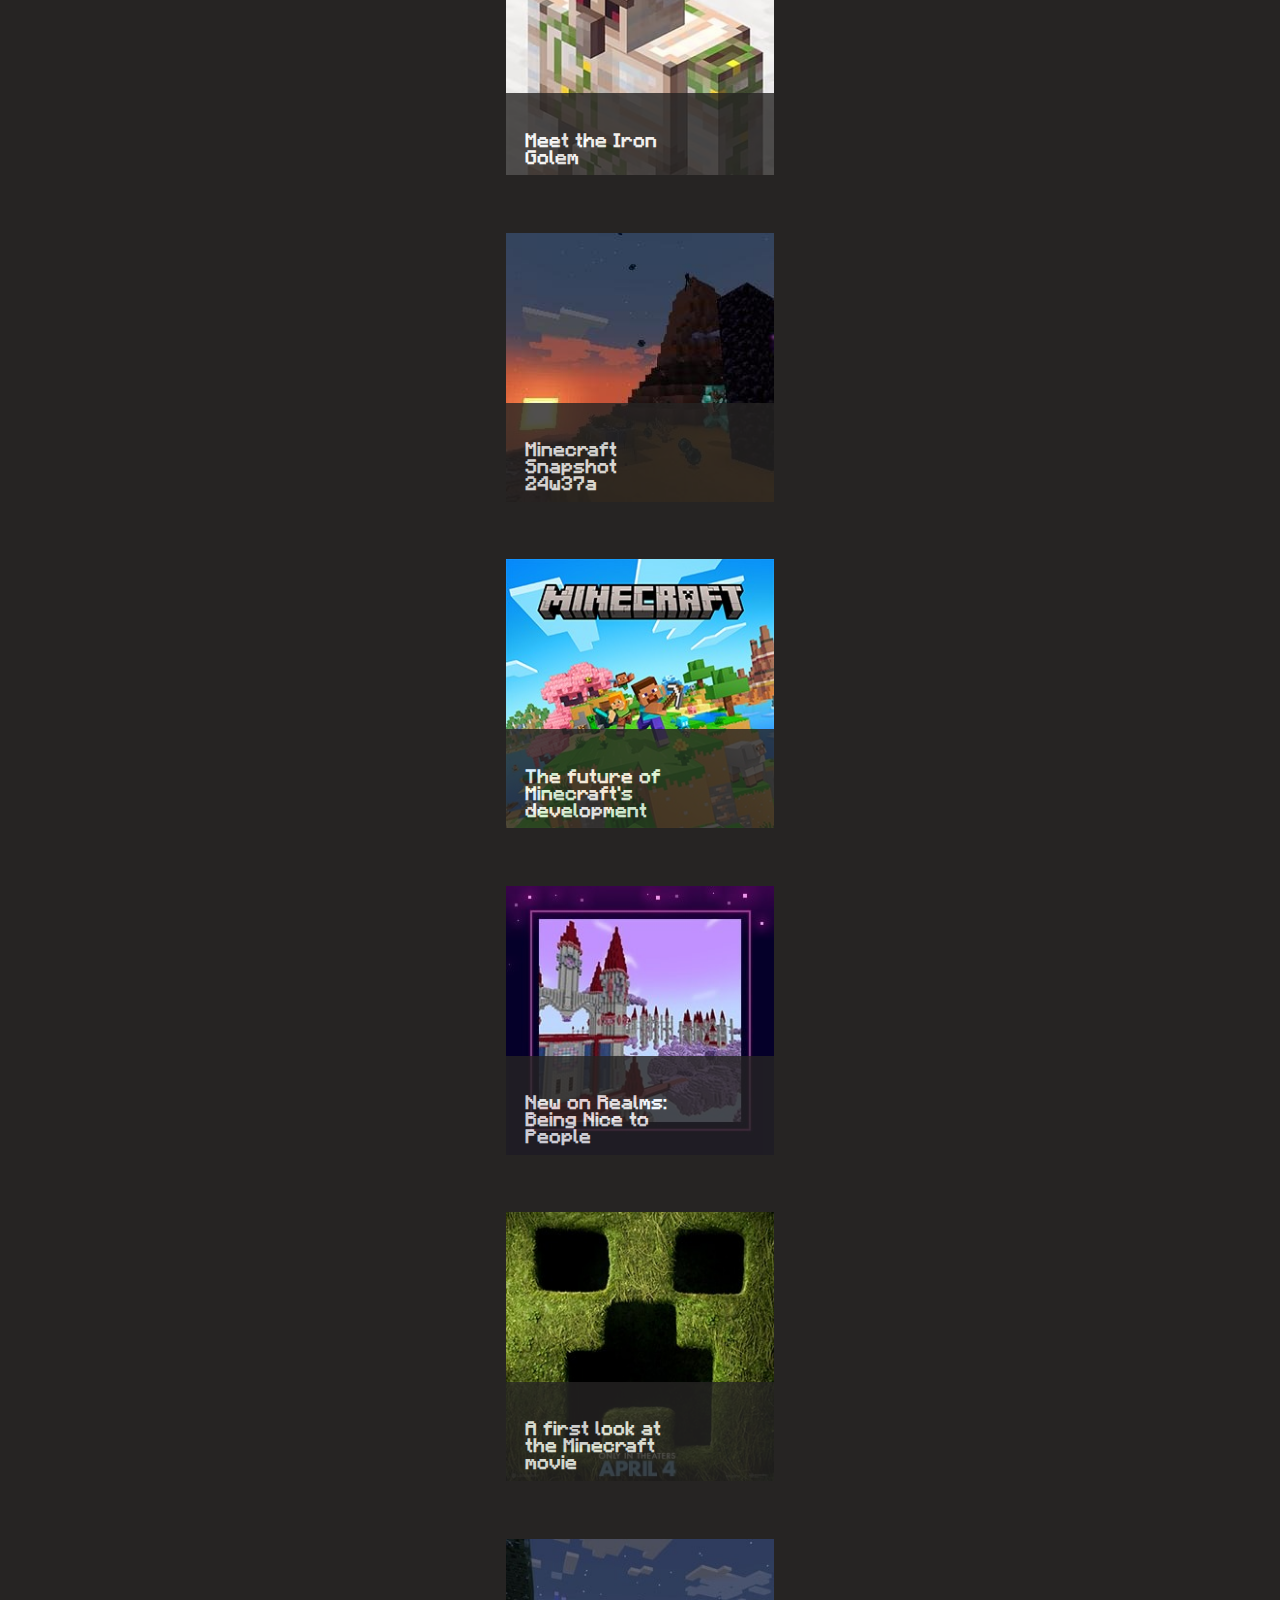
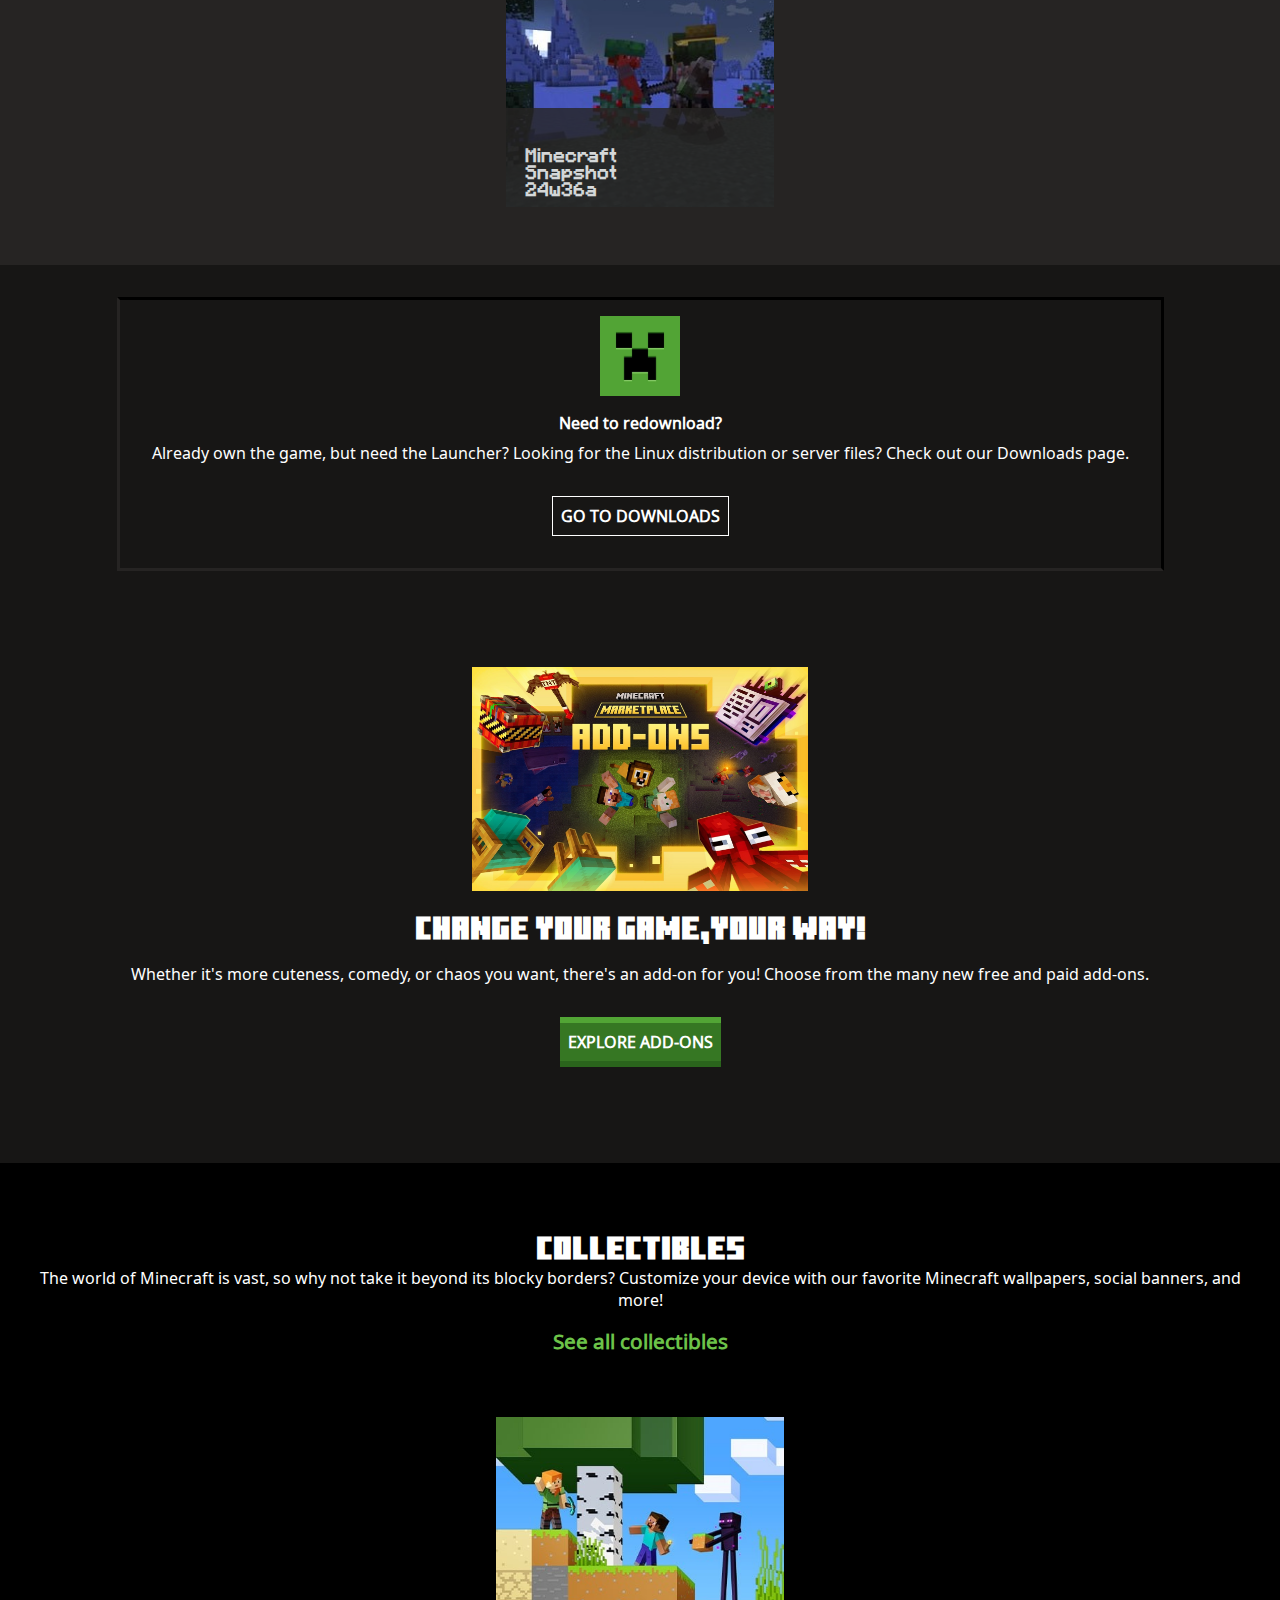
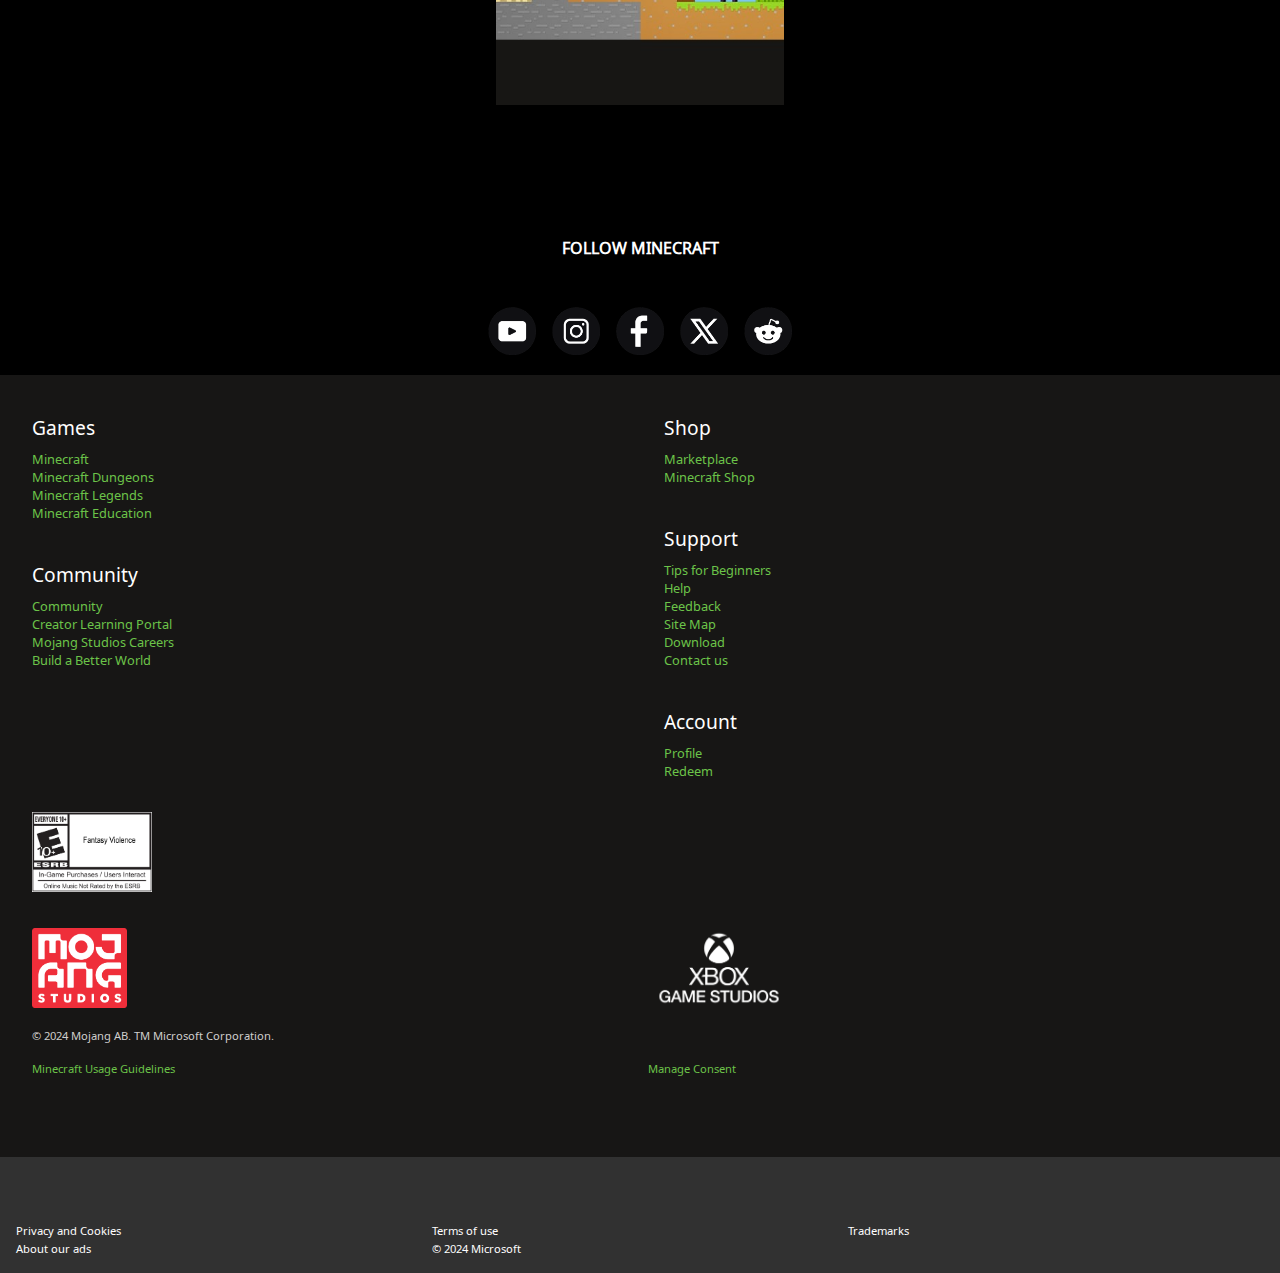
==== commit 8fd3e013: "Hamburger menu af" ====
--- a/index.html
+++ b/index.html
@@ -13,9 +13,11 @@
 <body id="page1">
 	<header>
 		<nav>
-			<button><img src="images/minecraft-logo.png" alt="Hamburger menu">
-			</button>
-			<ul>
+			<button id="hamburger"><img src="images/hamburger.png" alt="Icon to open Hamburger menu"></button>
+			<a href="index.html"><img src="images/minecraft-logo.png" alt="Minecraft Logo"></a>
+			<a href="#"><img src="images/search.png" alt="Search Icon"></a>
+			<ul>
+				<li><button id="afsluiten"><img src="images/kruisje.png" alt="Cross to close the hamburger menu"></button></li>
 				<li><a href="index.html"><img src="images/minecraft-logo.png" alt="Minecraft Logo"></a></li>
 				<li><a href="#">GAMES</a></li>
 				<li><a href="#">SHOP</a></li>
@@ -23,15 +25,14 @@
 				<li><a href="#">SUPPORT</a></li>
 				<li><a href="#">ACCOUNT</a></li>
 			</ul>
-			<a href="index.html"><img src="images/minecraft-logo.png" alt="Minecraft Logo"></a>
 		</nav>
 	</header>
 
 	<main>
-		<!-- Originele website heeft geen h1 -->
+		<!-- Originele website heeft geen zichtbare h1 -->
 		<h1 class="visually-hidden">Minecraft Homepage</h1>
 		<!-- Section 1 -->
-		<section>
+		<div>
 			<article>
 				<h2>Tune into Minecraft LIVE!</h2>
 				<p>Watch a new take on Minecraft LIVE on September 28 at 1PM EDT. 
@@ -49,7 +50,7 @@
 					<li><a href="#"><img src="images/tricky-trials.jpg" alt="Image"></a></li>
 				</ul>
 			</article>
-		</section>
+		</div>
 		<!-- Section 2 -->
 		<section>
 			<h2>DISCOVER OUR GAMES</h2>
@@ -65,6 +66,9 @@
 			<h2>GAMEPLAY TRAILERS</h2>
 			<details>
 				<summary>Minecraft</summary>
+				<video controls>
+					<source src="videos/minecraft.mp4" type="video/mp4">
+				</video>
 				<p>Explore your own unique worlds, survive the night, and create anything you can imagine!
 					Watch the sample video of Minecraft gameplay above, or select "watch the trailer" to see the full video on YouTube.</p>
 				<ul>	
@@ -75,6 +79,9 @@
 			</details>
 			<details>
 				<summary>Minecraft Dungeons</summary>
+				<video controls>
+					<source src="videos/minecraft-dungeons.mp4" type="video/mp4">
+				</video>
 				<p>Discover an action-adventure game inspired by classic dungeon crawlers
 					Watch the sample video of Minecraft Dungeons gameplay above, 
 					or select "watch the trailer" to see the full video on YouTube.</p>
@@ -86,6 +93,9 @@
 			</details>
 			<details>
 				<summary>Minecraft Legends</summary>
+				<video controls>
+					<source src="videos/minecraft-legends.mp4" type="video/mp4">
+				</video>
 				<p>Lead your allies in heroic battles in the action-strategy game Minecraft Legends.
 					Watch the sample video of Minecraft Legends gameplay above, 
 					or select "watch the trailer" to see the full video on YouTube.</p>
@@ -97,6 +107,9 @@
 			</details>
 			<details>
 				<summary>Minecraft Education</summary>
+				<video controls>
+					<source src="videos/minecraft-education.mp4" type="video/mp4">
+				</video>
 				<p>A game-based learning platform supporting thousands of educators in over 100 countries.
 					Watch the sample video of Minecraft Education gameplay above, 
 					or select "watch the trailer" to see the full video on YouTube.</p>
@@ -155,7 +168,7 @@
 			</ul>
 		</section>
 		<!-- Section 5 -->
-		<section>
+		<div>
 			<article>
 				<img src="images/launcher-creeper.jpg" alt="Creeper face">
 				<h2>Need to redownload?</h2>
@@ -166,7 +179,7 @@
 					</li>
 				</ul>
 			</article>
-		</section>
+		</div>
 		<!-- Section 6 -->
 		<section>
 			<img src="images/minecraft-marketplace-add-ons.jpg" alt="Minecraft Marketplace Add-ons">
@@ -185,28 +198,25 @@
 				Customize your device with our favorite Minecraft wallpapers, social banners, and more!</p>
 			<a href="#">See all collectibles</a>
 			<ul>
-				<li class="vollebreedte">
-					<h2>15-year Anniversary</h2>
-					<img src="images/15-year-anniversary.jpg" alt="15-year Anniversary">
-				</li>
+				<li><img src="images/15-year-anniversary.jpg" alt="15-year Anniversary"></li>
 			</ul>	
 		</section>
 		<!-- Section 8 -->
 		<section>
 			<h2>FOLLOW MINECRAFT</h2>
 			<ul>
-				<li><a href="#"><img src="images/" alt="YouTube"></a></li>
-				<li><a href="#"><img src="images/" alt="Instagram"></a></li>	
-				<li><a href="#"><img src="images/" alt="Facebook"></a></li>
-				<li><a href="#"><img src="images/" alt="X"></a></li>
-				<li><a href="#"><img src="images/" alt="Reddit"></a></li>
+				<li><a href="#"><img src="images/youtube.png" alt="YouTube"></a></li>
+				<li><a href="#"><img src="images/instagram.png" alt="Instagram"></a></li>	
+				<li><a href="#"><img src="images/facebook.png" alt="Facebook"></a></li>
+				<li><a href="#"><img src="images/x.png" alt="X"></a></li>
+				<li><a href="#"><img src="images/reddit.png" alt="Reddit"></a></li>
 			</ul>
 		</section>
 	</main>
 
 	<footer>
 		<!-- Section 1 -->
-		<section>
+		<div>
 			<ul>
 				<li><p>Games</p></li>
 				<li><a href="about.html">Minecraft</a></li>
@@ -234,9 +244,9 @@
 				<li><a href="#">Profile</a></li>
 				<li><a href="#">Redeem</a></li>
 			</ul>
-		</section>
+		</div>
 		<!-- Section 2 -->
-		<section>
+		<div>
 			<ul>
 				<li><img src="images/esrb.png" alt="ESRB Rating"></li>
 				<li><img src="images/mojang.png" alt="Mojang Logo"></li>
@@ -247,9 +257,9 @@
 				<li><a href="#">Minecraft Usage Guidelines</a></li>
 				<li><a href="#">Manage Consent</a></li>
 			</ul>
-		</section>
+		</div>
 		<!-- Section 3 -->
-		<section>
+		<div>
 			<ul>
 				<li><a href="#">Privacy and Cookies</a></li>
 				<li><a href="#">Terms of use</a></li>	
@@ -257,7 +267,7 @@
 				<li><a href="#">About our ads</a></li>
 				<li><a href="#">© 2024 Microsoft</a></li>
 			</ul>
-		</section>
+		</div>
 	</footer>
 
 	<script defer src="scripts/script.js"></script>
--- a/styling/style.css
+++ b/styling/style.css
@@ -33,7 +33,6 @@
 	--color-borderbottom1:#2A641C;
 	--color-bordertopactive:#51504F;
 	--color-textlink:#6cc349;
-	--color-footerlink:#93E073;
 	--color-footer:#313131;
 	--color-copyright:#D1CFCE;
 	--color-friends1:#8F6448;
@@ -93,19 +92,13 @@
 	min-height:5em;
 	background-color:var(--color-header);
 	display:flex;
-	justify-content:space-between;
+	justify-content:space-evenly;
 	position:sticky;
 	align-items:center;
 	top:0;
 	z-index:10;
 	flex-wrap:wrap;
 	padding:0;
-}
-
-header img {
-	height:2em;
-	width:auto;
-	vertical-align:middle;
 }
 
 header ul {
@@ -136,6 +129,35 @@
 	transform: translate(0%, 0%);
 }
 
+nav button img {
+	height:3em;
+	padding-right:1em;
+	padding-left:1em;
+}
+
+nav a img {
+	height:2em;
+	padding-right:1em;
+	padding-left:1em;
+}
+
+nav ul li:nth-of-type(1) {
+	border-bottom:none;
+}
+
+nav ul li:nth-of-type(1) img {
+	height:1.5em;
+}
+
+nav ul li:nth-of-type(2) {
+	display:flex;
+	justify-content:center;
+}
+
+nav ul li:nth-of-type(2) img {
+	height:2em;
+}
+
 img {
 	height:3em;
 	width:auto;
@@ -150,8 +172,23 @@
 	text-decoration:none;
 }
 
+button {
+	background-color:transparent;
+	border:none;
+}
+
+.button-klik {
+	transform:translateY(5px);
+	transition:transform 0.2 ease;
+}
+
+video {
+	width:20em;
+	padding-bottom:1em;
+}
+
 /* Pagina 1 Styling */
-#page1 main section:nth-of-type(1) {
+#page1 main div:nth-of-type(1) {
 	background-image:url("../images/minecraft-live.jpg");
 	background-position:center;
 	background-repeat:no-repeat;
@@ -165,14 +202,14 @@
 	margin-bottom:22em;
 }
 
-#page1 main section:nth-of-type(1) article:nth-of-type(1) {
+#page1 main div:nth-of-type(1) article:nth-of-type(1) {
 	position:absolute;
 	background-color:var(--color-background);
 	width:90vw;
 	top:24em;
 }
 
-#page1 main section:nth-of-type(1) article:nth-of-type(1) h2 {
+#page1 main div:nth-of-type(1) article:nth-of-type(1) h2 {
 	text-align:center;
 	color:var(--color-text);
 	font-size:1.5em;
@@ -183,17 +220,17 @@
 	padding-right:1em;
 }
 
-#page1 main section:nth-of-type(1) article:nth-of-type(1) p {
-	text-align:center;
-	color:var(--color-text);
-	font-size:1em;
-	font-family:noto;
-	padding-left:1em;
-	padding-right:1em;
-	padding-bottom:2em;
-}
-
-#page1 main section:nth-of-type(1) article:nth-of-type(1) a {
+#page1 main div:nth-of-type(1) article:nth-of-type(1) p {
+	text-align:center;
+	color:var(--color-text);
+	font-size:1em;
+	font-family:noto;
+	padding-left:1em;
+	padding-right:1em;
+	padding-bottom:2em;
+}
+
+#page1 main div:nth-of-type(1) article:nth-of-type(1) a {
 	color:var(--color-text);
 	font-size:1em;
 	display:flex;
@@ -203,7 +240,7 @@
 	font-weight:bold;
 }
 
-#page1 main section:nth-of-type(1) li:nth-of-type(1) p {
+#page1 main div:nth-of-type(1) li:nth-of-type(1) p {
 	background-color:var(--color-primary);
 	color:var(--color-text);
 	padding:.5em;
@@ -217,7 +254,7 @@
 	font-weight:bold;
 }
 
-#page1 main section:nth-of-type(2) {
+#page1 main section:nth-of-type(1) {
 	background-color:var(--color-background);
 	display: flex;
 	flex-direction:column;
@@ -232,7 +269,7 @@
 	padding-right:3em;
 }
 
-#page1 main section:nth-of-type(2) h2 {
+#page1 main section:nth-of-type(1) h2 {
 	text-align:center;
 	color:var(--color-text);
 	font-size:1.8em;
@@ -240,24 +277,24 @@
 	padding-bottom:2em;
 }
 
+#page1 main section:nth-of-type(1) {
+	display:flex;
+	justify-content:center;
+	align-items:center;
+	flex-direction:column;
+}
+
+#page1 main section:nth-of-type(1) img {
+	height:20em;
+	padding-bottom:2em;
+}
+
 #page1 main section:nth-of-type(2) {
-	display:flex;
-	justify-content:center;
-	align-items:center;
-	flex-direction:column;
-}
-
-#page1 main section:nth-of-type(2) img {
-	height:20em;
-	padding-bottom:2em;
-}
-
-#page1 main section:nth-of-type(3) {
 	background-color:var(--color-background);
 	padding-bottom:10em;
 }
 
-#page1 main section:nth-of-type(3) h2 {
+#page1 main section:nth-of-type(2) h2 {
 	text-align:center;
 	color:var(--color-text);
 	font-size:2em;
@@ -266,7 +303,7 @@
 	padding-bottom:2em;
 }
 
-#page1 main section:nth-of-type(3) details {
+#page1 main section:nth-of-type(2) details {
 	padding-left:2em;
 	padding-right:2em;
 	border-top:.2em solid var(--color-header);
@@ -279,7 +316,7 @@
 	padding:1em;
 }
 
-#page1 main section:nth-of-type(3) summary {
+#page1 main section:nth-of-type(2) summary {
 	color:var(--color-text);
 	font-size:1em;
 	font-family:mc7;
@@ -287,13 +324,28 @@
 	padding-bottom:2em;
 }
 
-#page1 main section:nth-of-type(3) p {
-	color:var(--color-text);
-	font-size:1em;
-	font-family:noto;
-}
-
-#page1 main section:nth-of-type(4) {
+#page1 main section:nth-of-type(2) li:nth-of-type(1) p {
+	background-color:var(--color-primary);
+	color:var(--color-text);
+	padding:.5em;
+	margin:0;
+	margin-left:6em;
+	margin-right:6em;
+	font-family:noto;
+	border-top:.4em solid var(--color-bordertop1);
+	border-bottom:.4em solid var(--color-borderbottom1);
+	margin-bottom:2em;
+	font-weight:bold;
+}
+
+#page1 main section:nth-of-type(2) p {
+	color:var(--color-text);
+	font-size:1em;
+	font-family:noto;
+	padding-bottom:1em;
+}
+
+#page1 main section:nth-of-type(3) {
 	background-color:var(--color-header);
 	display:flex;
 	justify-content:center;
@@ -301,7 +353,7 @@
 	flex-direction:column;
 }
 
-#page1 main section:nth-of-type(4) h2 {
+#page1 main section:nth-of-type(3) h2 {
 	text-align:center;
 	color:var(--color-text);
 	font-size:2em;
@@ -310,7 +362,7 @@
 	padding-bottom:.5em;
 }
 
-#page1 main section:nth-of-type(4) a {
+#page1 main section:nth-of-type(3) a {
 	color:var(--color-textlink);
 	font-size:1.2em;
 	display:flex;
@@ -320,26 +372,26 @@
 	font-weight:bold;
 }
 
-#page1 main section:nth-of-type(4) ul:nth-of-type(1) h2 {
+#page1 main section:nth-of-type(3) ul:nth-of-type(1) h2 {
 	font-size:1.2em;
 	font-family:mc7;
 	padding-right:5em;
 	text-align:left;
 }
 
-#page1 main section:nth-of-type(4) img {
+#page1 main section:nth-of-type(3) img {
 	height:15em;
 	padding-bottom:1em;
 }
 
-#page1 main section:nth-of-type(5) {
-	display:flex;
-	justify-content:center;
-	align-items:center;
-	flex-direction:column;
-}
-
-#page1 main section:nth-of-type(5) article:nth-of-type(1) {
+#page1 main div:nth-of-type(2) {
+	display:flex;
+	justify-content:center;
+	align-items:center;
+	flex-direction:column;
+}
+
+#page1 main div:nth-of-type(2) article:nth-of-type(1) {
 	background-color:var(--color-background);
 	display:flex;
 	justify-content:center;
@@ -353,19 +405,19 @@
 	margin-bottom:6em;
 }
 
-#page1 main section:nth-of-type(5) article:nth-of-type(1) img {
+#page1 main div:nth-of-type(2) article:nth-of-type(1) img {
 	margin:1em;
 	height:5em;
 }
 
-#page1 main section:nth-of-type(5) article:nth-of-type(1) h2 {
+#page1 main div:nth-of-type(2) article:nth-of-type(1) h2 {
 	color:var(--color-text);
 	font-size:1em;
 	font-family:noto;
 	padding-bottom:.5em;
 }
 
-#page1 main section:nth-of-type(5) article:nth-of-type(1) p {
+#page1 main div:nth-of-type(2) article:nth-of-type(1) p {
 	text-align:center;
 	color:var(--color-text);
 	font-size:1em;
@@ -375,7 +427,7 @@
 	padding-bottom:2em;
 }
 
-#page1 main section:nth-of-type(5) li:nth-of-type(1) p {
+#page1 main div:nth-of-type(2) li:nth-of-type(1) p {
 	background-color:var(--color-background);
 	color:var(--color-text);
 	padding:.5em;
@@ -385,19 +437,19 @@
 	font-weight:bold;
 }
 
-#page1 main section:nth-of-type(6) {
-	display:flex;
-	justify-content:center;
-	align-items:center;
-	flex-direction:column;
-}
-
-#page1 main section:nth-of-type(6) img {
+#page1 main section:nth-of-type(4) {
+	display:flex;
+	justify-content:center;
+	align-items:center;
+	flex-direction:column;
+}
+
+#page1 main section:nth-of-type(4) img {
 	height:15em;
 	padding-bottom:1em;
 }
 
-#page1 main section:nth-of-type(6) h2 {
+#page1 main section:nth-of-type(4) h2 {
 	text-align:center;
 	color:var(--color-text);
 	font-size:2em;
@@ -405,7 +457,7 @@
 	padding-bottom:.5em;
 }
 
-#page1 main section:nth-of-type(6) p {
+#page1 main section:nth-of-type(4) p {
 	text-align:center;
 	color:var(--color-text);
 	font-size:1em;
@@ -415,7 +467,7 @@
 	padding-bottom:2em;
 }
 
-#page1 main section:nth-of-type(6) li:nth-of-type(1) p {
+#page1 main section:nth-of-type(4) li:nth-of-type(1) p {
 	background-color:var(--color-primary);
 	color:var(--color-text);
 	padding:.5em;
@@ -426,7 +478,7 @@
 	font-weight:bold;
 }
 
-#page1 main section:nth-of-type(7) {
+#page1 main section:nth-of-type(5) {
 	background-color:var(--color-background2);
 	display:flex;
 	justify-content:center;
@@ -435,7 +487,7 @@
 	padding-bottom:8em;
 }
 
-#page1 main section:nth-of-type(7) h2 {
+#page1 main section:nth-of-type(5) h2 {
 	text-align:center;
 	color:var(--color-text);
 	font-size:2em;
@@ -443,17 +495,17 @@
 	padding-top:2em;
 }
 
-#page1 main section:nth-of-type(7) p {
-	text-align:center;
-	color:var(--color-text);
-	font-size:1em;
-	font-family:noto;
-	padding-left:1em;
-	padding-right:1em;
-	padding-bottom:1em;
-}
-
-#page1 main section:nth-of-type(7) a {
+#page1 main section:nth-of-type(5) p {
+	text-align:center;
+	color:var(--color-text);
+	font-size:1em;
+	font-family:noto;
+	padding-left:1em;
+	padding-right:1em;
+	padding-bottom:1em;
+}
+
+#page1 main section:nth-of-type(5) a {
 	color:var(--color-textlink);
 	font-size:1.3em;
 	display:flex;
@@ -463,22 +515,22 @@
 	font-weight:bold;
 }
 
-#page1 main section:nth-of-type(7) ul:nth-of-type(1) h2 {
+#page1 main section:nth-of-type(5) ul:nth-of-type(1) h2 {
 	font-size:1.2em;
 	font-family:noto;
 	text-align:left;
 }
 
-#page1 main section:nth-of-type(7) img {
+#page1 main section:nth-of-type(5) img {
 	height:18em;
 }
 
-#page1 main section:nth-of-type(8) {
+#page1 main section:nth-of-type(6) {
 	background-color:var(--color-background2);
 	padding-bottom:1em;
 }
 
-#page1 main section:nth-of-type(8) h2 {
+#page1 main section:nth-of-type(6) h2 {
 	text-align:center;
 	color:var(--color-text);
 	font-size:1em;
@@ -486,14 +538,15 @@
 	padding-bottom:3em;
 }
 
-#page1 main section:nth-of-type(8) ul {
+#page1 main section:nth-of-type(6) ul {
 	display:grid;
 	grid-template-columns:repeat(5, 1fr);
 	display:flex;
 	justify-content:center;
-}
-
-footer section:nth-of-type(1) {
+	grid-gap:1em;
+}
+
+footer div:nth-of-type(1) {
 	display:grid;
 	grid-template-columns:repeat(2, 1fr);
 	grid-template-rows:1fr;
@@ -504,7 +557,7 @@
 	padding-bottom:2em;
 }
 
-footer section:nth-of-type(1) p {
+footer div:nth-of-type(1) p {
 	color:var(--color-text);
 	font-family:noto;
 	font-size:1.2em;
@@ -512,19 +565,19 @@
 	padding-top:2em;
 }
 
-footer section:nth-of-type(1) a {
-	color:var(--color-footerlink);
+footer div:nth-of-type(1) a {
+	color:var(--color-textlink);
 	font-family:noto;
 	font-size:.8em;
 	padding-bottom:.5em;
 }
 
-footer section:nth-of-type(2) {
+footer div:nth-of-type(2) {
 	padding-bottom:5em;
 }
 
 /* Bron: ChatGPT, Prompt: Hoe krijg ik één plaatje boven en twee naast elkaar beneden? */
-footer section:nth-of-type(2) ul:nth-of-type(1) {
+footer div:nth-of-type(2) ul:nth-of-type(1) {
     display:grid;
     grid-template-columns:repeat(2, 1fr);
     grid-template-rows:auto auto;
@@ -533,23 +586,23 @@
 	padding-right:2em;
 }
 
-footer section:nth-of-type(2) ul:nth-of-type(1) li:nth-child(1) {
+footer div:nth-of-type(2) ul:nth-of-type(1) li:nth-child(1) {
     grid-column:span 2;
 }
 
-footer section:nth-of-type(2) ul:nth-of-type(1) li:nth-child(2),
-footer section:nth-of-type(2) ul:nth-of-type(1) li:nth-child(3) {
+footer div:nth-of-type(2) ul:nth-of-type(1) li:nth-child(2),
+footer div:nth-of-type(2) ul:nth-of-type(1) li:nth-child(3) {
     
     grid-column:span 1;
 }
 /* */
 
-footer section:nth-of-type(2) img {
+footer div:nth-of-type(2) img {
 	height:6em;
 	padding-bottom:1em;
 }
 
-footer section:nth-of-type(2) ul:nth-of-type(2) {
+footer div:nth-of-type(2) ul:nth-of-type(2) {
     display:grid;
     grid-template-columns:repeat(2, 1fr);
     grid-template-rows:auto auto;
@@ -558,40 +611,40 @@
 	gap:1em;
 }
 
-footer section:nth-of-type(2) ul:nth-of-type(2) li:nth-child(1) {
+footer div:nth-of-type(2) ul:nth-of-type(2) li:nth-child(1) {
     grid-column:span 2;
 }
 
-footer section:nth-of-type(2) ul:nth-of-type(2) li:nth-child(2),
-footer section:nth-of-type(2) ul:nth-of-type(2) li:nth-child(3) {
+footer div:nth-of-type(2) ul:nth-of-type(2) li:nth-child(2),
+footer div:nth-of-type(2) ul:nth-of-type(2) li:nth-child(3) {
     
     grid-column:span 1;
 }
 
-footer section:nth-of-type(2) a {
-	color:var(--color-footerlink);
+footer div:nth-of-type(2) a {
+	color:var(--color-textlink);
 	font-family:noto;
 	font-size:.7em;
 }
 
-footer section:nth-of-type(2) p {
+footer div:nth-of-type(2) p {
 	color:var(--color-copyright);
 	font-family:noto;
 	font-size:.7em;
 }
 
-footer section:nth-of-type(3) a {
+footer div:nth-of-type(3) a {
 	color:var(--color-text);
 	font-family:noto;
 	font-size:.7em;
 }
 
-footer section:nth-of-type(3) {
+footer div:nth-of-type(3) {
 	background-color:var(--color-footer);
 	padding:1em;
 }
 
-footer section:nth-of-type(3) ul:nth-of-type(1) {
+footer div:nth-of-type(3) ul:nth-of-type(1) {
 	display:grid;
 	grid-template-columns:repeat(3, 1fr);
 	padding-top:3em;
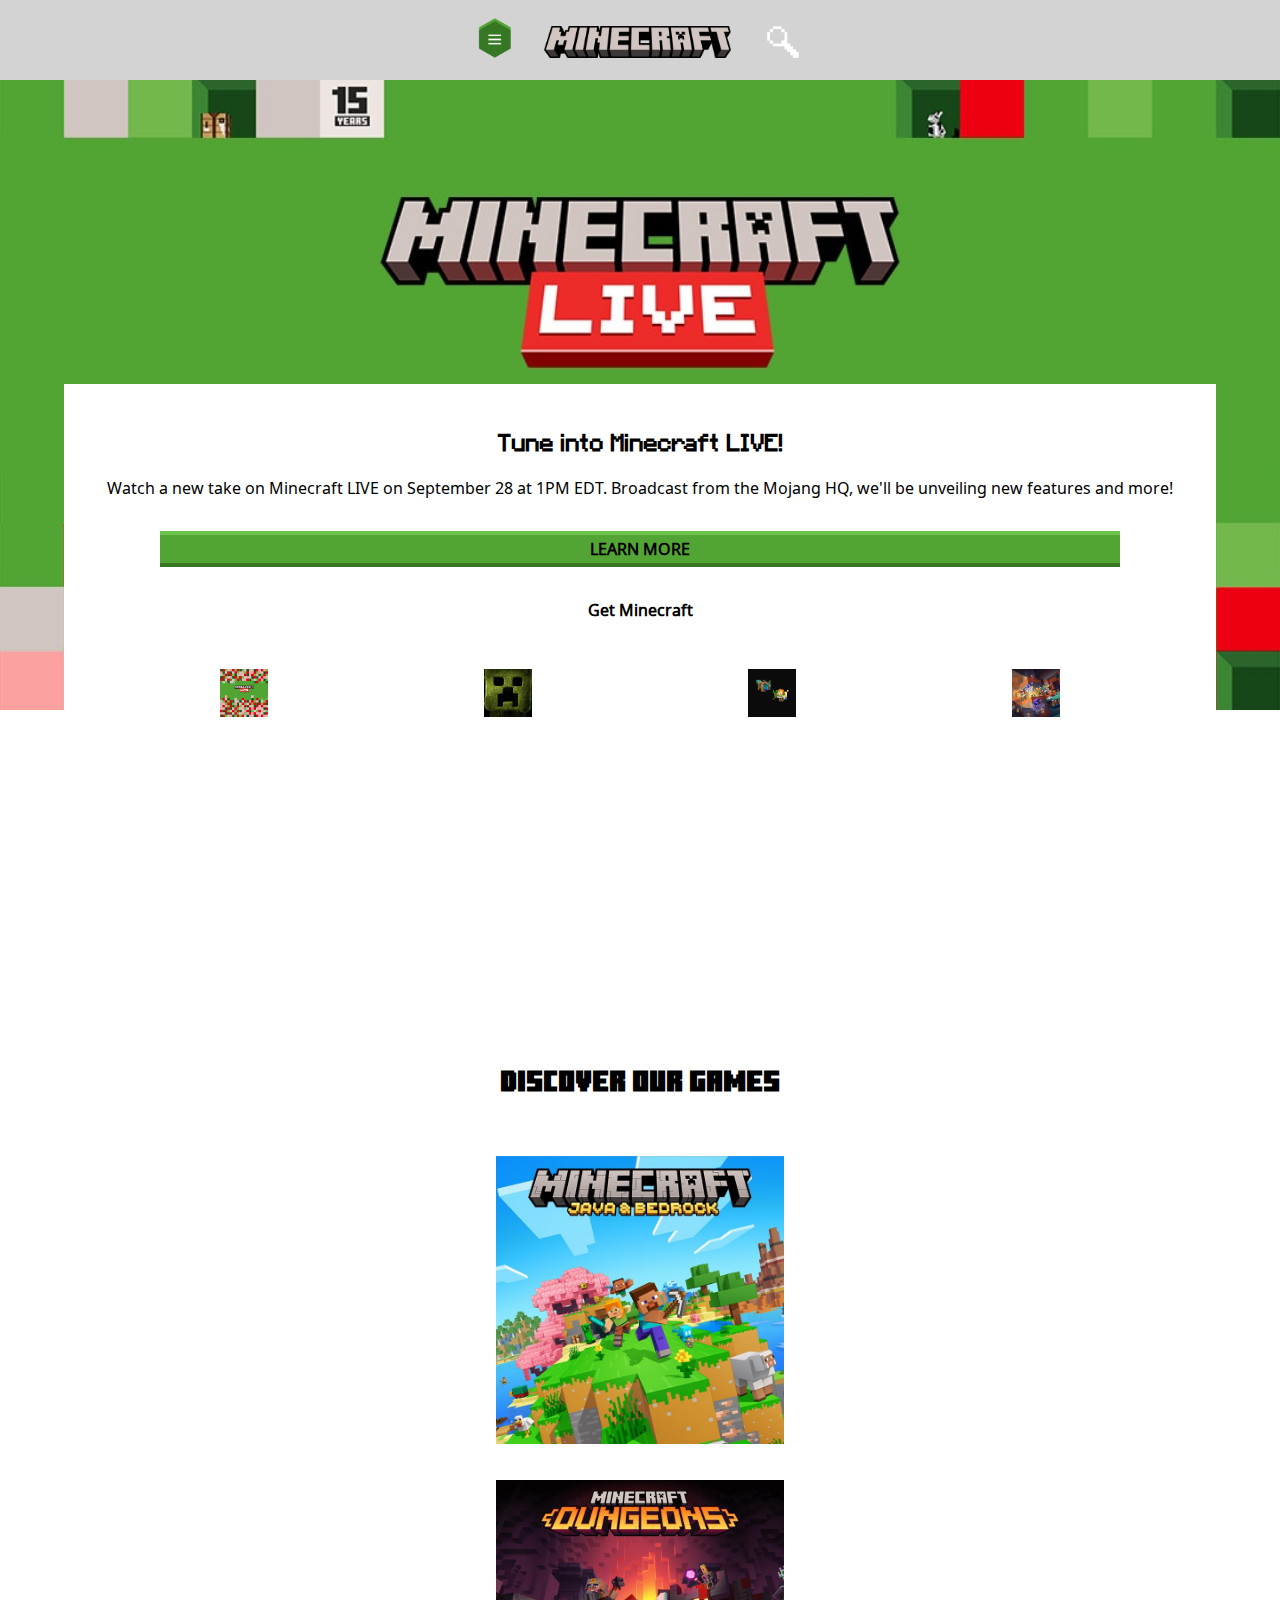
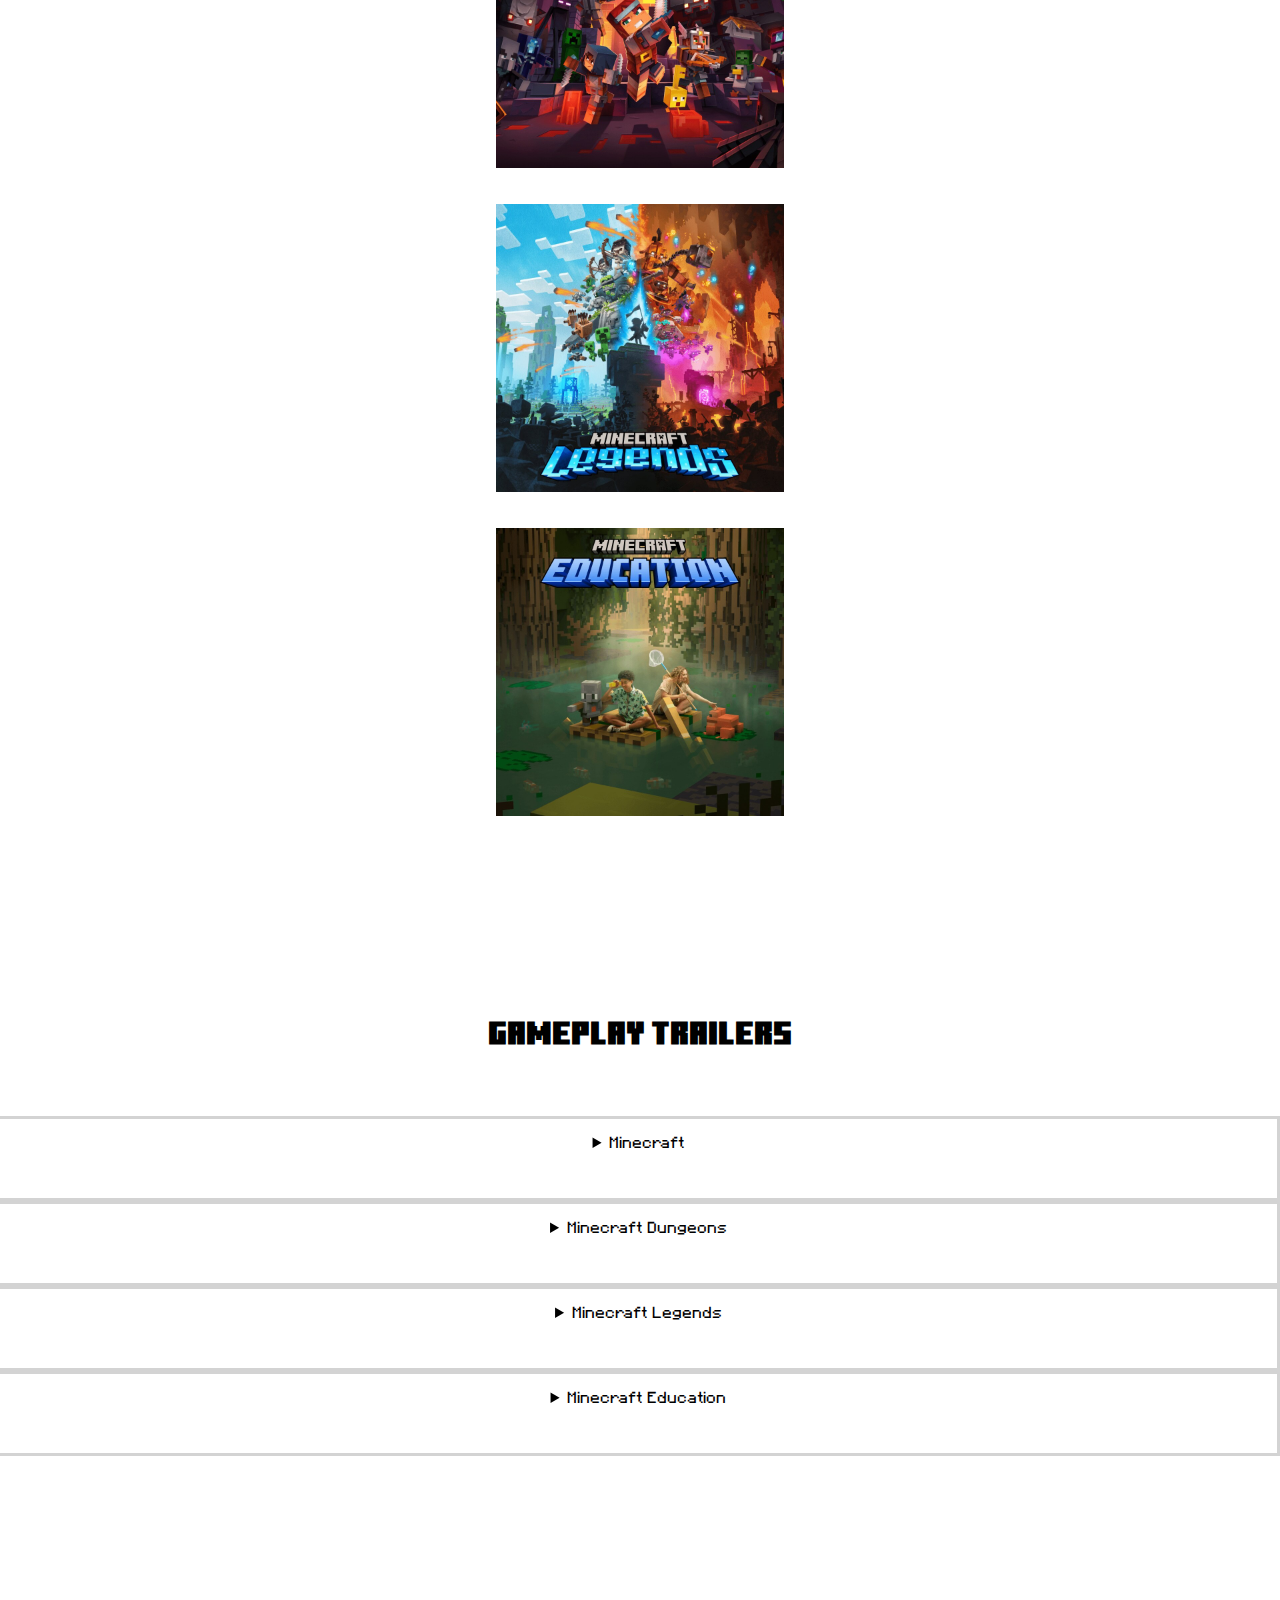
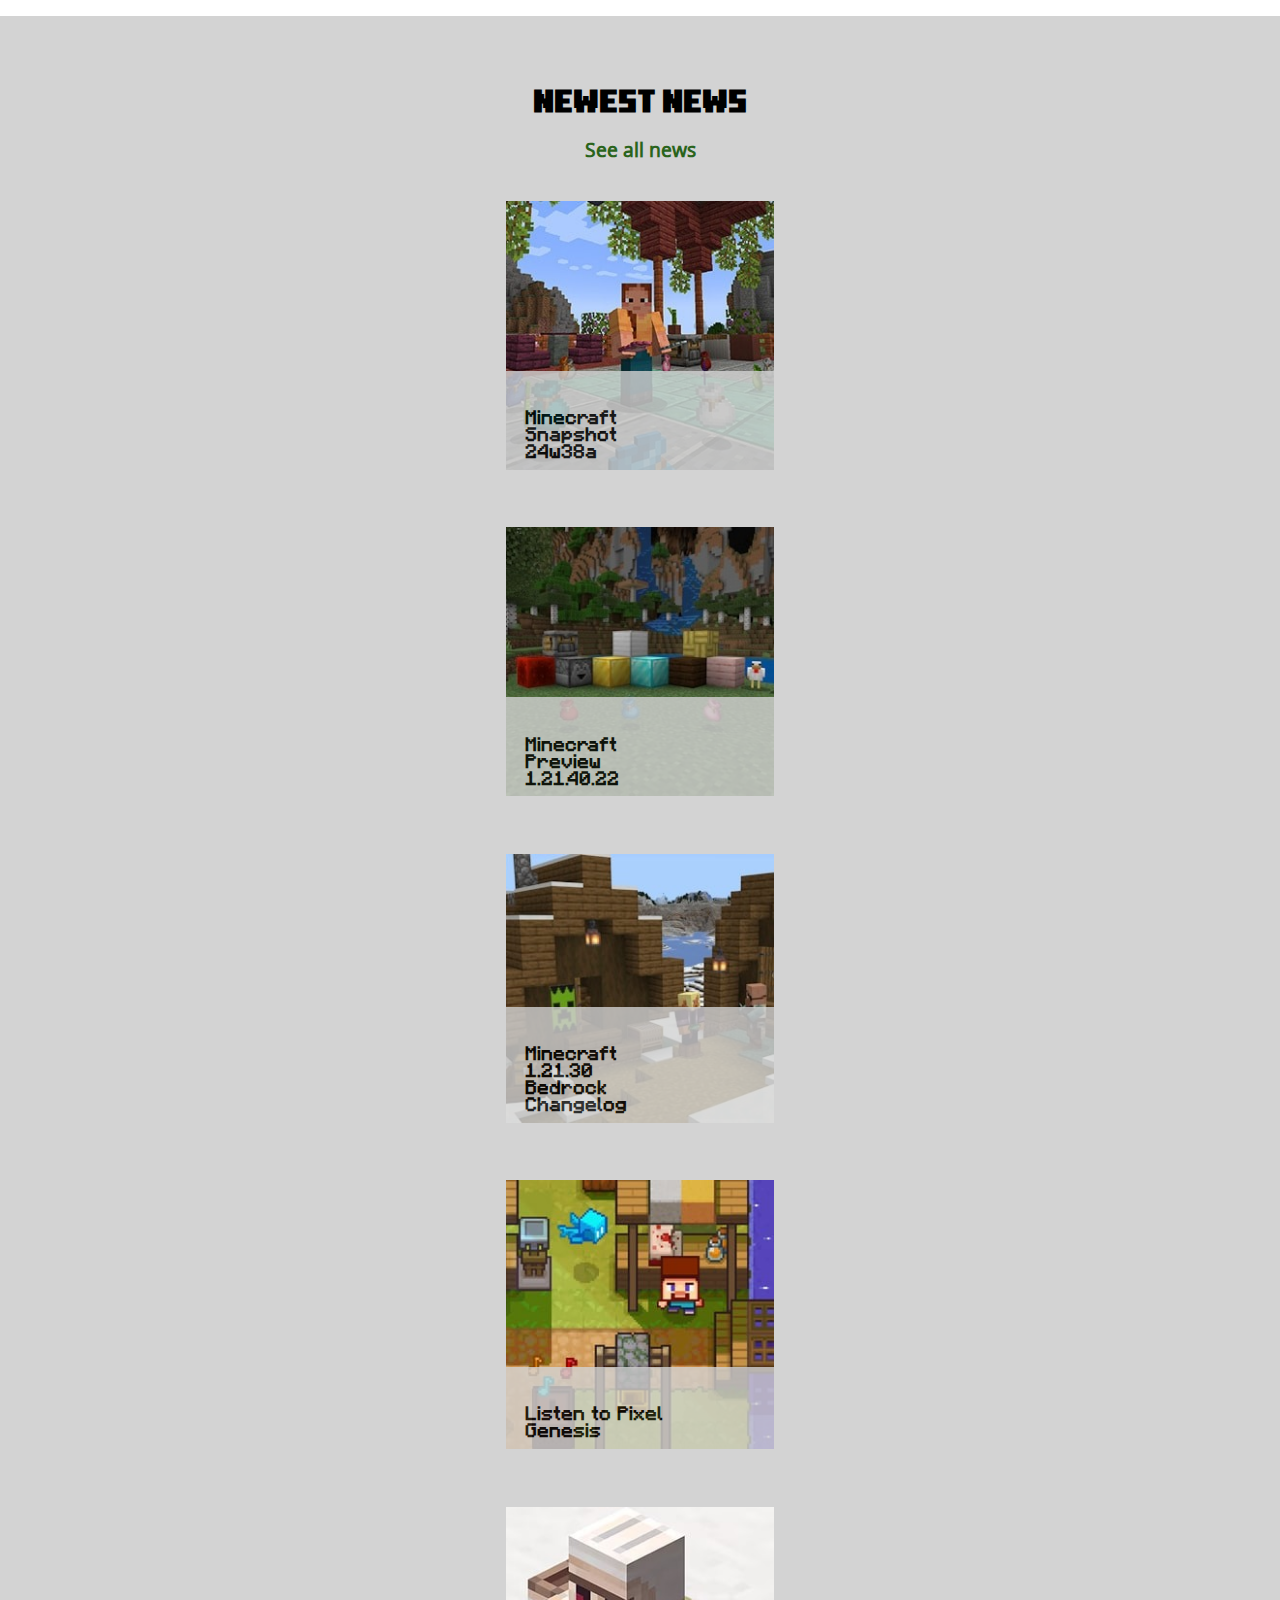
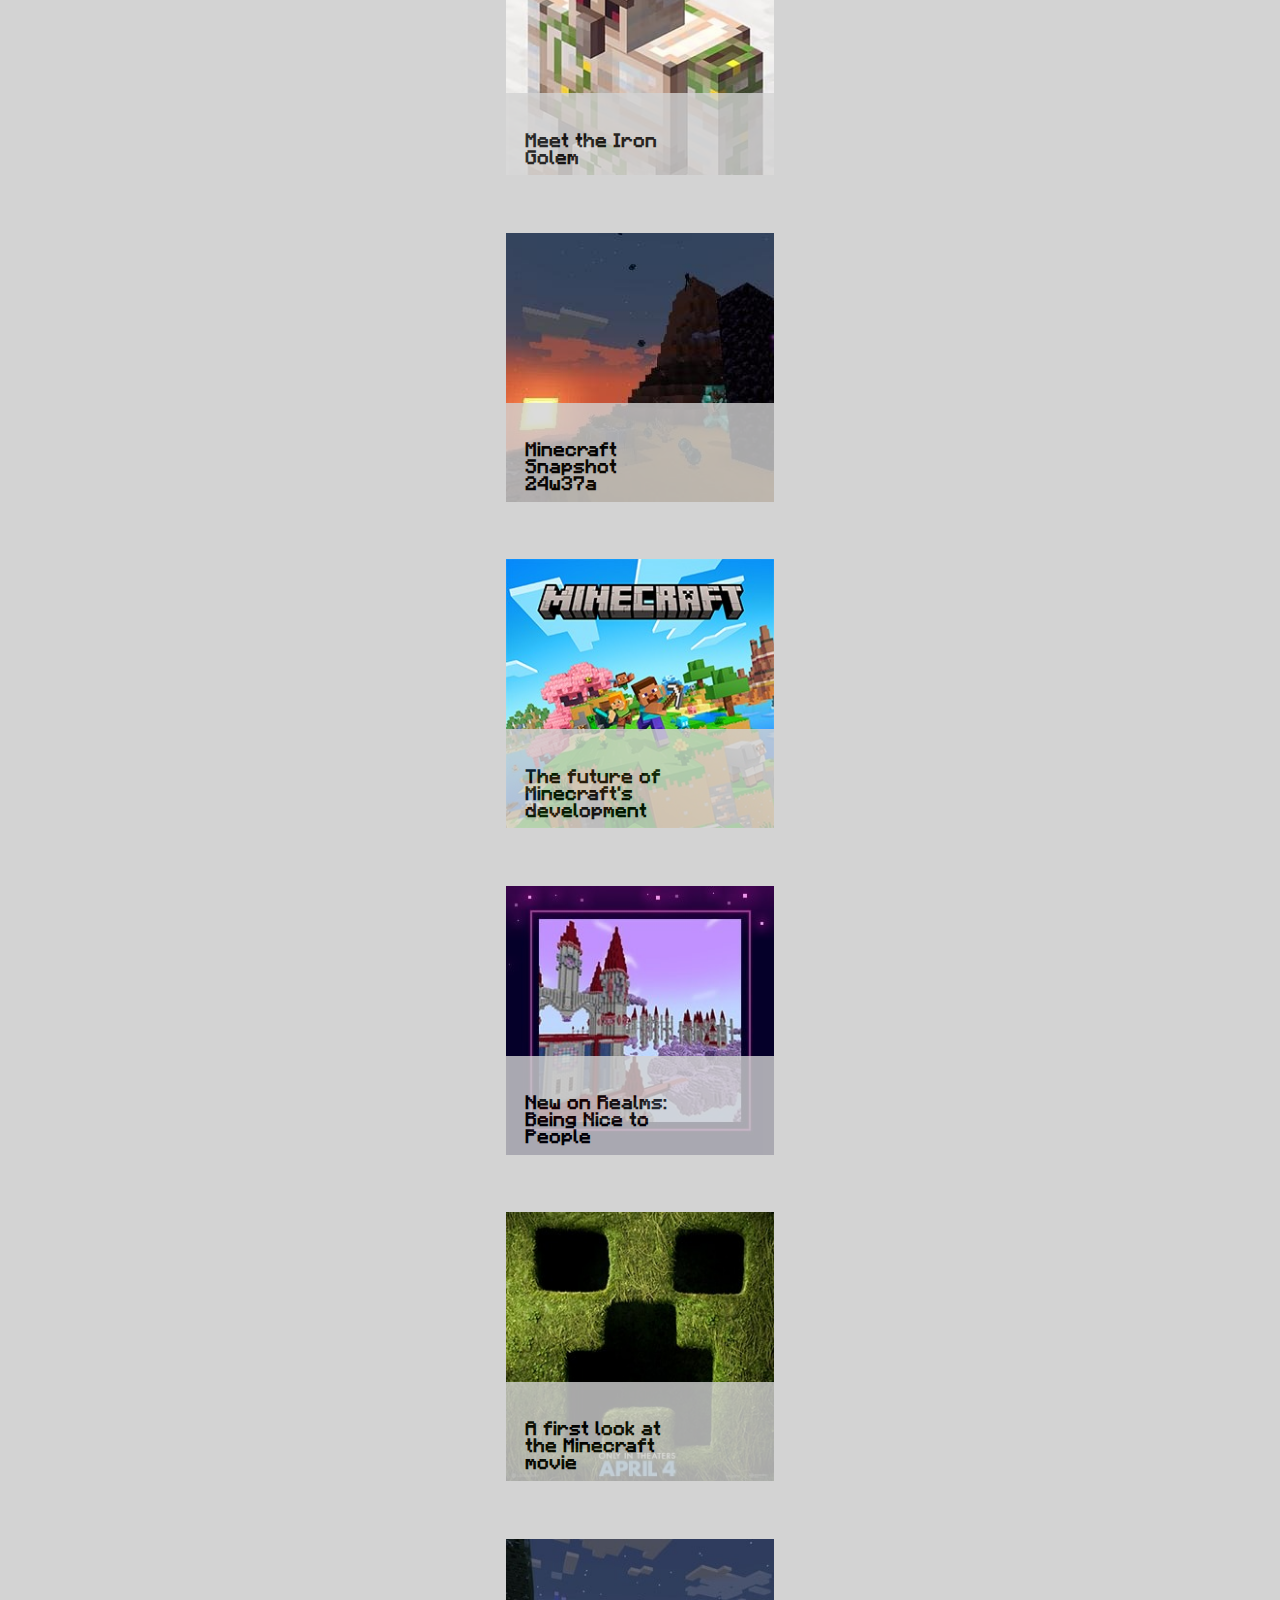
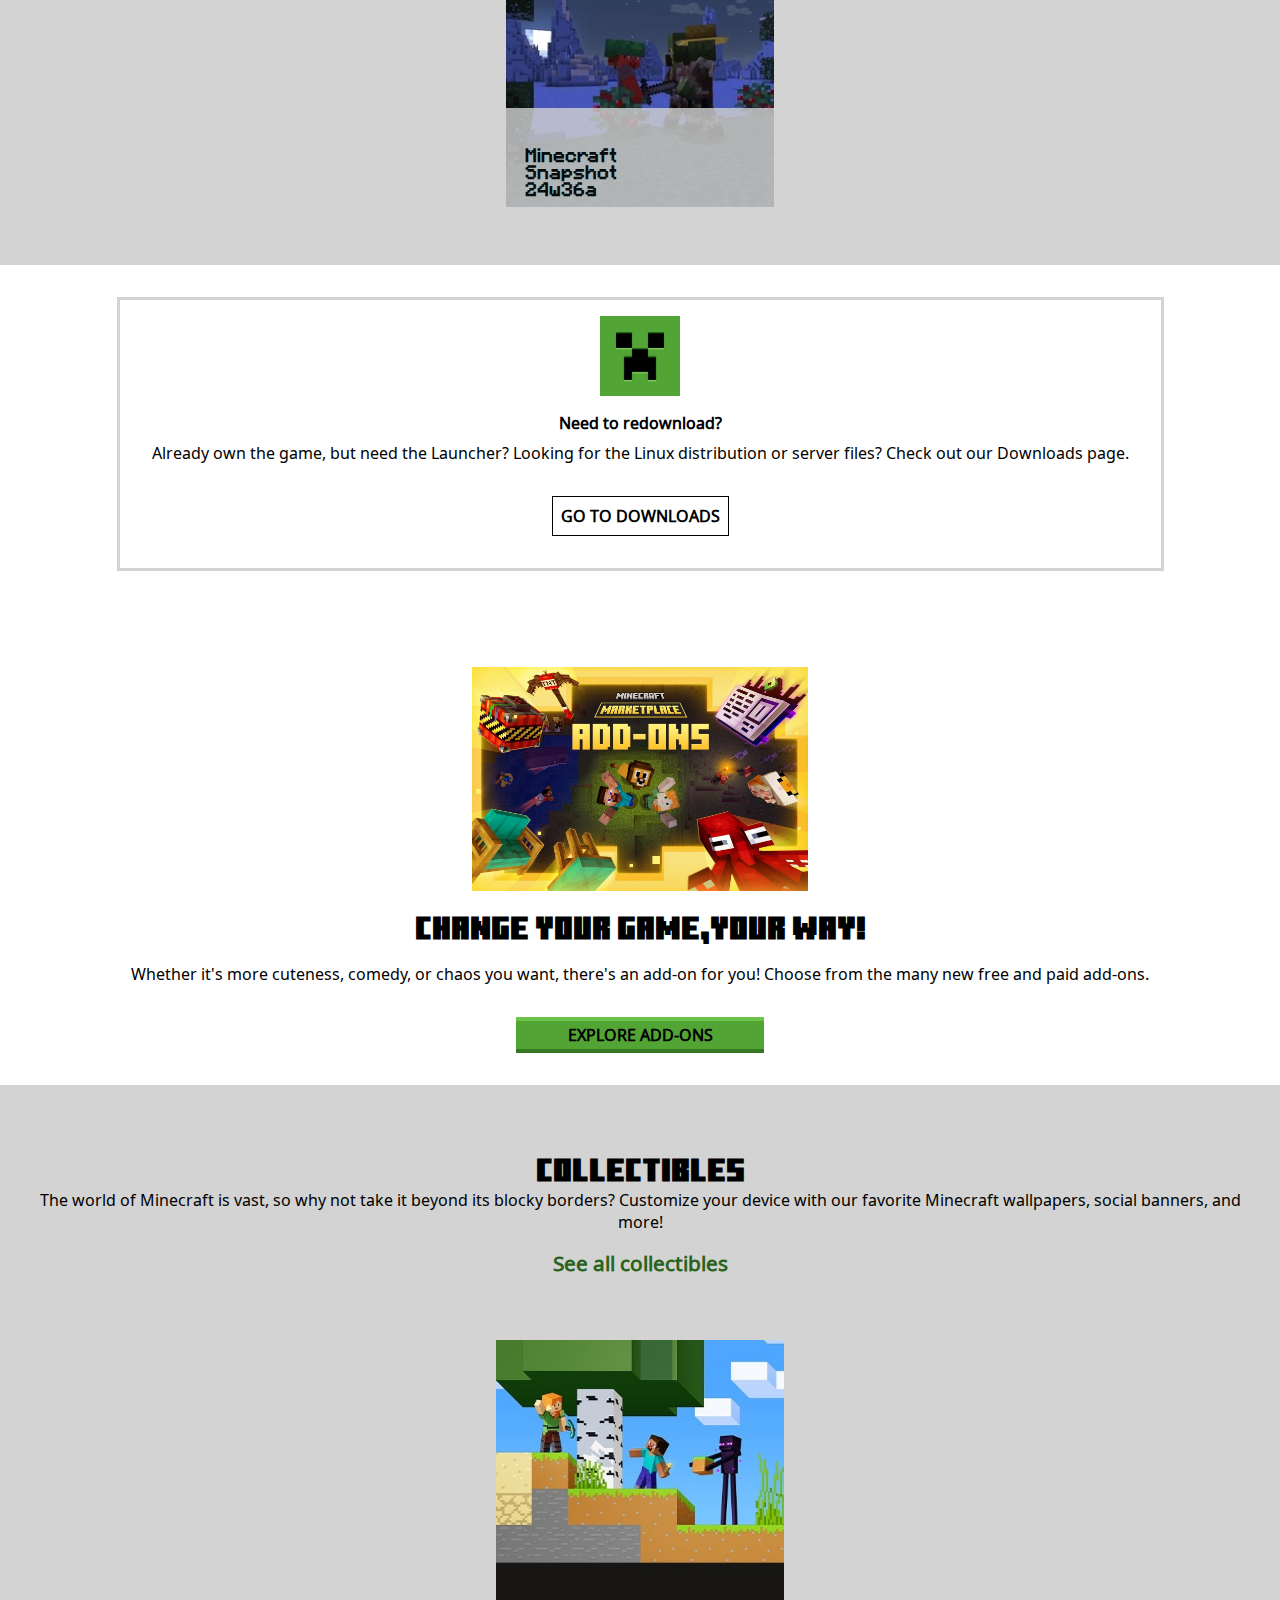
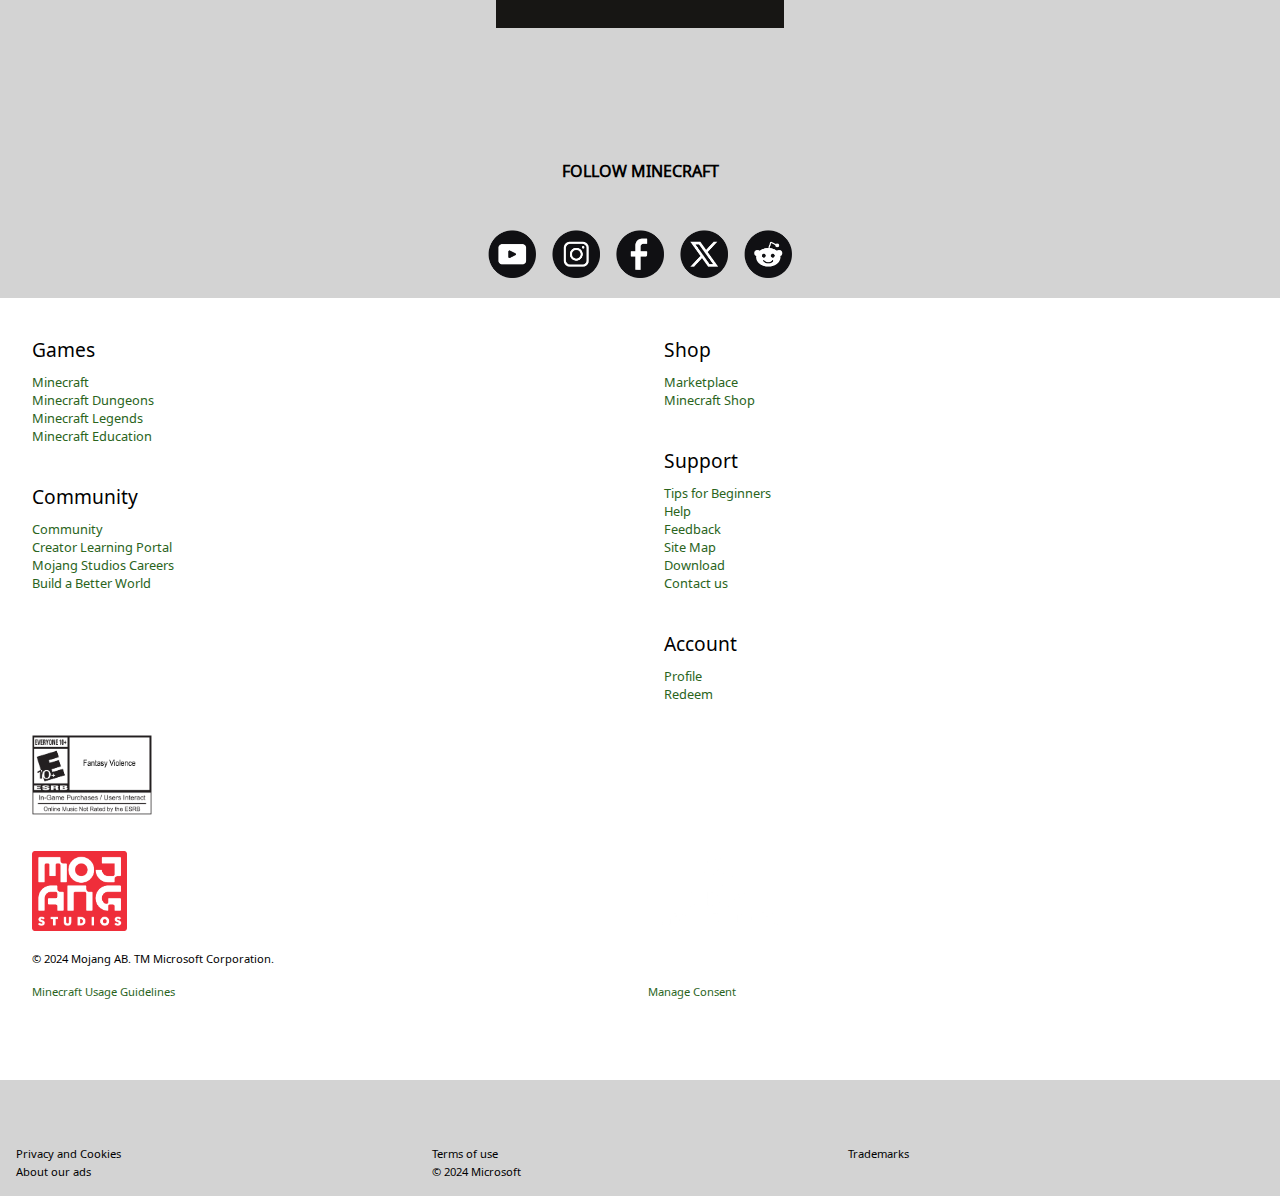
==== commit ad18cb98: "light mode" ====
--- a/index.html
+++ b/index.html
@@ -38,7 +38,7 @@
 				<p>Watch a new take on Minecraft LIVE on September 28 at 1PM EDT. 
 					Broadcast from the Mojang HQ, we'll be unveiling new features and more!</p>
 				<ul>	
-					<li>
+					<li class="knop">
 						<p>LEARN MORE</p>
 					</li>
 				</ul>
@@ -72,7 +72,7 @@
 				<p>Explore your own unique worlds, survive the night, and create anything you can imagine!
 					Watch the sample video of Minecraft gameplay above, or select "watch the trailer" to see the full video on YouTube.</p>
 				<ul>	
-					<li>
+					<li class="knop">
 						<p>LEARN MORE</p>
 					</li>
 				</ul>
@@ -86,7 +86,7 @@
 					Watch the sample video of Minecraft Dungeons gameplay above, 
 					or select "watch the trailer" to see the full video on YouTube.</p>
 				<ul>	
-					<li>
+					<li class="knop">
 						<p>LEARN MORE</p>
 					</li>
 				</ul>
@@ -100,7 +100,7 @@
 					Watch the sample video of Minecraft Legends gameplay above, 
 					or select "watch the trailer" to see the full video on YouTube.</p>
 				<ul>	
-					<li>
+					<li class="knop">
 						<p>LEARN MORE</p>
 					</li>
 				</ul>
@@ -114,7 +114,7 @@
 					Watch the sample video of Minecraft Education gameplay above, 
 					or select "watch the trailer" to see the full video on YouTube.</p>
 				<ul>	
-					<li>
+					<li class="knop">
 						<p>LEARN MORE</p>
 					</li>
 				</ul>
@@ -186,7 +186,7 @@
 			<h2>CHANGE YOUR GAME,YOUR WAY!</h2>
 			<P>Whether it's more cuteness, comedy, or chaos you want, there's an add-on for you! Choose from the many new free and paid add-ons.</P>
 			<ul>	
-				<li>
+				<li class="knop">
 					<p>EXPLORE ADD-ONS</p>
 				</li>
 			</ul>
--- a/styling/style.css
+++ b/styling/style.css
@@ -23,7 +23,10 @@
 /*********************/
 :root {
 	/* startje */
+
+	/* standaard stijl */
 	--color-text:#FFFFFF;
+	--color-text-both:#FFFFFF;
 	--color-background:#171615;
 	--color-background2:#000000;
 	--color-header:#262423;
@@ -31,7 +34,6 @@
 	--color-primary:#367723;
 	--color-bordertop1:#52A535;
 	--color-borderbottom1:#2A641C;
-	--color-bordertopactive:#51504F;
 	--color-textlink:#6cc349;
 	--color-footer:#313131;
 	--color-copyright:#D1CFCE;
@@ -40,6 +42,22 @@
 	--color-friends3:#006CEF;
 }
 
+@media (prefers-color-scheme: light) {
+	:root {
+		--color-text:#000000;
+		--color-background:#ffffff;
+		--color-background2:lightgray;
+		--color-gameplay:lightgray;
+		--color-header:lightgray;
+		--color-primary:#52A535;
+		--color-bordertop1:#6cc349;
+		--color-borderbottom1:#367723;
+		--color-textlink:#2a641c;
+		--color-footer:lightgray;
+		--color-copyright:#000000;
+	}
+}
+
 @font-face {
 	font-family:mc7;
 	src: url("../fonts/minecraftseven.woff2");
@@ -62,6 +80,8 @@
 /****************/
 
 /* jouw code */
+
+/* standaard stijl */
 #page1 {
 	background-color:var(--color-background);
 }
@@ -102,7 +122,7 @@
 }
 
 header ul {
-	background-color:var(--color-background);
+	background-color:var(--color-header);
 	transform: translate(-200%, 0%);
 	transition: 1s ease-in-out;
 	position:absolute;
@@ -179,12 +199,12 @@
 
 .button-klik {
 	transform:translateY(5px);
-	transition:transform 0.2 ease;
+	transition:transform 0.2s ease;
 }
 
 video {
 	width:20em;
-	padding-bottom:1em;
+	padding-bottom:3em;
 }
 
 /* Pagina 1 Styling */
@@ -227,7 +247,6 @@
 	font-family:noto;
 	padding-left:1em;
 	padding-right:1em;
-	padding-bottom:2em;
 }
 
 #page1 main div:nth-of-type(1) article:nth-of-type(1) a {
@@ -240,17 +259,33 @@
 	font-weight:bold;
 }
 
-#page1 main div:nth-of-type(1) li:nth-of-type(1) p {
+li.knop {
 	background-color:var(--color-primary);
-	color:var(--color-text);
-	padding:.5em;
-	margin:0;
 	margin-left:6em;
 	margin-right:6em;
-	font-family:noto;
-	border-top:.4em solid var(--color-bordertop1);
-	border-bottom:.4em solid var(--color-borderbottom1);
+	border-top:.3em solid var(--color-bordertop1);
+	border-bottom:.3em solid var(--color-borderbottom1);
+	cursor:pointer;
+	display:flex;
+	justify-content:center;
+	align-items:center;
+	padding:.2em;
+	margin-top:2em;
 	margin-bottom:2em;
+}
+
+li.knop:hover {
+	background-color:var(--color-borderbottom1);
+}
+
+li.knop:active {
+	transform: translateY(2px);
+}
+
+li.knop p {
+	margin:0;
+	text-align:center;
+	font-family:noto;
 	font-weight:bold;
 }
 
@@ -324,25 +359,10 @@
 	padding-bottom:2em;
 }
 
-#page1 main section:nth-of-type(2) li:nth-of-type(1) p {
-	background-color:var(--color-primary);
-	color:var(--color-text);
-	padding:.5em;
-	margin:0;
-	margin-left:6em;
-	margin-right:6em;
-	font-family:noto;
-	border-top:.4em solid var(--color-bordertop1);
-	border-bottom:.4em solid var(--color-borderbottom1);
-	margin-bottom:2em;
-	font-weight:bold;
-}
-
 #page1 main section:nth-of-type(2) p {
 	color:var(--color-text);
 	font-size:1em;
 	font-family:noto;
-	padding-bottom:1em;
 }
 
 #page1 main section:nth-of-type(3) {
@@ -464,18 +484,6 @@
 	font-family:noto;
 	padding-left:3em;
 	padding-right:3em;
-	padding-bottom:2em;
-}
-
-#page1 main section:nth-of-type(4) li:nth-of-type(1) p {
-	background-color:var(--color-primary);
-	color:var(--color-text);
-	padding:.5em;
-	font-family:noto;
-	border-top:.4em solid var(--color-bordertop1);
-	border-bottom:.4em solid var(--color-borderbottom1);
-	margin-bottom:6em;
-	font-weight:bold;
 }
 
 #page1 main section:nth-of-type(5) {
@@ -775,6 +783,7 @@
 	height:24em;
 	padding-left:2em;
 	padding-right:2em;
+	padding-bottom:2em;
 }
 
 #page2 main section:nth-of-type(5) {
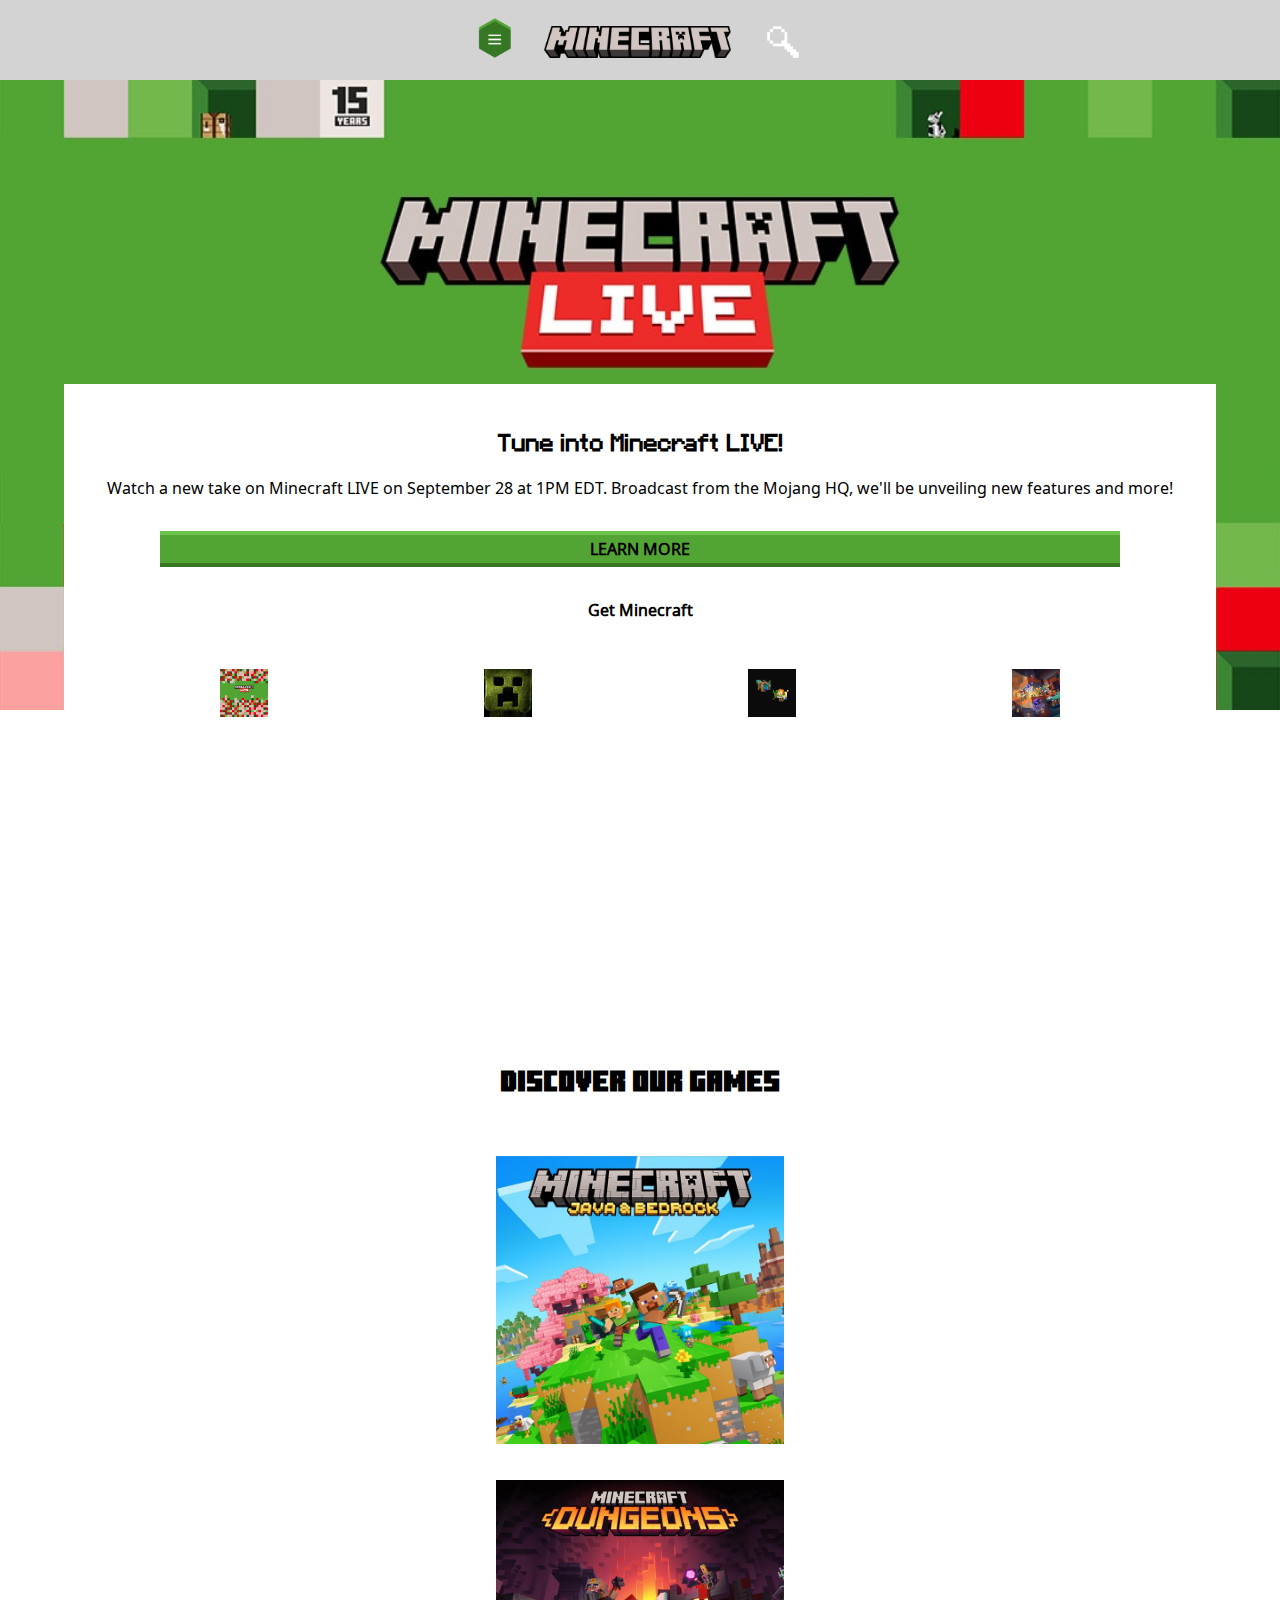
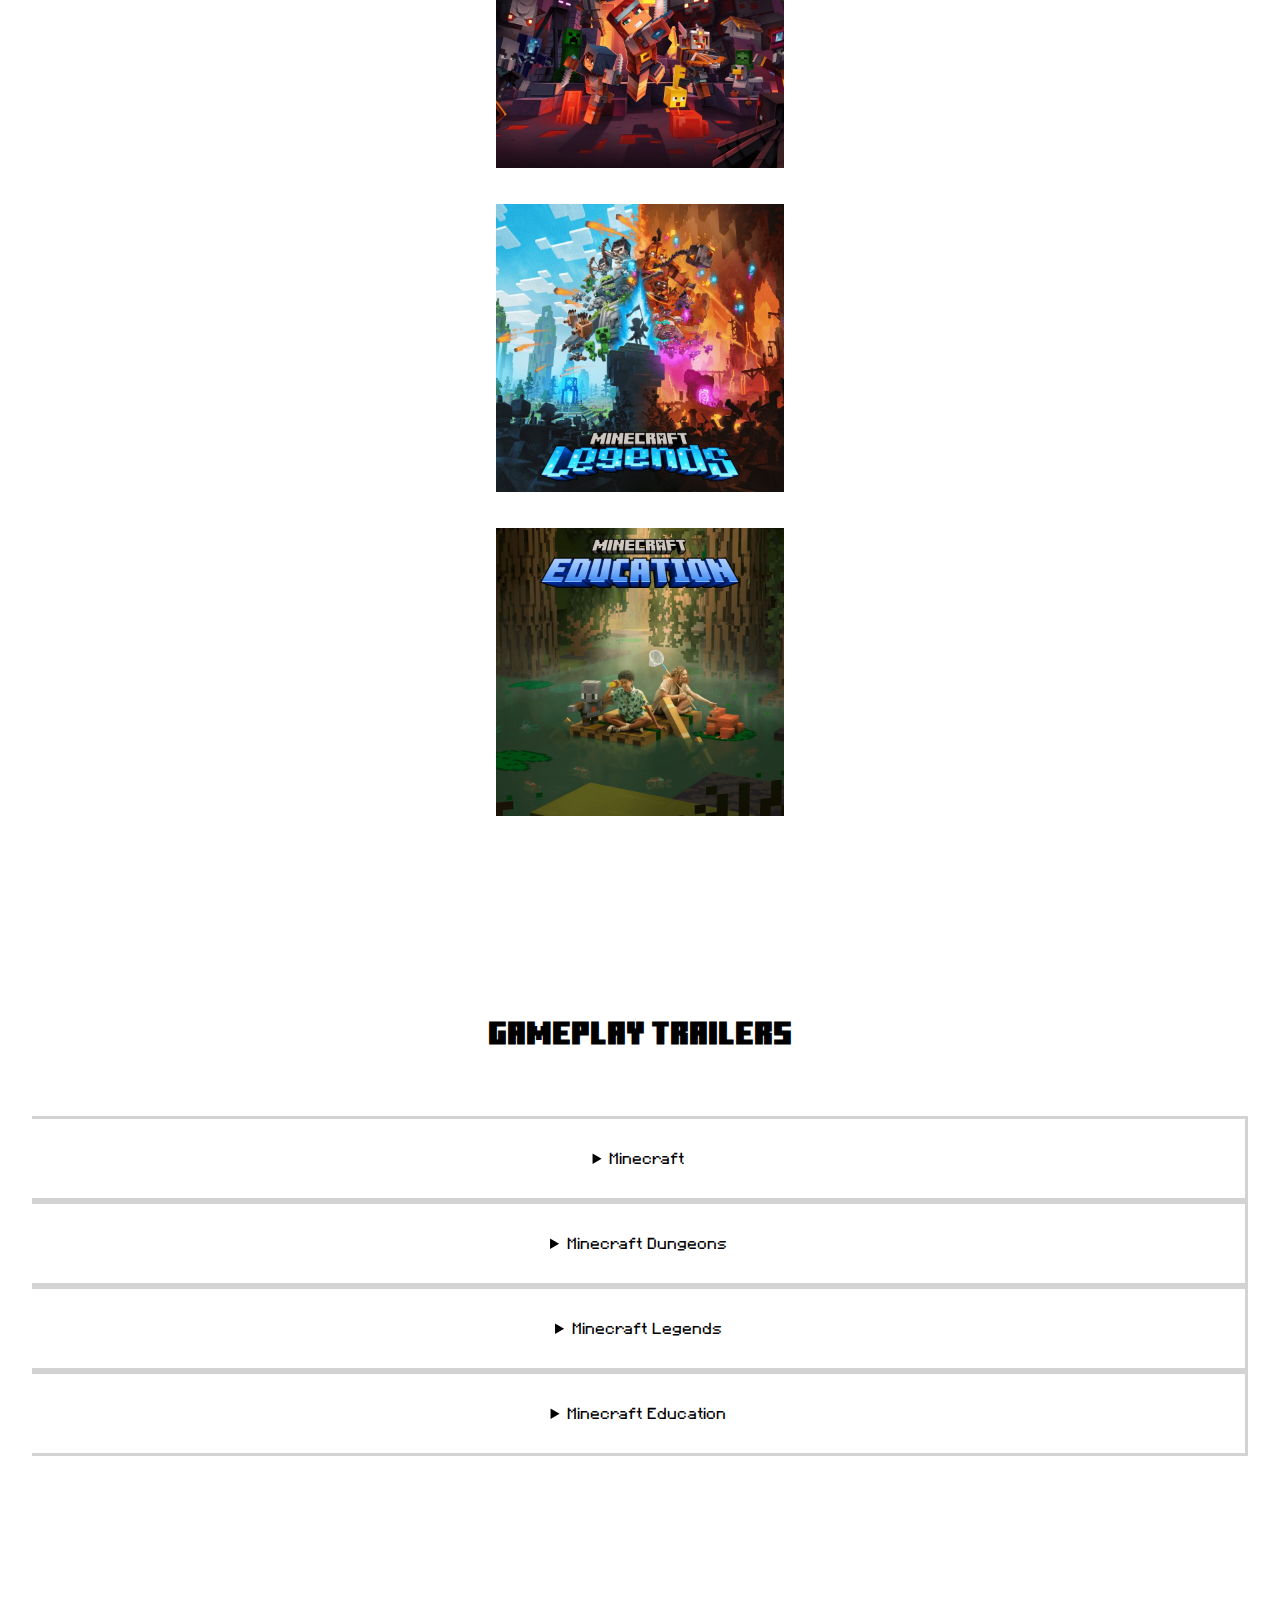
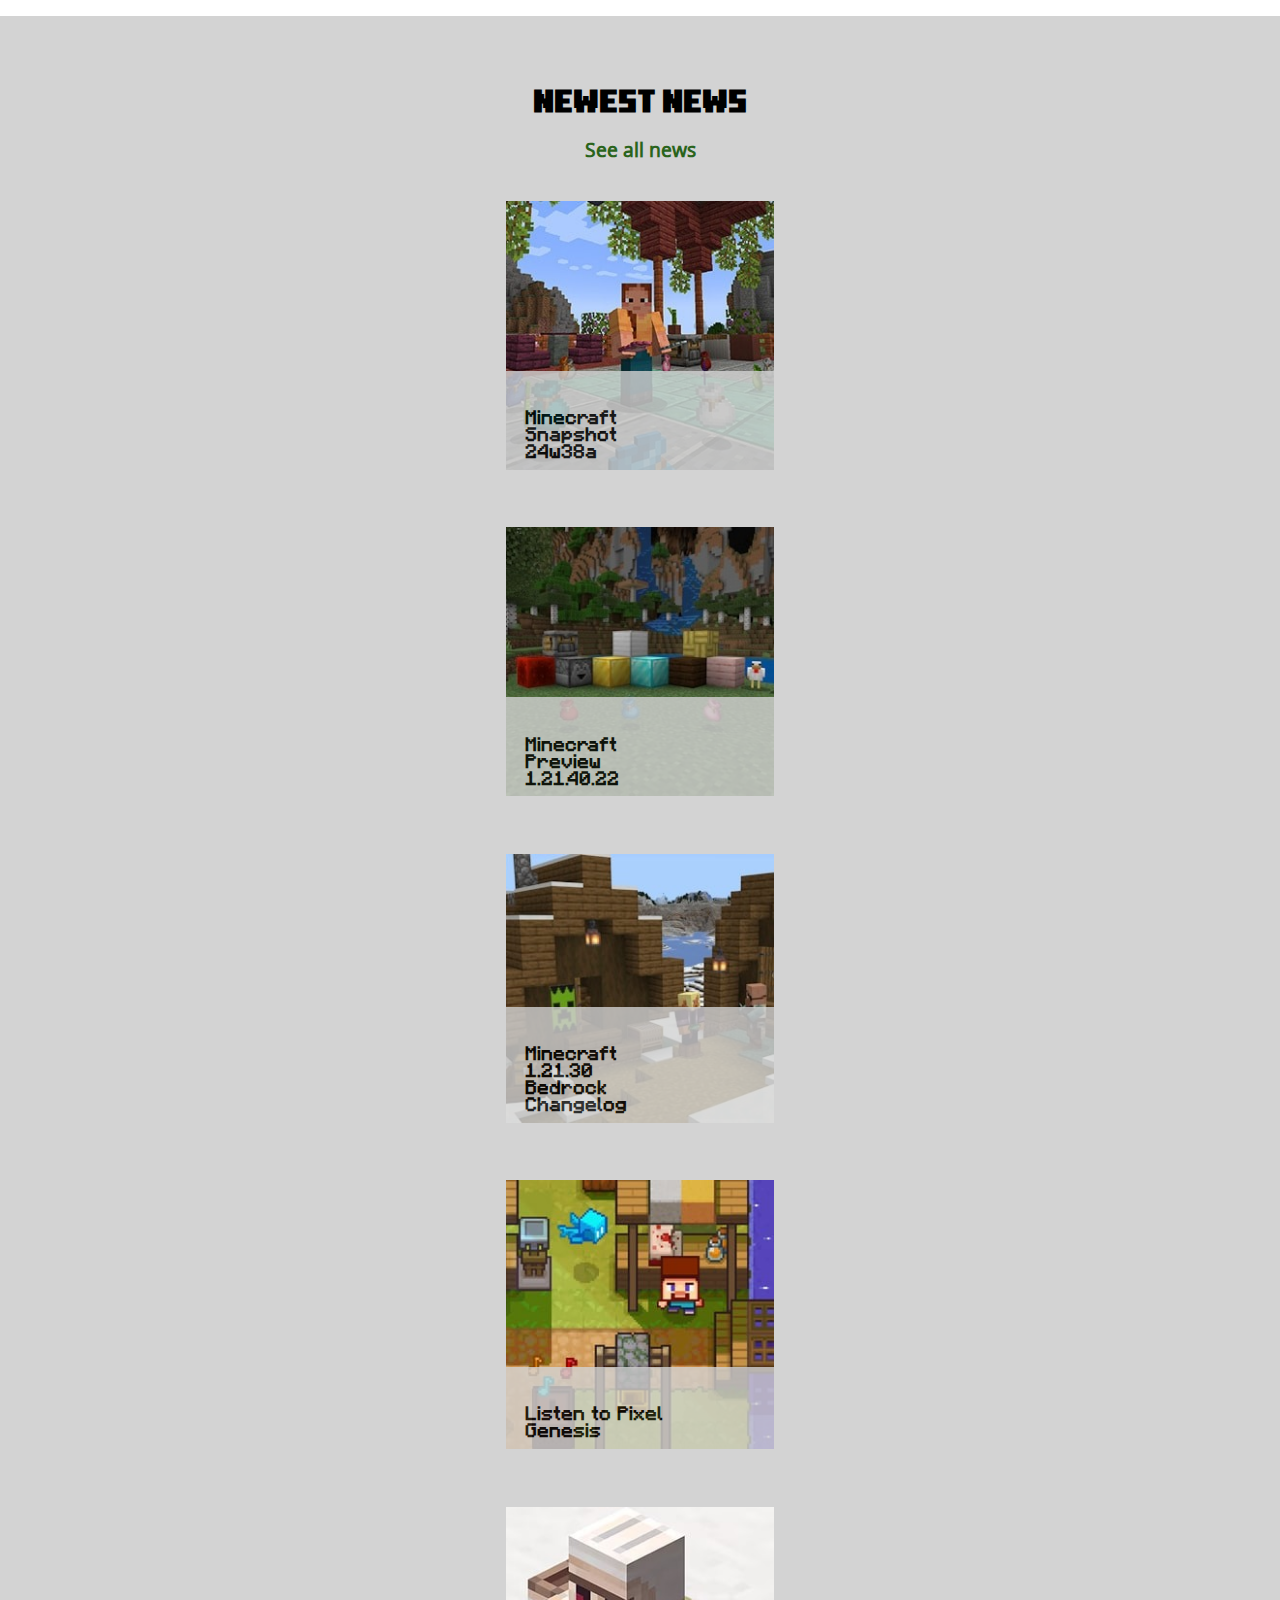
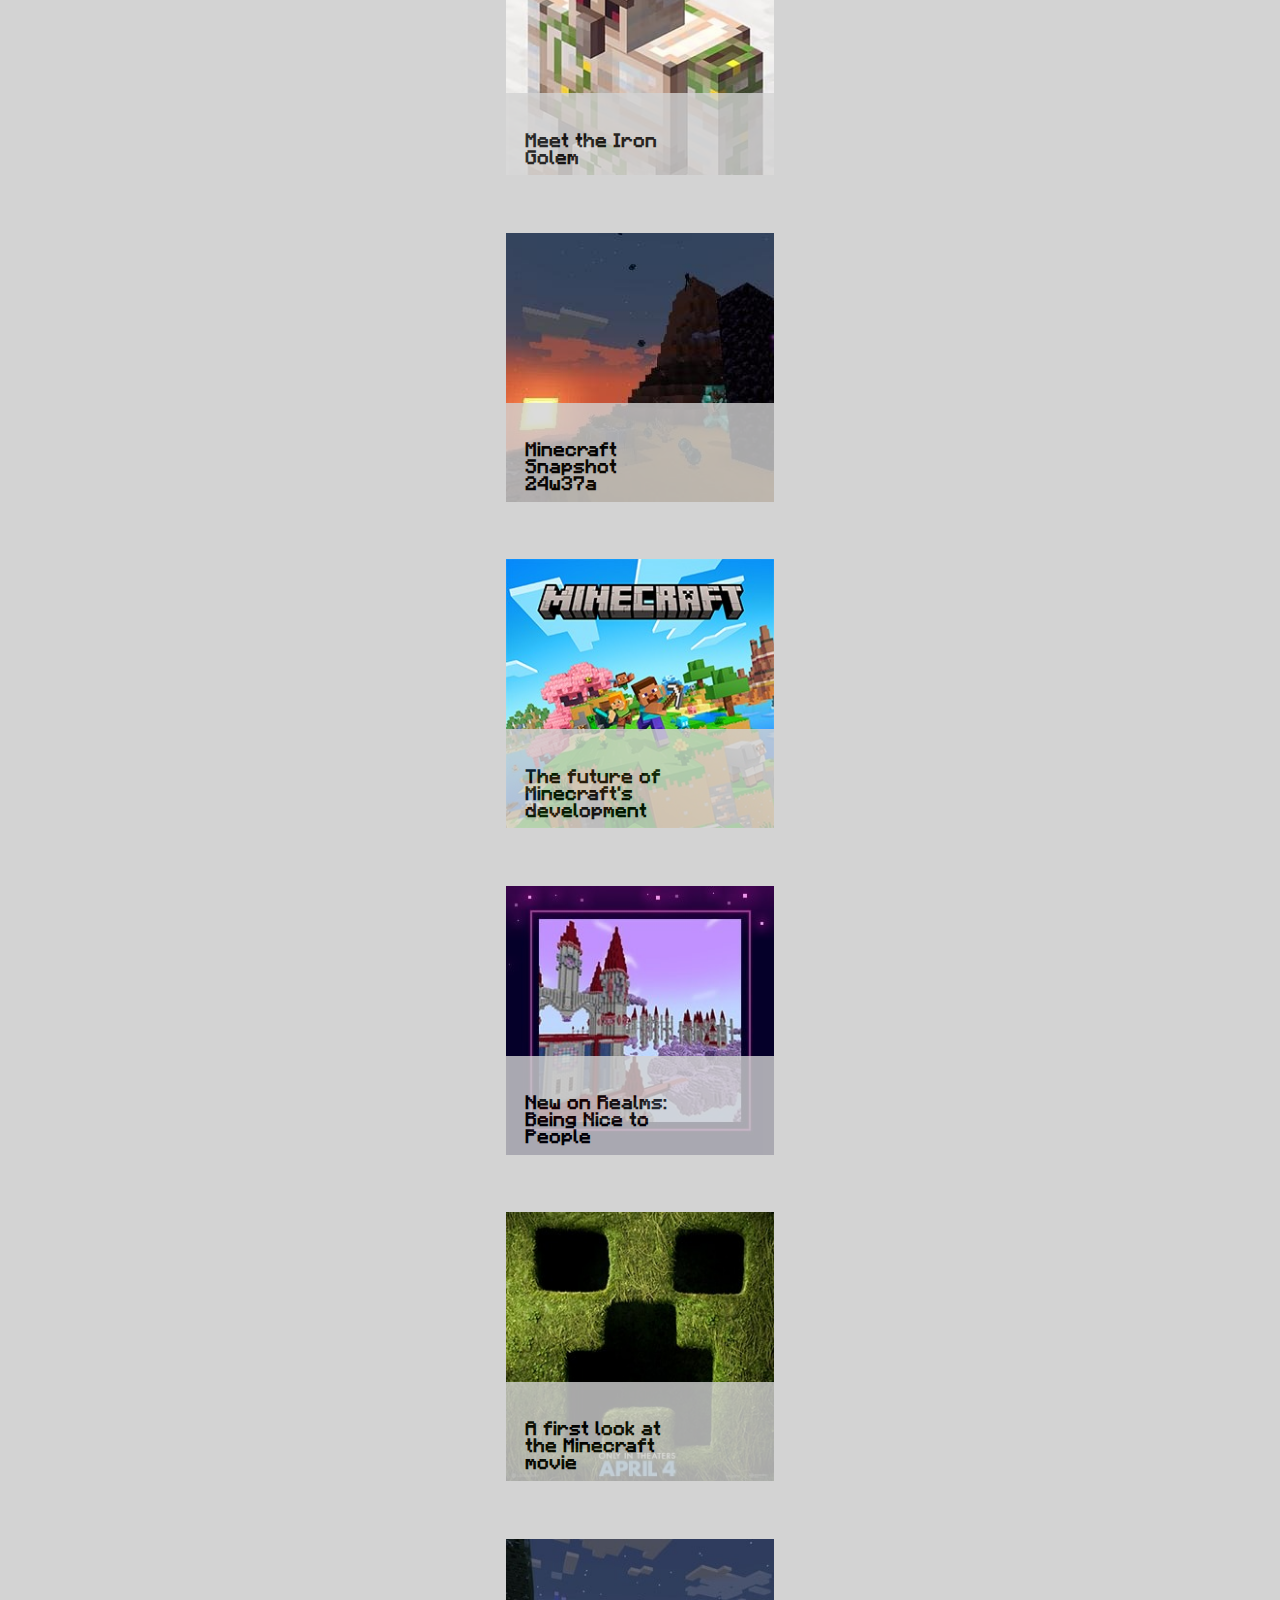
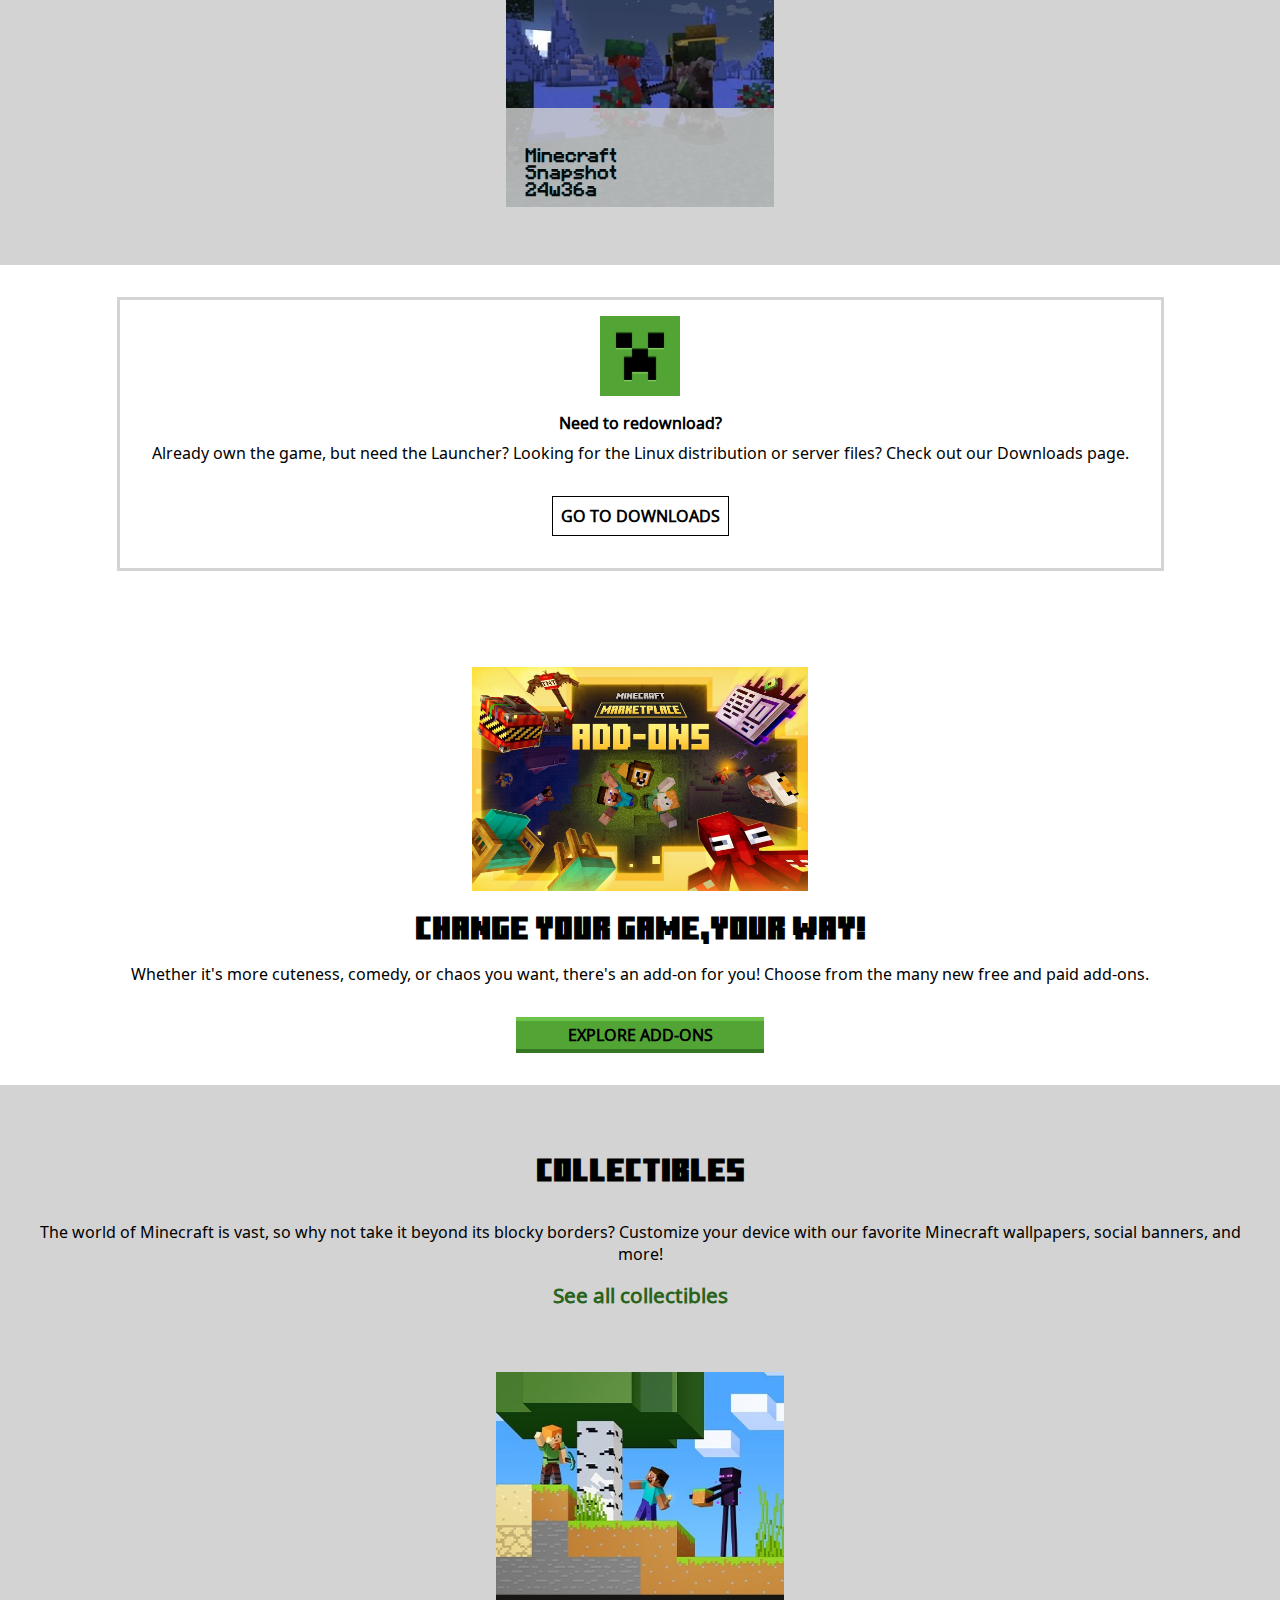
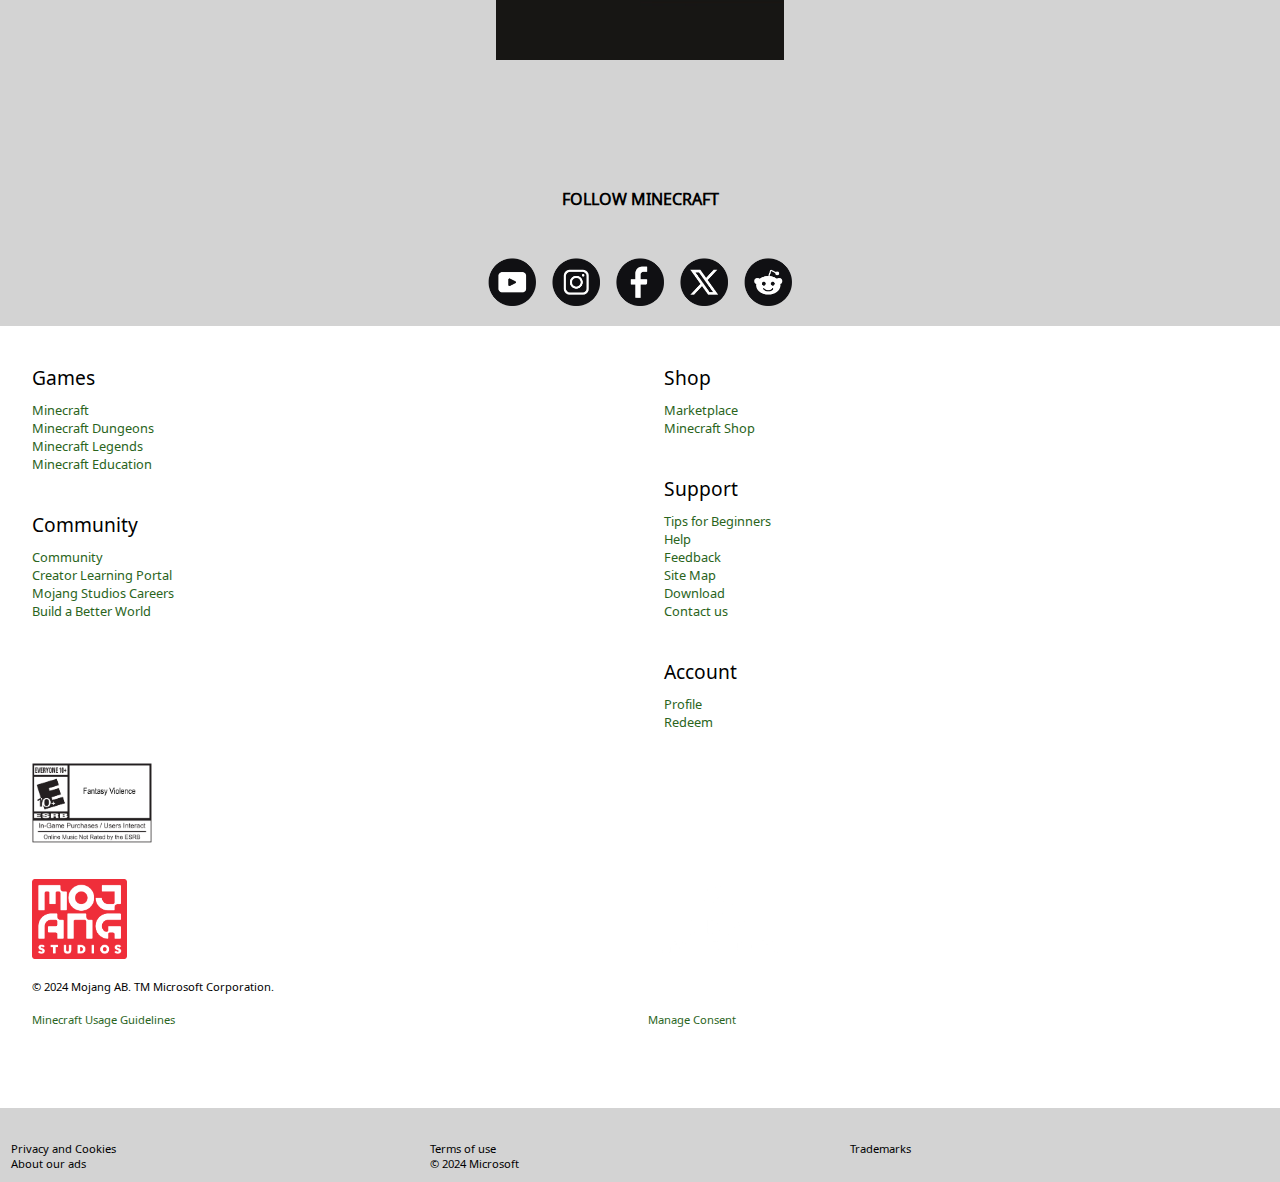
==== commit 978f9aae: "Update nummer 10000" ====
--- a/index.html
+++ b/index.html
@@ -5,7 +5,7 @@
 	<meta charset="UTF-8">
 	<meta name="Javier Renfurm" content="Javier">
 	<meta name="viewport" content="width=device-width, initial-scale=1">
-	<title>FED eindopdracht</title>
+	<title>The unofficial Minecraft website</title>
 	<link href="styling/style.css" rel="stylesheet">
 	<link rel="icon" type="image/svg+xml" href="images/favicon.svg">
 </head>
@@ -29,10 +29,10 @@
 	</header>
 
 	<main>
-		<!-- Originele website heeft geen zichtbare h1 -->
-		<h1 class="visually-hidden">Minecraft Homepage</h1>
 		<!-- Section 1 -->
-		<div>
+		<section>
+			<!-- Originele website heeft geen zichtbare h1 -->
+			<h1 class="visually-hidden">Minecraft Homepage</h1>
 			<article>
 				<h2>Tune into Minecraft LIVE!</h2>
 				<p>Watch a new take on Minecraft LIVE on September 28 at 1PM EDT. 
@@ -45,20 +45,20 @@
 				<a href="#">Get Minecraft</a>
 				<ul>
 					<li><a href="#"><img src="images/minecraft-live.jpg" alt="Minecraft LIVE Banner"></a></li>
-					<li><a href="#"><img src="images/creeper-face.jpg" alt="Image of a creeper"></a></li>
+					<li><a href="#"><img src="images/creeper-face.jpg" alt="Image of a creeper from the Minecraft movie"></a></li>
 					<li><a href="#"><img src="images/tips-for-beginners.jpg" alt="Image of Alex and Steve"></a></li>
-					<li><a href="#"><img src="images/tricky-trials.jpg" alt="Image"></a></li>
+					<li><a href="#"><img src="images/tricky-trials.jpg" alt="Image of players exploring the Trial Chambers"></a></li>
 				</ul>
 			</article>
-		</div>
+		</section>
 		<!-- Section 2 -->
 		<section>
 			<h2>DISCOVER OUR GAMES</h2>
-			<ul>
-				<li><a href="about.html"><img src="images/minecraft.jpg" alt="Minecraft page"></a></li>
-				<li><a href="#"><img src="images/minecraft-dungeons.jpg" alt="Minecraft Dungeons page"></a></li>
-				<li><a href="#"><img src="images/minecraft-legends.jpg" alt="Minecraft Legends page"></a></li>
-				<li><a href="#"><img src="images/minecraft-education.jpg" alt="Minecraft Education page"></a></li>
+			<ul class="leftRight">
+				<li><a href="about.html"><img src="images/minecraft.jpg" alt="Steve and Alex run out of a cave under the text Minecraft Java & Bedrock Edition"></a></li>
+				<li><a href="#"><img src="images/minecraft-dungeons.jpg" alt="A party of adventurers fight off monsters deep in a cave under text reading Minecraft Dungeons"></a></li>
+				<li><a href="#"><img src="images/minecraft-legends.jpg" alt="A Hero stands between two opposing armies over text reading Minecraft Legends"></a></li>
+				<li><a href="#"><img src="images/minecraft-education.jpg" alt="Two students and a golem riding a raft through a swamp under text reading Minecraft Education"></a></li>
 			</ul>
 		</section>
 		<!-- Section 3 -->
@@ -127,50 +127,51 @@
 			<ul>
 				<li class="vollebreedte">
 					<h2>Minecraft Snapshot 24w38a</h2>
-					<a href="#"><img src="images/24w38a.jpg" alt="Minecraft Snapshot 24w38a"></a>
+					<a href="#"><img src="images/24w38a.jpg" alt="Ari is standing under a pergola holding a pink bundle and white bundle in her hands. 
+						There are multiple dyed bundles on the floor around her."></a>
 				</li>
 				<li class="vollebreedte">
 					<h2>Minecraft Preview 1.21.40.22</h2>
-					<a href="#"><img src="images/minecraft-preview-1.21.40.22.jpg" alt="Minecraft Preview 1.21.40.22"></a>
+					<a href="#"><img src="images/minecraft-preview-1.21.40.22.jpg" alt="Dyed bundles in front of different stacks of blocks. There is a chicken nearby, and a mountain with water flowing out in the background."></a>
 				</li>
 				<li class="vollebreedte">
 					<h2>Minecraft 1.21.30 Bedrock Changelog</h2>
-					<a href="#"><img src="images/minecraft-1.21.30-bedrock-changelog.jpg" alt="Minecraft 1.21.30 Bedrock Changelog"></a>
+					<a href="#"><img src="images/minecraft-1.21.30-bedrock-changelog.jpg" alt="Kai is trading with a smith villager in a snowy biome"></a>
 				</li>
 				<li class="vollebreedte">
 					<h2>Listen to Pixel Genesis</h2>
-					<a href="#"><img src="images/listen-to-pixel-genesis.jpg" alt="Listen to Pixel Genesis"></a>
+					<a href="#"><img src="images/listen-to-pixel-genesis.jpg" alt="This is a still from the Pixel Genesis music video - showing a Minecraft Overworld reimagined in 2D pixels!"></a>
 				</li>
 				<li class="vollebreedte">
 					<h2>Meet the Iron Golem</h2>
-					<a href="#"><img src="images/meet-the-iron-golem.jpg" alt="Meet the Iron Golem"></a>
+					<a href="#"><img src="images/meet-the-iron-golem.jpg" alt="A close-up of an Iron Golem"></a>
 				</li>
 				<li class="vollebreedte">
 					<h2>Minecraft Snapshot 24w37a</h2>
-					<a href="#"><img src="images/24w37a.jpg" alt="Minecraft Snapshot 24w37a"></a>
+					<a href="#"><img src="images/24w37a.jpg" alt="It's sunset and Steve is jumping into a Nether portal with an Ender Pearl Stasis Chamber in the background. There are Ender Pearls on the ground and falling from the sky. An Enderman, holding a block, is looking at him from a distance in the background."></a>
 				</li>
 				<li class="vollebreedte">
 					<h2>The future of Minecraft's development</h2>
-					<a href="#"><img src="images/the-future-of-minecrafts-development.jpg" alt="The future of Minecraft's development"></a>
+					<a href="#"><img src="images/the-future-of-minecrafts-development.jpg" alt="Steve and Alex running towards the screen, with Noor flying close behind."></a>
 				</li>
 				<li class="vollebreedte">
 					<h2>New on Realms: Being Nice to People</h2>
-					<a href="#"><img src="images/new-on-realms-being-nice-to-people.jpg" alt="New on Realms: Being Nice to People"></a>
+					<a href="#"><img src="images/new-on-realms-being-nice-to-people.jpg" alt="A castle with many towers built on pink clouds in the sky"></a>
 				</li>
 				<li class="vollebreedte">
 					<h2>A first look at the Minecraft movie</h2>
-					<a href="#"><img src="images/a-first-look-at-the-minecraft-movie.jpg" alt="A first look at the Minecraft movie"></a>
+					<a href="#"><img src="images/a-first-look-at-the-minecraft-movie.jpg" alt="A close up image of a creeper’s head. The creeper’s face has a lush texture, consisting of moss and leaves."></a>
 				</li>
 				<li class="vollebreedte">
 					<h2>Minecraft Snapshot 24w36a</h2>
-					<a href="#"><img src="images/24w36a.jpg" alt="Minecraft Snapshot 24w36a"></a>
-				</li>
-			</ul>
-		</section>
-		<!-- Section 5 -->
+					<a href="#"><img src="images/24w36a.jpg" alt="Steve is stuck in a Sweet Berry Bush while being attacked by two Zombie Villagers in a Taiga at night. Frozen Ocean is in the background."></a>
+				</li>
+			</ul>
+		</section>
+		<!-- Div 1 -->
 		<div>
 			<article>
-				<img src="images/launcher-creeper.jpg" alt="Creeper face">
+				<img class="bounce" src="images/launcher-creeper.jpg" alt="Image of a minimalistic Creeper">
 				<h2>Need to redownload?</h2>
 				<p>Already own the game, but need the Launcher? Looking for the Linux distribution or server files? Check out our Downloads page.</p>
 				<ul>	
@@ -180,42 +181,40 @@
 				</ul>
 			</article>
 		</div>
-		<!-- Section 6 -->
-		<section>
-			<img src="images/minecraft-marketplace-add-ons.jpg" alt="Minecraft Marketplace Add-ons">
+		<!-- Section 5 -->
+		<section>
+			<img src="images/minecraft-marketplace-add-ons.jpg" alt="Image of Steve and Alex throwing items in the air with the titel Minecraft Marketplace above their heads">
 			<h2>CHANGE YOUR GAME,YOUR WAY!</h2>
-			<P>Whether it's more cuteness, comedy, or chaos you want, there's an add-on for you! Choose from the many new free and paid add-ons.</P>
+			<p>Whether it's more cuteness, comedy, or chaos you want, there's an add-on for you! Choose from the many new free and paid add-ons.</p>
 			<ul>	
 				<li class="knop">
 					<p>EXPLORE ADD-ONS</p>
 				</li>
 			</ul>
 		</section>
-		<!-- Section 7 -->
+		<!-- Section 6 -->
 		<section>
 			<h2>COLLECTIBLES</h2>
 			<p>The world of Minecraft is vast, so why not take it beyond its blocky borders? 
 				Customize your device with our favorite Minecraft wallpapers, social banners, and more!</p>
 			<a href="#">See all collectibles</a>
-			<ul>
-				<li><img src="images/15-year-anniversary.jpg" alt="15-year Anniversary"></li>
-			</ul>	
-		</section>
-		<!-- Section 8 -->
+			<img src="images/15-year-anniversary.jpg" alt="15-year Anniversary">	
+		</section>
+		<!-- Section 7 -->
 		<section>
 			<h2>FOLLOW MINECRAFT</h2>
-			<ul>
-				<li><a href="#"><img src="images/youtube.png" alt="YouTube"></a></li>
-				<li><a href="#"><img src="images/instagram.png" alt="Instagram"></a></li>	
-				<li><a href="#"><img src="images/facebook.png" alt="Facebook"></a></li>
-				<li><a href="#"><img src="images/x.png" alt="X"></a></li>
-				<li><a href="#"><img src="images/reddit.png" alt="Reddit"></a></li>
+			<ul class="bounce">
+				<li><a href="https://www.youtube.com/minecraft"><img src="images/youtube.png" alt="YouTube"></a></li>
+				<li><a href="https://www.instagram.com/minecraft/"><img src="images/instagram.png" alt="Instagram"></a></li>	
+				<li><a href="https://www.facebook.com/minecraft/"><img src="images/facebook.png" alt="Facebook"></a></li>
+				<li><a href="https://x.com/Minecraft"><img src="images/x.png" alt="X"></a></li>
+				<li><a href="https://www.reddit.com/r/Minecraft/"><img src="images/reddit.png" alt="Reddit"></a></li>
 			</ul>
 		</section>
 	</main>
 
 	<footer>
-		<!-- Section 1 -->
+		<!-- Div 2 -->
 		<div>
 			<ul>
 				<li><p>Games</p></li>
@@ -245,10 +244,10 @@
 				<li><a href="#">Redeem</a></li>
 			</ul>
 		</div>
-		<!-- Section 2 -->
+		<!-- Div 3 -->
 		<div>
 			<ul>
-				<li><img src="images/esrb.png" alt="ESRB Rating"></li>
+				<li><img src="images/esrb.png" alt="ESRB,fantasy Violence ,In game Purchases/users Interact"></li>
 				<li><img src="images/mojang.png" alt="Mojang Logo"></li>
 				<li><img src="images/xbox-game-studio.png" alt="Xbox Game Studio Logo"></li>
 			</ul>
@@ -258,16 +257,13 @@
 				<li><a href="#">Manage Consent</a></li>
 			</ul>
 		</div>
-		<!-- Section 3 -->
-		<div>
-			<ul>
-				<li><a href="#">Privacy and Cookies</a></li>
-				<li><a href="#">Terms of use</a></li>	
-				<li><a href="#">Trademarks</a></li>
-				<li><a href="#">About our ads</a></li>
-				<li><a href="#">© 2024 Microsoft</a></li>
-			</ul>
-		</div>
+		<ul>
+			<li><a href="#">Privacy and Cookies</a></li>
+			<li><a href="#">Terms of use</a></li>	
+			<li><a href="#">Trademarks</a></li>
+			<li><a href="#">About our ads</a></li>
+			<li><a href="#">© 2024 Microsoft</a></li>
+		</ul>
 	</footer>
 
 	<script defer src="scripts/script.js"></script>
--- a/styling/style.css
+++ b/styling/style.css
@@ -26,9 +26,10 @@
 
 	/* standaard stijl */
 	--color-text:#FFFFFF;
-	--color-text-both:#FFFFFF;
+	--color-text-both:#000000;
 	--color-background:#171615;
 	--color-background2:#000000;
+	--color-background-both:#FFFFFF;
 	--color-header:#262423;
 	--color-gameplay:#3D3938;
 	--color-primary:#367723;
@@ -58,6 +59,13 @@
 	}
 }
 
+@media (prefers-reduced-motion: reduce) {
+	body * {
+		animation:none !important;
+		transition:none !important;
+	}
+}
+
 @font-face {
 	font-family:mc7;
 	src: url("../fonts/minecraftseven.woff2");
@@ -80,8 +88,6 @@
 /****************/
 
 /* jouw code */
-
-/* standaard stijl */
 #page1 {
 	background-color:var(--color-background);
 }
@@ -89,23 +95,6 @@
 #page2 {
 	background-color:var(--color-background);
 }
-
-/* Bron: Positioneren */
-.vollebreedte {
-	position:relative;
-}
-
-.vollebreedte h2 {
-	position:absolute;
-	left:0;
-	right:0;
-	bottom:1em;
-	padding:1em;
-	background-color:var(--color-header);
-	color:var(--color-text);
-	opacity:80%;
-}
-/*  */
 
 /* Voor beide pagina's */
 header {
@@ -122,7 +111,7 @@
 }
 
 header ul {
-	background-color:var(--color-header);
+	background-color:var(--color-background);
 	transform: translate(-200%, 0%);
 	transition: 1s ease-in-out;
 	position:absolute;
@@ -178,11 +167,6 @@
 	height:2em;
 }
 
-img {
-	height:3em;
-	width:auto;
-}
-
 ul {
 	list-style:none;
 	position:relative;
@@ -192,6 +176,10 @@
 	text-decoration:none;
 }
 
+a:focus {
+	text-decoration:underline;
+}
+
 button {
 	background-color:transparent;
 	border:none;
@@ -202,13 +190,34 @@
 	transition:transform 0.2s ease;
 }
 
-video {
-	width:20em;
-	padding-bottom:3em;
+.bounce {
+	animation: wave 1.5s infinite;
+}
+
+@keyframes wave {
+	0%, 100% {
+		transform:translateY(0);
+	}
+	50% {
+		transform:translateY(-10px);
+	}
+}
+
+.leftRight {
+	animation: sideways 1.5s infinite;
+}
+
+@keyframes sideways {
+	0%, 100% {
+		transform:translateX(0) rotateX(0deg) rotateY(0deg);
+	}
+	50% {
+		transform:translateX(5px) rotateX(-5deg) rotateY(5deg);
+	}
 }
 
 /* Pagina 1 Styling */
-#page1 main div:nth-of-type(1) {
+#page1 main section:nth-of-type(1) {
 	background-image:url("../images/minecraft-live.jpg");
 	background-position:center;
 	background-repeat:no-repeat;
@@ -222,14 +231,14 @@
 	margin-bottom:22em;
 }
 
-#page1 main div:nth-of-type(1) article:nth-of-type(1) {
+#page1 main section:nth-of-type(1) article:nth-of-type(1) {
 	position:absolute;
 	background-color:var(--color-background);
 	width:90vw;
 	top:24em;
 }
 
-#page1 main div:nth-of-type(1) article:nth-of-type(1) h2 {
+#page1 main section:nth-of-type(1) article:nth-of-type(1) h2 {
 	text-align:center;
 	color:var(--color-text);
 	font-size:1.5em;
@@ -240,23 +249,13 @@
 	padding-right:1em;
 }
 
-#page1 main div:nth-of-type(1) article:nth-of-type(1) p {
-	text-align:center;
-	color:var(--color-text);
-	font-size:1em;
-	font-family:noto;
-	padding-left:1em;
-	padding-right:1em;
-}
-
-#page1 main div:nth-of-type(1) article:nth-of-type(1) a {
-	color:var(--color-text);
-	font-size:1em;
-	display:flex;
-	justify-content:center;
-	font-family:noto;
-	padding-bottom:3em;
-	font-weight:bold;
+#page1 main section:nth-of-type(1) article:nth-of-type(1) p {
+	text-align:center;
+	color:var(--color-text);
+	font-size:1em;
+	font-family:noto;
+	padding-left:1em;
+	padding-right:1em;
 }
 
 li.knop {
@@ -289,12 +288,14 @@
 	font-weight:bold;
 }
 
-#page1 main section:nth-of-type(1) {
-	background-color:var(--color-background);
-	display: flex;
-	flex-direction:column;
-	justify-content:center;
-	align-items:center;
+#page1 main section:nth-of-type(1) article:nth-of-type(1) a {
+	color:var(--color-text);
+	font-size:1em;
+	display:flex;
+	justify-content:center;
+	font-family:noto;
+	padding-bottom:3em;
+	font-weight:bold;
 }
 
 #page1 main ul:nth-of-type(2) {
@@ -304,7 +305,19 @@
 	padding-right:3em;
 }
 
-#page1 main section:nth-of-type(1) h2 {
+#page1 main ul:nth-of-type(2) img {
+	height:3em;
+	width:auto;
+}
+
+#page1 main section:nth-of-type(2) {
+	display:flex;
+	justify-content:center;
+	align-items:center;
+	flex-direction:column;
+}
+
+#page1 main section:nth-of-type(2) h2 {
 	text-align:center;
 	color:var(--color-text);
 	font-size:1.8em;
@@ -312,24 +325,16 @@
 	padding-bottom:2em;
 }
 
-#page1 main section:nth-of-type(1) {
-	display:flex;
-	justify-content:center;
-	align-items:center;
-	flex-direction:column;
-}
-
-#page1 main section:nth-of-type(1) img {
+#page1 main section:nth-of-type(2) img {
 	height:20em;
 	padding-bottom:2em;
 }
 
-#page1 main section:nth-of-type(2) {
-	background-color:var(--color-background);
+#page1 main section:nth-of-type(3) {
 	padding-bottom:10em;
 }
 
-#page1 main section:nth-of-type(2) h2 {
+#page1 main section:nth-of-type(3) h2 {
 	text-align:center;
 	color:var(--color-text);
 	font-size:2em;
@@ -338,9 +343,7 @@
 	padding-bottom:2em;
 }
 
-#page1 main section:nth-of-type(2) details {
-	padding-left:2em;
-	padding-right:2em;
+#page1 main section:nth-of-type(3) details {
 	border-top:.2em solid var(--color-header);
 	border-right:.2em solid var(--color-header);
 	border-bottom:.2em solid var(--color-background2);
@@ -348,10 +351,15 @@
 	justify-content:center;
 	align-items:center;
 	flex-direction:column;
-	padding:1em;
-}
-
-#page1 main section:nth-of-type(2) summary {
+	margin-left:2em;
+	margin-right:2em;
+	padding-left:1em;
+	padding-right:1em;
+	padding-top:2em;
+	cursor:pointer;
+}
+
+#page1 main section:nth-of-type(3) summary {
 	color:var(--color-text);
 	font-size:1em;
 	font-family:mc7;
@@ -359,13 +367,18 @@
 	padding-bottom:2em;
 }
 
-#page1 main section:nth-of-type(2) p {
-	color:var(--color-text);
-	font-size:1em;
-	font-family:noto;
-}
-
-#page1 main section:nth-of-type(3) {
+video {
+	height:12em;
+	padding-bottom:3em;
+}
+
+#page1 main section:nth-of-type(3) p {
+	color:var(--color-text);
+	font-size:1em;
+	font-family:noto;
+}
+
+#page1 main section:nth-of-type(4) {
 	background-color:var(--color-header);
 	display:flex;
 	justify-content:center;
@@ -373,7 +386,7 @@
 	flex-direction:column;
 }
 
-#page1 main section:nth-of-type(3) h2 {
+#page1 main section:nth-of-type(4) h2 {
 	text-align:center;
 	color:var(--color-text);
 	font-size:2em;
@@ -382,7 +395,7 @@
 	padding-bottom:.5em;
 }
 
-#page1 main section:nth-of-type(3) a {
+#page1 main section:nth-of-type(4) a {
 	color:var(--color-textlink);
 	font-size:1.2em;
 	display:flex;
@@ -392,26 +405,42 @@
 	font-weight:bold;
 }
 
-#page1 main section:nth-of-type(3) ul:nth-of-type(1) h2 {
+#page1 main section:nth-of-type(4) ul:nth-of-type(1) h2 {
 	font-size:1.2em;
 	font-family:mc7;
 	padding-right:5em;
 	text-align:left;
 }
 
-#page1 main section:nth-of-type(3) img {
+#page1 main section:nth-of-type(4) img {
 	height:15em;
 	padding-bottom:1em;
 }
 
-#page1 main div:nth-of-type(2) {
-	display:flex;
-	justify-content:center;
-	align-items:center;
-	flex-direction:column;
-}
-
-#page1 main div:nth-of-type(2) article:nth-of-type(1) {
+/* Bron: Positioneren */
+.vollebreedte {
+	position:relative;
+}
+
+.vollebreedte h2 {
+	position:absolute;
+	left:0;
+	right:0;
+	bottom:1em;
+	padding:1em;
+	background-color:var(--color-header);
+	color:var(--color-text);
+	opacity:80%;
+}
+
+#page1 main div:nth-of-type(1) {
+	display:flex;
+	justify-content:center;
+	align-items:center;
+	flex-direction:column;
+}
+
+#page1 main div:nth-of-type(1) article:nth-of-type(1) {
 	background-color:var(--color-background);
 	display:flex;
 	justify-content:center;
@@ -425,19 +454,19 @@
 	margin-bottom:6em;
 }
 
-#page1 main div:nth-of-type(2) article:nth-of-type(1) img {
+#page1 main div:nth-of-type(1) article:nth-of-type(1) img {
 	margin:1em;
 	height:5em;
 }
 
-#page1 main div:nth-of-type(2) article:nth-of-type(1) h2 {
+#page1 main div:nth-of-type(1) article:nth-of-type(1) h2 {
 	color:var(--color-text);
 	font-size:1em;
 	font-family:noto;
 	padding-bottom:.5em;
 }
 
-#page1 main div:nth-of-type(2) article:nth-of-type(1) p {
+#page1 main div:nth-of-type(1) article:nth-of-type(1) p {
 	text-align:center;
 	color:var(--color-text);
 	font-size:1em;
@@ -447,7 +476,7 @@
 	padding-bottom:2em;
 }
 
-#page1 main div:nth-of-type(2) li:nth-of-type(1) p {
+#page1 main div:nth-of-type(1) li:nth-of-type(1) p {
 	background-color:var(--color-background);
 	color:var(--color-text);
 	padding:.5em;
@@ -455,21 +484,22 @@
 	border:.1em solid var(--color-text);
 	margin-bottom:2em;
 	font-weight:bold;
-}
-
-#page1 main section:nth-of-type(4) {
-	display:flex;
-	justify-content:center;
-	align-items:center;
-	flex-direction:column;
-}
-
-#page1 main section:nth-of-type(4) img {
+	cursor:pointer;
+}
+
+#page1 main section:nth-of-type(5) {
+	display:flex;
+	justify-content:center;
+	align-items:center;
+	flex-direction:column;
+}
+
+#page1 main section:nth-of-type(5) img {
 	height:15em;
 	padding-bottom:1em;
 }
 
-#page1 main section:nth-of-type(4) h2 {
+#page1 main section:nth-of-type(5) h2 {
 	text-align:center;
 	color:var(--color-text);
 	font-size:2em;
@@ -477,7 +507,7 @@
 	padding-bottom:.5em;
 }
 
-#page1 main section:nth-of-type(4) p {
+#page1 main section:nth-of-type(5) p {
 	text-align:center;
 	color:var(--color-text);
 	font-size:1em;
@@ -486,34 +516,34 @@
 	padding-right:3em;
 }
 
-#page1 main section:nth-of-type(5) {
+#page1 main section:nth-of-type(6) {
 	background-color:var(--color-background2);
 	display:flex;
 	justify-content:center;
 	align-items:center;
 	flex-direction:column;
-	padding-bottom:8em;
-}
-
-#page1 main section:nth-of-type(5) h2 {
+}
+
+#page1 main section:nth-of-type(6) h2 {
 	text-align:center;
 	color:var(--color-text);
 	font-size:2em;
 	font-family:mc10;
 	padding-top:2em;
-}
-
-#page1 main section:nth-of-type(5) p {
-	text-align:center;
-	color:var(--color-text);
-	font-size:1em;
-	font-family:noto;
-	padding-left:1em;
-	padding-right:1em;
-	padding-bottom:1em;
-}
-
-#page1 main section:nth-of-type(5) a {
+	padding-bottom:1em;
+}
+
+#page1 main section:nth-of-type(6) p {
+	text-align:center;
+	color:var(--color-text);
+	font-size:1em;
+	font-family:noto;
+	padding-left:1em;
+	padding-right:1em;
+	padding-bottom:1em;
+}
+
+#page1 main section:nth-of-type(6) a {
 	color:var(--color-textlink);
 	font-size:1.3em;
 	display:flex;
@@ -523,35 +553,34 @@
 	font-weight:bold;
 }
 
-#page1 main section:nth-of-type(5) ul:nth-of-type(1) h2 {
-	font-size:1.2em;
-	font-family:noto;
-	text-align:left;
-}
-
-#page1 main section:nth-of-type(5) img {
+#page1 main section:nth-of-type(6) img {
 	height:18em;
 }
 
-#page1 main section:nth-of-type(6) {
+#page1 main section:nth-of-type(7) {
 	background-color:var(--color-background2);
 	padding-bottom:1em;
 }
 
-#page1 main section:nth-of-type(6) h2 {
+#page1 main section:nth-of-type(7) h2 {
 	text-align:center;
 	color:var(--color-text);
 	font-size:1em;
 	font-family:noto;
 	padding-bottom:3em;
-}
-
-#page1 main section:nth-of-type(6) ul {
+	padding-top:8em;
+}
+
+#page1 main section:nth-of-type(7) ul {
 	display:grid;
 	grid-template-columns:repeat(5, 1fr);
 	display:flex;
 	justify-content:center;
 	grid-gap:1em;
+}
+
+#page1 main section:nth-of-type(7) img {
+	height:3em;
 }
 
 footer div:nth-of-type(1) {
@@ -641,26 +670,23 @@
 	font-size:.7em;
 }
 
-footer div:nth-of-type(3) a {
-	color:var(--color-text);
-	font-family:noto;
-	font-size:.7em;
-}
-
-footer div:nth-of-type(3) {
-	background-color:var(--color-footer);
-	padding:1em;
-}
-
-footer div:nth-of-type(3) ul:nth-of-type(1) {
-	display:grid;
-	grid-template-columns:repeat(3, 1fr);
-	padding-top:3em;
-}
+footer > ul:nth-of-type(1) {
+    font-family: noto;
+    font-size: 0.7em;
+    background-color: var(--color-footer);
+    padding: 1em;
+    display: grid;
+    grid-template-columns: repeat(3, 1fr);
+    padding-top: 3em;
+}
+
+footer > ul:nth-of-type(1) a {
+    color: var(--color-text);
+}
+
 
 /* Pagina 2 Styling */
 #page2 main section:nth-of-type(1) {
-	background-color:var(--color-background);
 	padding-bottom:4em;
 }
 
@@ -675,18 +701,41 @@
 	padding-right:1em;
 }
 
-#page2 main section:nth-of-type(1) article:nth-of-type(1) {
-	background-color:var(--color-background);
-}
-
-#page2 main section:nth-of-type(1) article:nth-of-type(1) p {
-	text-align:center;
-	color:var(--color-text);
-	font-size:1em;
-	font-family:noto;
-	padding-left:1em;
-	padding-right:1em;
-	padding-bottom:2em;
+.tabContainer {
+	width:100vw;
+	font-family:noto;
+	color:var(--color-text);
+}
+
+.buttonContainer {
+	display:flex;
+	justify-content:space-evenly;
+	align-items:center;
+	padding-left:1em;
+	padding-right:1em;
+}
+
+.buttonContainer button {
+	color:var(--color-text);
+	border-top:.3em solid var(--color-header);
+	border-left:.2em solid var(--color-background2);
+	border-right:.3em solid var(--color-header);
+	background-color:var(--color-background2);
+	padding:1em;
+	cursor:pointer;
+	font-size:1em;
+	font-family:mc7;
+	flex:1;
+}
+
+.buttonContainer button:active, .buttonContainer button:focus {
+	text-decoration:underline;
+}
+
+.tabPanel {
+	display:none;
+	padding:2em;
+	border-top:.3em solid var(--color-header);
 }
 
 #page2 main section:nth-of-type(1) ul:nth-of-type(1) {
@@ -708,11 +757,7 @@
 
 #page2 main section:nth-of-type(2) {
 	background-color:var(--color-background2);
-	padding-bottom:30em;
-	display:flex;
-	justify-content:center;
-	flex-direction:column;
-	align-items:center;
+	padding-bottom:25em;
 }
 
 #page2 main section:nth-of-type(2) h2 {
@@ -736,47 +781,72 @@
 	padding-right:2em;
 }
 
-#page2 main section:nth-of-type(2) img {
-	height:10em;
+/* Bron: ChatGPT, Prompt: Hoe maak ik van deze section een carrousel? */
+.carousel {
+    position:relative;
+    overflow:hidden;
+    padding-left:2em;
+    padding-right:2em;
+}
+
+.carousel-items {
+    display:flex;
+    transition:transform 0.5s ease-in-out;
+    list-style:none;
+    gap:2em; 
+}
+
+.carousel-items li {
+    flex: 0 0 auto;
+    box-sizing:border-box;
+}
+
+.carousel img {
+    width:20em; 
+    display:block;
+}
+
+.carousel-button {
+    position:absolute;
+    top:65%;
+    transform:translateY(-50%);
+    background-color: var(--color-background);
+    color:var(--color-text);
+    border:none;
+    padding:1em;
+    cursor:pointer;
+}
+
+.carousel-button:active {
+	background-color:var(--color-primary);
+}
+
+.carousel-button.previous {
+    left:8em;
+}
+
+.carousel-button.next {
+    right:8em;
 }
 
 #page2 main section:nth-of-type(3) {
-	background-color:var(--color-text);
-	display:flex;
-	justify-content:center;
-	flex-direction:column;
-	padding-bottom:30em;
+	background-color:var(--color-background-both);
+	display:flex;
+	justify-content:center;
+	flex-direction:column;
+	padding-bottom:10em;
 	align-items:center;
 }
 
 #page2 main section:nth-of-type(3) h2 {
 	text-align:center;
-	color:var(--color-background2);
+	color:var(--color-text-both);
 	font-size:1.7em;
 	font-family:mc10;
 	padding-top:3em;
 	padding-left:1em;
 	padding-right:1em;
 	padding-bottom:2em;
-}
-
-#page2 main section:nth-of-type(3) h3 {
-	text-align:center;
-	color:var(--color-background2);
-	font-size:1.5em;
-	font-family:mc7;
-	padding-left:1em;
-	padding-right:1em;
-	padding-bottom:1em;
-}
-
-#page2 main section:nth-of-type(3) p {
-	text-align:center;
-	color:var(--color-background2);
-	font-size:1em;
-	font-family:noto;
-	padding-left:1em;
-	padding-right:1em;
 }
 
 #page2 main section:nth-of-type(3) img {
@@ -786,8 +856,27 @@
 	padding-bottom:2em;
 }
 
-#page2 main section:nth-of-type(5) {
-	background-color:var(--color-text);
+#page2 main section:nth-of-type(3) h3 {
+	text-align:center;
+	color:var(--color-text-both);
+	font-size:1.5em;
+	font-family:mc7;
+	padding-left:1em;
+	padding-right:1em;
+}
+
+#page2 main section:nth-of-type(3) p {
+	text-align:center;
+	color:var(--color-text-both);
+	font-size:1em;
+	font-family:noto;
+	padding-left:1em;
+	padding-right:1em;
+	padding-bottom:2em;
+}
+
+#page2 main section:nth-of-type(4) {
+	background-color:var(--color-background-both);
 	display:flex;
 	justify-content:center;
 	flex-direction:column;
@@ -795,13 +884,9 @@
 	padding-bottom:20em;
 }
 
-#page2 main section:nth-of-type(5) img {
-	height:10em;
-}
-
-#page2 main section:nth-of-type(5) h2 {
-	text-align:center;
-	color:var(--color-background2);
+#page2 main section:nth-of-type(4) h2 {
+	text-align:center;
+	color:var(--color-text-both);
 	font-size:1.7em;
 	font-family:mc10;
 	padding-top:3em;
@@ -810,9 +895,9 @@
 	padding-bottom:1em;
 }
 
-#page2 main section:nth-of-type(5) p {
-	text-align:center;
-	color:var(--color-background2);
+#page2 main section:nth-of-type(4) p {
+	text-align:center;
+	color:var(--color-text-both);
 	font-size:1em;
 	font-family:noto;
 	padding-left:1em;
@@ -820,16 +905,20 @@
 	padding-bottom:3em;
 }
 
-#page2 main section:nth-of-type(5) article:nth-of-type(1) {
-	background-color:var(--color-text);
+#page2 main section:nth-of-type(4) img {
+	height:10em;
+}
+
+#page2 main section:nth-of-type(4) article:nth-of-type(1) {
+	background-color:var(--color-background-both);
 	border:1em solid var(--color-friends1);
 	margin-left:2.4em;
 	margin-right:2.4em;
 	margin-bottom:3em;
 }
 
-#page2 main section:nth-of-type(5) article:nth-of-type(1) h3 {
-	color:var(--color-background2);
+#page2 main section:nth-of-type(4) article:nth-of-type(1) h3 {
+	color:var(--color-text-both);
 	font-size:1.5em;
 	font-family:mc7;
 	padding-left:1em;
@@ -838,9 +927,9 @@
 	padding-top:2em;
 }
 
-#page2 main section:nth-of-type(5) article:nth-of-type(1) p {
+#page2 main section:nth-of-type(4) article:nth-of-type(1) p {
 	text-align:left;
-	color:var(--color-background2);
+	color:var(--color-text-both);
 	font-size:1em;
 	font-family:noto;
 	padding-left:1em;
@@ -848,17 +937,17 @@
 	padding-bottom:3em;
 }
 
-#page2 main section:nth-of-type(5) article:nth-of-type(1) details {
+#page2 main section:nth-of-type(4) article:nth-of-type(1) details {
 	text-align:left;
-	color:var(--color-background2);
-	font-size:1em;
-	font-family:noto;
-	padding-bottom:1em;
-}
-
-#page2 main section:nth-of-type(5) article:nth-of-type(1) summary {
+	color:var(--color-text-both);
+	font-size:1em;
+	font-family:noto;
+	padding-bottom:1em;
+}
+
+#page2 main section:nth-of-type(4) article:nth-of-type(1) summary {
 	text-align:left;
-	color:var(--color-background2);
+	color:var(--color-text-both);
 	font-size:1em;
 	font-family:noto;
 	padding-left:1em;
@@ -867,16 +956,16 @@
 	font-weight:bold;
 }
 
-#page2 main section:nth-of-type(5) article:nth-of-type(2) {
-	background-color:var(--color-text);
+#page2 main section:nth-of-type(4) article:nth-of-type(2) {
+	background-color:var(--color-background-both);
 	border:1em solid var(--color-friends2);
 	margin-left:2.4em;
 	margin-right:2.4em;
 	margin-bottom:3em;
 }
 
-#page2 main section:nth-of-type(5) article:nth-of-type(2) h3 {
-	color:var(--color-background2);
+#page2 main section:nth-of-type(4) article:nth-of-type(2) h3 {
+	color:var(--color-text-both);
 	font-size:1.5em;
 	font-family:mc7;
 	padding-left:1em;
@@ -885,9 +974,9 @@
 	padding-top:2em;
 }
 
-#page2 main section:nth-of-type(5) article:nth-of-type(2) p {
+#page2 main section:nth-of-type(4) article:nth-of-type(2) p {
 	text-align:left;
-	color:var(--color-background2);
+	color:var(--color-text-both);
 	font-size:1em;
 	font-family:noto;
 	padding-left:1em;
@@ -895,17 +984,17 @@
 	padding-bottom:3em;
 }
 
-#page2 main section:nth-of-type(5) article:nth-of-type(2) details {
+#page2 main section:nth-of-type(4) article:nth-of-type(2) details {
 	text-align:left;
-	color:var(--color-background2);
-	font-size:1em;
-	font-family:noto;
-	padding-bottom:1em;
-}
-
-#page2 main section:nth-of-type(5) article:nth-of-type(2) summary {
+	color:var(--color-text-both);
+	font-size:1em;
+	font-family:noto;
+	padding-bottom:1em;
+}
+
+#page2 main section:nth-of-type(4) article:nth-of-type(2) summary {
 	text-align:left;
-	color:var(--color-background2);
+	color:var(--color-text-both);
 	font-size:1em;
 	font-family:noto;
 	padding-left:1em;
@@ -914,16 +1003,16 @@
 	font-weight:bold;
 }
 
-#page2 main section:nth-of-type(5) article:nth-of-type(3) {
-	background-color:var(--color-text);
+#page2 main section:nth-of-type(4) article:nth-of-type(3) {
+	background-color:var(--color-background-both);
 	border:1em solid var(--color-friends3);
 	margin-left:2.4em;
 	margin-right:2.4em;
 	margin-bottom:3em;
 }
 
-#page2 main section:nth-of-type(5) article:nth-of-type(3) h3 {
-	color:var(--color-background2);
+#page2 main section:nth-of-type(4) article:nth-of-type(3) h3 {
+	color:var(--color-text-both);
 	font-size:1.5em;
 	font-family:mc7;
 	padding-left:1em;
@@ -932,9 +1021,9 @@
 	padding-top:2em;
 }
 
-#page2 main section:nth-of-type(5) article:nth-of-type(3) p {
+#page2 main section:nth-of-type(4) article:nth-of-type(3) p {
 	text-align:left;
-	color:var(--color-background2);
+	color:var(--color-text-both);
 	font-size:1em;
 	font-family:noto;
 	padding-left:1em;
@@ -942,17 +1031,17 @@
 	padding-bottom:3em;
 }
 
-#page2 main section:nth-of-type(5) article:nth-of-type(3) details {
+#page2 main section:nth-of-type(4) article:nth-of-type(3) details {
 	text-align:left;
-	color:var(--color-background2);
-	font-size:1em;
-	font-family:noto;
-	padding-bottom:1em;
-}
-
-#page2 main section:nth-of-type(5) article:nth-of-type(3) summary {
+	color:var(--color-text-both);
+	font-size:1em;
+	font-family:noto;
+	padding-bottom:1em;
+}
+
+#page2 main section:nth-of-type(4) article:nth-of-type(3) summary {
 	text-align:left;
-	color:var(--color-background2);
+	color:var(--color-text-both);
 	font-size:1em;
 	font-family:noto;
 	padding-left:1em;
@@ -961,7 +1050,7 @@
 	font-weight:bold;
 }
 
-#page2 main section:nth-of-type(6) {
+#page2 main section:nth-of-type(5) {
 	background-color:var(--color-primary);
 	display:flex;
 	justify-content:center;
@@ -970,11 +1059,7 @@
 	padding-bottom:5em;
 }
 
-#page2 main section:nth-of-type(6) img {
-	height:11.2em;
-}
-
-#page2 main section:nth-of-type(6) h2 {
+#page2 main section:nth-of-type(5) h2 {
 	text-align:center;
 	color:var(--color-text);
 	font-size:1.8em;
@@ -985,7 +1070,7 @@
 	padding-bottom:1em;
 }
 
-#page2 main section:nth-of-type(6) p {
+#page2 main section:nth-of-type(5) p {
 	text-align:center;
 	color:var(--color-text);
 	font-size:1em;
@@ -995,8 +1080,12 @@
 	padding-bottom:3em;
 }
 
-#page2 main section:nth-of-type(6) article:nth-of-type(1) {
-	background-color:var(--color-text);
+#page2 main section:nth-of-type(5) img {
+	height:11.2em;
+}
+
+#page2 main section:nth-of-type(5) article:nth-of-type(1) {
+	background-color:var(--color-background-both);
 	margin-left:2.4em;
 	margin-right:2.4em;
 	margin-bottom:3em;
@@ -1005,8 +1094,8 @@
 	flex-direction:column;
 }
 
-#page2 main section:nth-of-type(6) article:nth-of-type(1) h3 {
-	color:var(--color-background2);
+#page2 main section:nth-of-type(5) article:nth-of-type(1) h3 {
+	color:var(--color-text-both);
 	font-size:1.5em;
 	font-family:noto;
 	padding-left:1em;
@@ -1016,16 +1105,16 @@
 	text-align:center;
 }
 
-#page2 main section:nth-of-type(6) article:nth-of-type(1) p {
-	color:var(--color-background2);
-	font-size:1em;
-	font-family:noto;
-	padding-left:1em;
-	padding-right:1em;
-	padding-bottom:1em;
-}
-
-#page2 main section:nth-of-type(6) article:nth-of-type(1) a {
+#page2 main section:nth-of-type(5) article:nth-of-type(1) p {
+	color:var(--color-text-both);
+	font-size:1em;
+	font-family:noto;
+	padding-left:1em;
+	padding-right:1em;
+	padding-bottom:1em;
+}
+
+#page2 main section:nth-of-type(5) article:nth-of-type(1) a {
 	color:var(--color-primary);
 	font-size:1.1em;
 	text-align:center;
@@ -1034,18 +1123,17 @@
 	font-weight:bold;
 }
 
-#page2 main section:nth-of-type(7) {
-	background-color:var(--color-text);
-	display:flex;
-	justify-content:center;
-	flex-direction:column;
-	align-items:center;
-	padding-bottom:5em;
-}
-
-#page2 main section:nth-of-type(7) h2 {
-	text-align:center;
-	color:var(--color-background2);
+#page2 main section:nth-of-type(6) {
+	background-color:var(--color-background-both);
+	display:flex;
+	justify-content:center;
+	flex-direction:column;
+	align-items:center;
+}
+
+#page2 main section:nth-of-type(6) h2 {
+	text-align:center;
+	color:var(--color-text-both);
 	font-size:1.5em;
 	font-family:mc10;
 	padding-top:3em;
@@ -1054,9 +1142,9 @@
 	padding-bottom:1em;
 }
 
-#page2 main section:nth-of-type(7) p {
-	text-align:center;
-	color:var(--color-background2);
+#page2 main section:nth-of-type(6) p {
+	text-align:center;
+	color:var(--color-text-both);
 	font-size:1em;
 	font-family:noto;
 	padding-left:3em;
@@ -1064,7 +1152,7 @@
 	padding-bottom:2em;
 }
 
-#page2 main section:nth-of-type(7) a {
+#page2 main section:nth-of-type(6) a {
 	color:var(--color-primary);
 	font-size:1.1em;
 	text-align:center;
@@ -1072,3 +1160,29 @@
 	padding-bottom:1em;
 	font-weight:bold;
 }
+
+#page2 main section:nth-of-type(7) {
+	background-color:var(--color-background2);
+	padding-bottom:1em;
+}
+
+#page2 main section:nth-of-type(7) h2 {
+	text-align:center;
+	color:var(--color-text);
+	font-size:1em;
+	font-family:noto;
+	padding-bottom:3em;
+	padding-top:1em;
+}
+
+#page2 main section:nth-of-type(7) ul {
+	display:grid;
+	grid-template-columns:repeat(5, 1fr);
+	display:flex;
+	justify-content:center;
+	grid-gap:1em;
+}
+
+#page2 main section:nth-of-type(7) img {
+	height:3em;
+}
